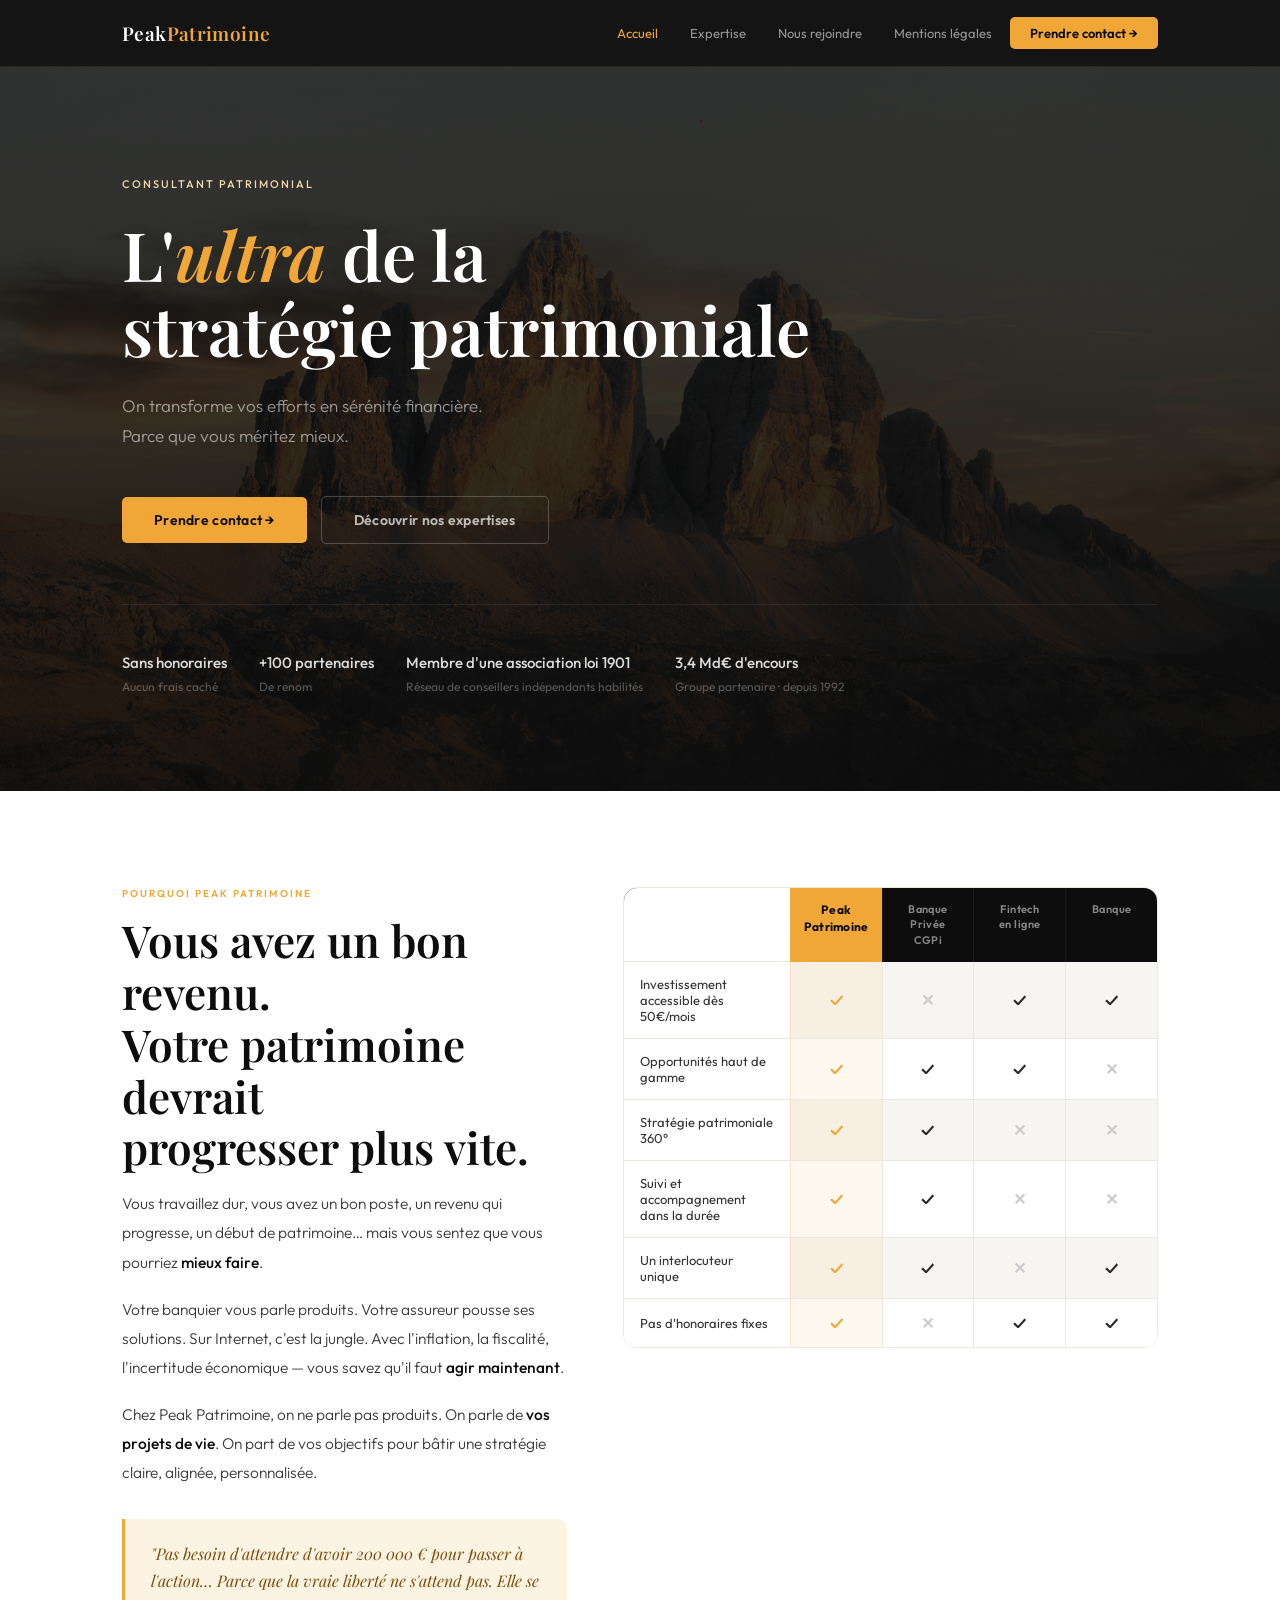
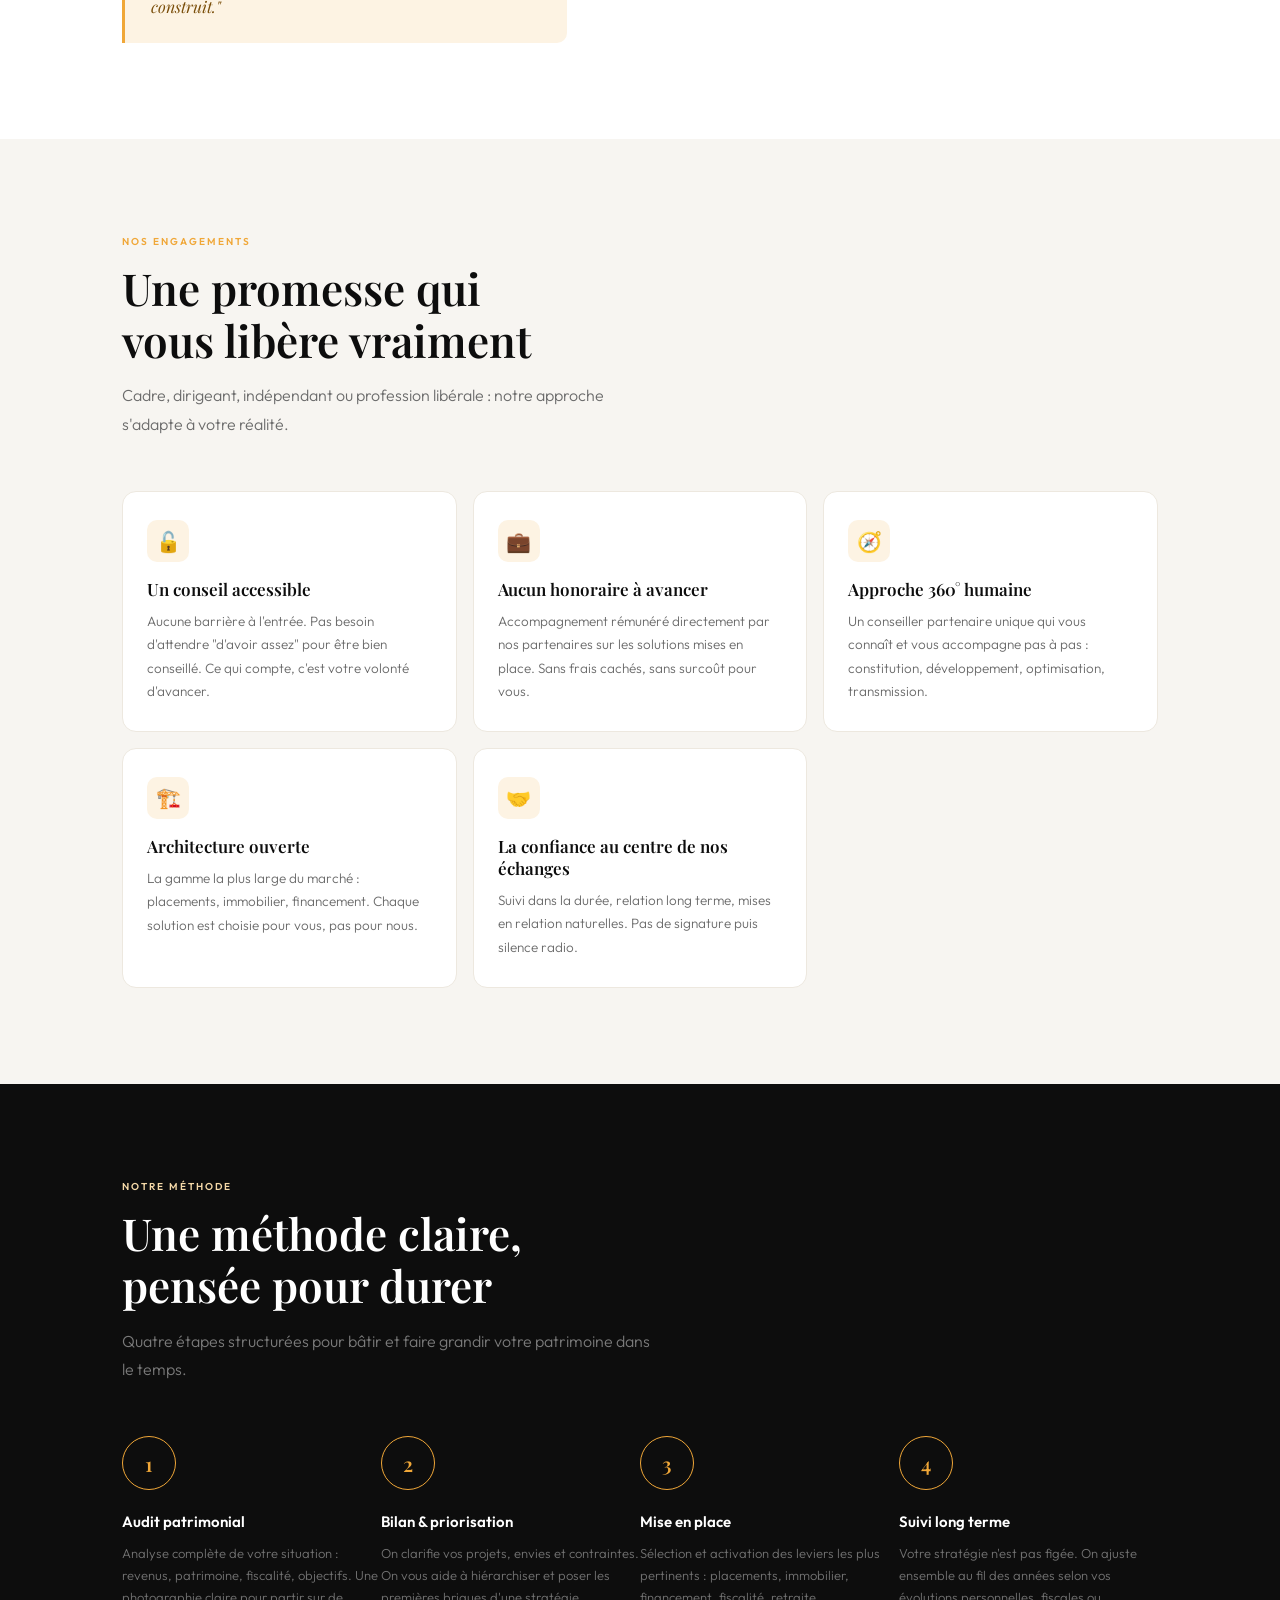
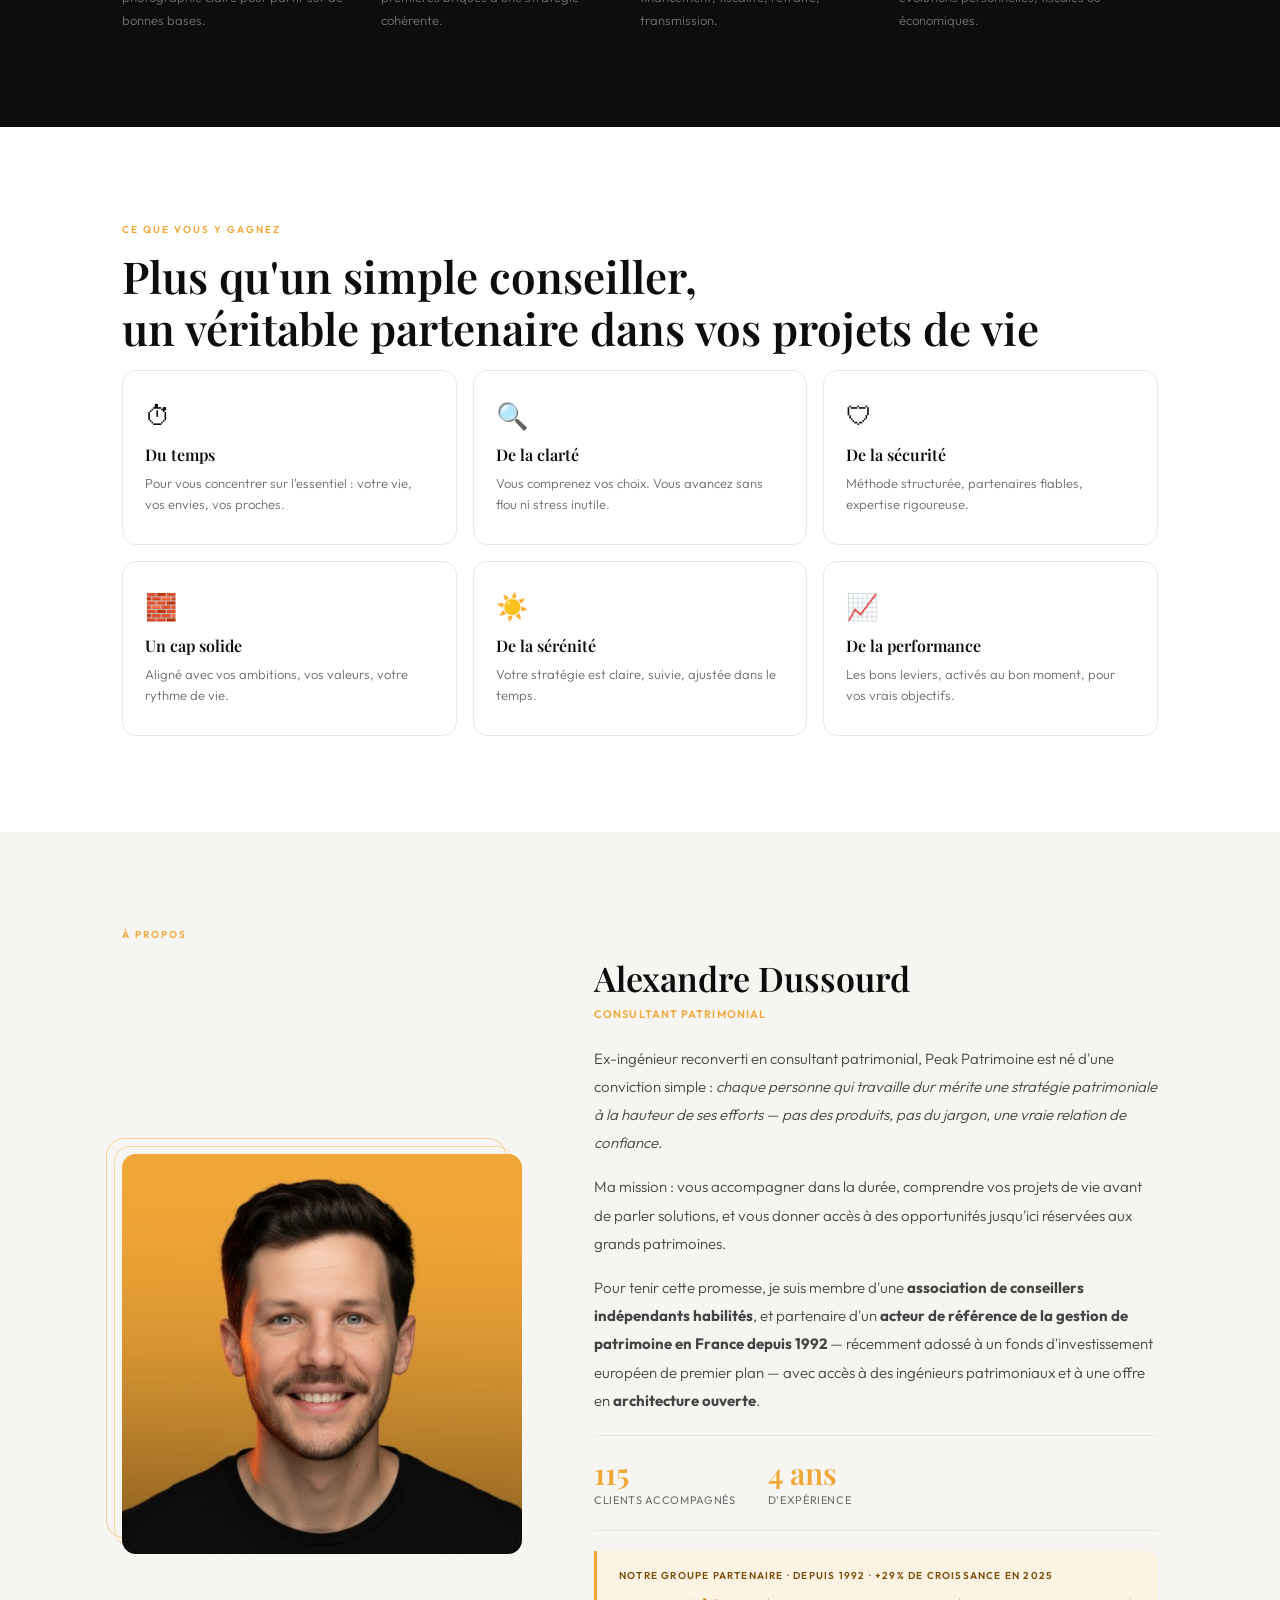
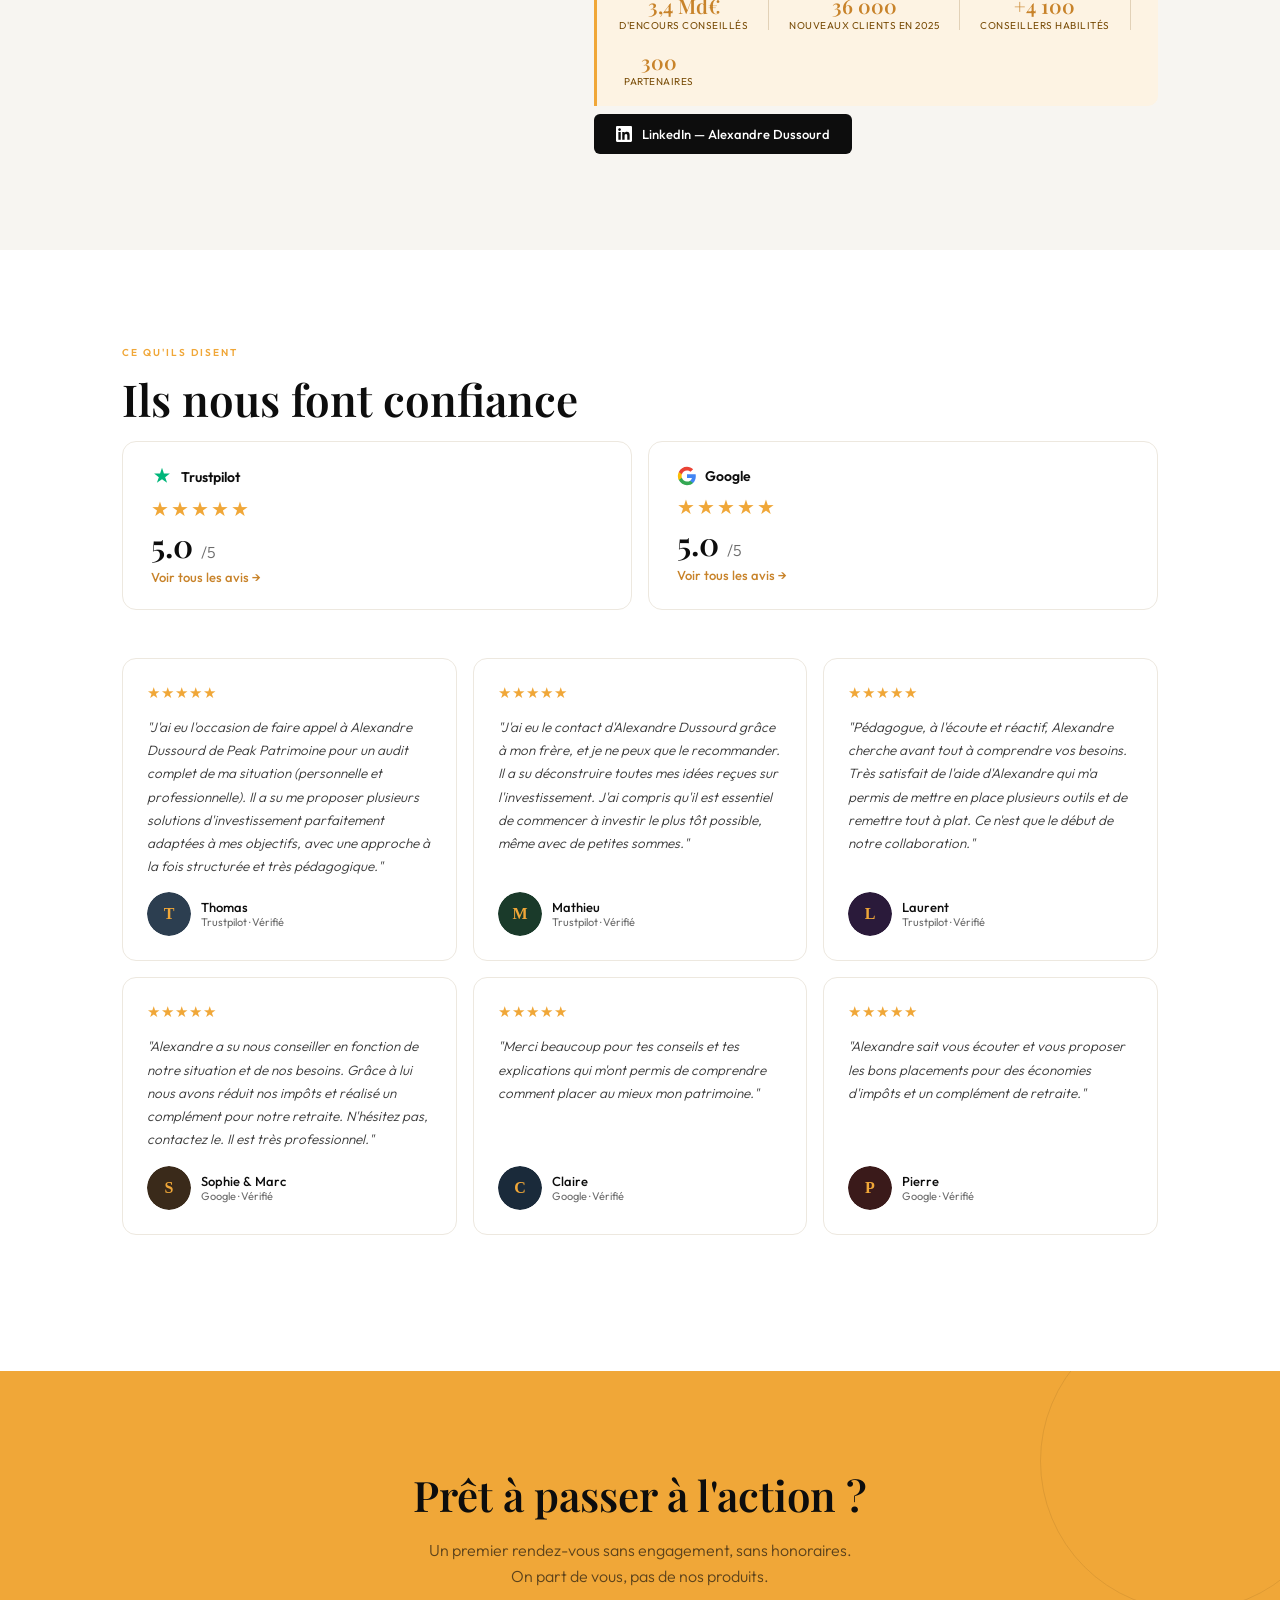
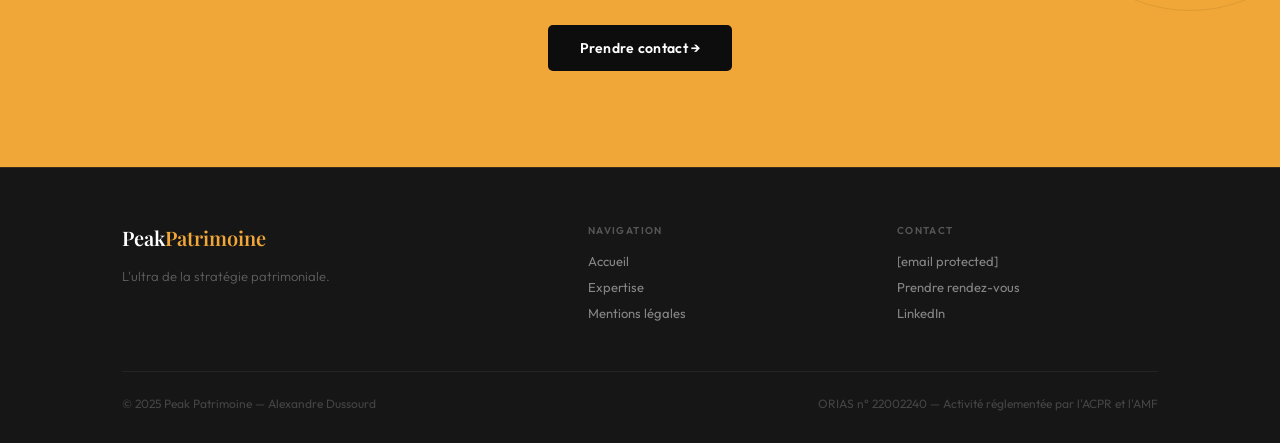
==== index.html @ 56b0ffc4 "Add files via upload" ====
<!DOCTYPE html>
<html lang="fr">
<head>
  <meta charset="UTF-8">
  <meta name="viewport" content="width=device-width, initial-scale=1.0">
  <title>Peak Patrimoine — Conseiller en Gestion de Patrimoine à Nice</title>
  <meta name="description" content="Peak Patrimoine, conseiller en gestion de patrimoine à Nice. Stratégie patrimoniale sur-mesure pour cadres, dirigeants et indépendants. Premier rendez-vous gratuit, sans honoraires.">
  <meta name="robots" content="index, follow">
  <meta property="og:title" content="Peak Patrimoine — CGP à Nice">
  <meta property="og:description" content="Stratégie patrimoniale sur-mesure. Sans honoraires. Pour cadres, dirigeants et indépendants partout en France.">
  <meta property="og:url" content="https://www.peakpatrimoine.fr">
  <meta property="og:type" content="website">
  <meta property="og:image" content="https://www.peakpatrimoine.fr/photo-alexandre.png">
  <link rel="canonical" href="https://www.peakpatrimoine.fr">
  <link rel="icon" type="image/x-icon" href="/favicon.ico">
  <link rel="icon" type="image/png" sizes="32x32" href="/favicon-32.png">
  <link rel="apple-touch-icon" sizes="180x180" href="/apple-touch-icon.png">
  <script type="application/ld+json">
  {"@context":"https://schema.org","@type":"ProfessionalService","name":"Peak Patrimoine","description":"Conseiller en gestion de patrimoine à Nice. Stratégie patrimoniale sur-mesure pour cadres, dirigeants et indépendants.","url":"https://www.peakpatrimoine.fr","telephone":"","email":"contact@peakpatrimoine.fr","image":"https://www.peakpatrimoine.fr/photo-alexandre.png","address":{"@type":"PostalAddress","streetAddress":"3 Avenue de la République","addressLocality":"Nice","postalCode":"06300","addressCountry":"FR"},"areaServed":"France","employee":{"@type":"Person","name":"Alexandre Dussourd","jobTitle":"Consultant patrimonial","image":"https://www.peakpatrimoine.fr/photo-alexandre.png","sameAs":"https://www.linkedin.com/in/alexdussourd/"}}
  </script>
  <link rel="preconnect" href="https://fonts.googleapis.com">
  <link href="https://fonts.googleapis.com/css2?family=Playfair+Display:ital,wght@0,400;0,600;1,400&family=Outfit:wght@300;400;500;600&display=swap" rel="stylesheet">
  <link rel="stylesheet" href="style.css">
  <style>
    .hero{background:var(--noir);padding:110px 0 96px;position:relative;overflow:hidden;}
    .hero-bg{position:absolute;inset:0;background:url('hero-mountain.jpg') center/cover no-repeat;opacity:0.52;z-index:0;pointer-events:none;}
    .hero-overlay{position:absolute;inset:0;background:linear-gradient(to bottom,rgba(13,13,13,0.55) 0%,rgba(13,13,13,0.82) 100%);z-index:0;pointer-events:none;}
    
    
    .hero-inner{position:relative;z-index:1;}
    .hero-eyebrow{font-size:11px;font-weight:500;letter-spacing:0.18em;text-transform:uppercase;color:var(--ambre-m);margin-bottom:26px;display:block;}
    .hero h1{font-family:'Playfair Display',serif;font-size:clamp(40px,5.5vw,68px);font-weight:600;color:var(--blanc);line-height:1.1;margin-bottom:24px;max-width:720px;}
    .hero h1 em{font-style:italic;color:var(--ambre);}
    .hero-sub{font-size:17px;font-weight:300;color:rgba(255,255,255,0.55);line-height:1.8;max-width:500px;margin-bottom:44px;}
    .hero-actions{display:flex;gap:14px;flex-wrap:wrap;align-items:center;}
    .hero-badges{display:flex;flex-wrap:wrap;gap:32px;margin-top:60px;padding-top:48px;border-top:1px solid rgba(255,255,255,0.07);}
    .hero-badge strong{display:block;font-size:15px;font-weight:500;color:rgba(255,255,255,0.85);margin-bottom:3px;}
    .hero-badge span{font-size:12px;color:rgba(255,255,255,0.3);}

    .problem-layout{display:grid;grid-template-columns:1fr 1.2fr;gap:56px;align-items:flex-start;}

    /* ── COMPARATIF ── */
    .comp-table{width:100%;border-radius:14px;overflow:hidden;border:1px solid var(--bord);}
    .comp-head{display:grid;grid-template-columns:1.8fr 1fr 1fr 1fr 1fr;background:var(--noir);padding:0;}
    .comp-criteria{font-size:13px;font-weight:400;color:#333;padding:14px 16px;border-bottom:1px solid var(--bord);display:flex;align-items:center;background:var(--blanc);}
    .comp-col-head{font-size:11px;font-weight:600;text-align:center;padding:14px 8px;color:rgba(255,255,255,0.5);letter-spacing:0.04em;border-left:1px solid rgba(255,255,255,0.06);line-height:1.4;}
    .comp-col-head.peak{background:var(--ambre);color:var(--noir);font-size:12px;font-weight:700;letter-spacing:0.02em;}
    .comp-row{display:grid;grid-template-columns:1.8fr 1fr 1fr 1fr 1fr;background:var(--blanc);}
    .comp-row:nth-child(even){background:var(--gris-l);}
    .comp-row:last-child .comp-criteria,.comp-row:last-child .comp-cell{border-bottom:none;}
    .comp-cell{font-size:16px;font-weight:700;text-align:center;padding:14px 8px;border-left:1px solid var(--bord);border-bottom:1px solid var(--bord);display:flex;align-items:center;justify-content:center;}
    .comp-cell.peak{background:rgba(240,167,56,0.08);color:var(--ambre);border-left:1px solid rgba(240,167,56,0.2);}
    .comp-cell.yes{color:#2a2a2a;}
    .comp-cell.no{color:#ccc;}
    .problem-text p{font-size:15.5px;font-weight:300;color:#3a3a3a;line-height:1.88;margin-bottom:18px;}
    .problem-text p strong{font-weight:500;color:var(--noir);}
    blockquote{margin-top:32px;padding:22px 26px;border-left:3px solid var(--ambre);background:var(--ambre-l);border-radius:0 10px 10px 0;font-family:'Playfair Display',serif;font-style:italic;font-size:16px;color:#7A4E0A;line-height:1.65;}
    .vs-box{background:var(--noir-2);border-radius:16px;padding:32px;border:1px solid rgba(240,167,56,0.1);}
    .vs-header{display:grid;grid-template-columns:1fr 1fr;gap:12px;margin-bottom:16px;}
    .vs-header span{font-size:10px;font-weight:600;text-transform:uppercase;letter-spacing:0.13em;padding:0 4px;}
    .vh-bad{color:rgba(255,255,255,0.2);}
    .vh-good{color:var(--ambre);}
    .vs-row{display:grid;grid-template-columns:1fr 1fr;gap:10px;margin-bottom:10px;}
    .vs-bad,.vs-good{padding:12px 14px;border-radius:8px;font-size:13px;font-weight:300;line-height:1.5;}
    .vs-bad{background:rgba(255,255,255,0.03);color:rgba(255,255,255,0.28);border:1px solid rgba(255,255,255,0.05);}
    .vs-bad::before{content:'✕  ';color:#555;}
    .vs-good{background:rgba(240,167,56,0.1);color:rgba(255,255,255,0.82);border:1px solid rgba(240,167,56,0.22);}
    .vs-good::before{content:'✓  ';color:var(--ambre);font-weight:600;}

    .promise-grid{display:grid;grid-template-columns:repeat(3,1fr);gap:16px;}.promise-grid .card:last-child{grid-column:span 1;}
    

    .steps{display:flex;flex-wrap:nowrap;align-items:flex-start;gap:0;position:relative;}
    .steps::before{display:none;}
    .step{flex:1;padding-right:0;}
    .step-arrow{display:flex;align-items:flex-start;padding-top:14px;font-size:22px;color:var(--ambre);font-weight:300;padding:14px 10px 0;opacity:0.5;flex-shrink:0;}
    .step-num{width:54px;height:54px;border:1.5px solid var(--ambre);border-radius:50%;display:flex;align-items:center;justify-content:center;font-family:'Playfair Display',serif;font-size:20px;font-weight:600;color:var(--ambre);background:var(--noir);margin-bottom:22px;position:relative;z-index:1;}
    .step h3{font-size:15px;font-weight:600;color:var(--blanc);margin-bottom:10px;line-height:1.3;}
    .step p{font-size:13px;font-weight:300;color:rgba(255,255,255,0.42);line-height:1.72;}

    .benefits-grid{display:grid;grid-template-columns:repeat(3,1fr);gap:16px;}
    .benefit{background:var(--blanc);border:1px solid var(--bord);border-radius:14px;padding:28px 22px;}
    .benefit-icon{font-size:26px;margin-bottom:12px;display:block;}
    .benefit h3{font-family:'Playfair Display',serif;font-size:16px;font-weight:600;color:var(--noir);margin-bottom:8px;}
    .benefit p{font-size:13px;font-weight:300;color:var(--gris);line-height:1.65;}

    .about-layout{display:grid;grid-template-columns:400px 1fr;gap:72px;align-items:center;}
    .about-img-wrap{position:relative;flex-shrink:0;}
    .about-img-wrap::before{content:'';position:absolute;top:-16px;left:-16px;right:16px;bottom:16px;border:1.5px solid var(--ambre);border-radius:18px;z-index:0;opacity:0.5;}
    .about-img-wrap::after{content:'';position:absolute;top:-8px;left:-8px;right:8px;bottom:8px;border:1px solid var(--ambre-m);border-radius:16px;z-index:0;}
    .about-img{width:100%;border-radius:14px;display:block;position:relative;z-index:1;aspect-ratio:1/1;object-fit:cover;object-position:center top;}
    .about-name{font-family:'Playfair Display',serif;font-size:34px;font-weight:600;color:var(--noir);margin-bottom:6px;}
    .about-role{font-size:11px;font-weight:600;color:var(--ambre);letter-spacing:0.1em;text-transform:uppercase;margin-bottom:24px;display:block;}
    .about-text p{font-size:15px;font-weight:300;color:#444;line-height:1.88;margin-bottom:16px;}
    .about-stats{display:flex;gap:32px;padding:22px 0;margin:20px 0;border-top:1px solid var(--bord);border-bottom:1px solid var(--bord);}
    .stat-num{font-family:'Playfair Display',serif;font-size:30px;font-weight:600;color:var(--ambre);display:block;line-height:1;}
    .stat-lbl{font-size:11px;color:var(--gris);text-transform:uppercase;letter-spacing:0.06em;}
    .linkedin-btn{display:inline-flex;align-items:center;gap:10px;background:var(--noir);color:var(--blanc);font-size:13px;font-weight:500;padding:12px 22px;border-radius:6px;text-decoration:none;margin-top:8px;transition:background 0.2s;}
    .linkedin-btn:hover{background:var(--gris-f);}

    .cta-band{background:var(--ambre);padding:96px 0;text-align:center;position:relative;overflow:hidden;}
    .cta-band::before{content:'';position:absolute;top:-60px;right:-60px;width:300px;height:300px;border:1px solid rgba(0,0,0,0.08);border-radius:50%;pointer-events:none;}
    .cta-band h2{font-family:'Playfair Display',serif;font-size:clamp(28px,3.5vw,42px);font-weight:600;color:var(--noir);margin-bottom:14px;}
    .cta-band p{font-size:16px;font-weight:300;color:rgba(13,13,13,0.65);margin-bottom:36px;line-height:1.65;}

    /* ── AVIS CLIENTS ── */
    .reviews-score-row{display:flex;gap:16px;margin-bottom:48px;flex-wrap:wrap;}
    .reviews-score-box{background:var(--blanc);border:1px solid var(--bord);border-radius:14px;padding:24px 28px;display:flex;flex-direction:column;gap:8px;min-width:200px;flex:1;}
    .reviews-logo-tp,.reviews-logo-g{display:flex;align-items:center;gap:8px;font-size:14px;font-weight:600;color:var(--noir);}
    .reviews-stars{color:#F0A738;font-size:20px;letter-spacing:2px;}
    .reviews-score-num{font-family:'Playfair Display',serif;font-size:32px;font-weight:600;color:var(--noir);line-height:1;}
    .reviews-score-num span{font-size:16px;color:var(--gris);font-family:'Outfit',sans-serif;font-weight:300;}
    .reviews-link{font-size:13px;color:var(--ambre-d);text-decoration:none;font-weight:500;}
    .reviews-link:hover{text-decoration:underline;}
    .reviews-grid{display:grid;grid-template-columns:repeat(3,1fr);gap:16px;}
    .review-card{background:var(--blanc);border:1px solid var(--bord);border-radius:14px;padding:24px;display:flex;flex-direction:column;gap:14px;}
    .review-stars{color:#F0A738;font-size:15px;letter-spacing:1px;}
    .review-text{font-size:13.5px;font-weight:300;color:#3a3a3a;line-height:1.72;font-style:italic;flex:1;}
    .review-author{display:flex;align-items:center;gap:10px;}
    .review-avatar{width:44px;height:44px;border-radius:50%;flex-shrink:0;overflow:hidden;}
    .review-name{font-size:13px;font-weight:500;color:var(--noir);}
    .review-source{font-size:11px;color:var(--gris);}

    @media(max-width:960px){
      .reviews-grid{grid-template-columns:1fr 1fr;}
    }
    @media(max-width:600px){
      .reviews-grid{grid-template-columns:1fr;}
    }


    /* ── RECRUTEMENT ── */
    .recruit-intro{font-size:16px;font-weight:300;color:rgba(255,255,255,0.65);line-height:1.8;margin-bottom:28px;max-width:440px;}
    .recruit-grid{display:grid;grid-template-columns:1fr 1fr;gap:56px;align-items:flex-start;}
    .recruit-criteria{display:flex;flex-direction:column;gap:14px;}
    .recruit-item{display:flex;align-items:flex-start;gap:12px;font-size:15px;font-weight:300;color:rgba(255,255,255,0.8);line-height:1.5;}
    .recruit-check{color:var(--ambre);font-weight:600;font-size:16px;flex-shrink:0;margin-top:1px;}
    .recruit-offer{background:rgba(255,255,255,0.04);border:1px solid rgba(240,167,56,0.2);border-radius:14px;padding:28px;}
    .recruit-offer-title{font-size:10px;font-weight:600;text-transform:uppercase;letter-spacing:0.15em;color:var(--ambre);margin-bottom:20px;}
    .recruit-offer-item{display:flex;gap:14px;align-items:flex-start;margin-bottom:20px;padding-bottom:20px;border-bottom:1px solid rgba(255,255,255,0.06);}
    .recruit-offer-item:last-child{margin-bottom:0;padding-bottom:0;border-bottom:none;}
    .recruit-offer-icon{font-size:22px;flex-shrink:0;width:36px;text-align:center;}
    .recruit-offer-item strong{display:block;font-size:14px;font-weight:500;color:rgba(255,255,255,0.9);margin-bottom:4px;}
    .recruit-offer-item p{font-size:13px;font-weight:300;color:rgba(255,255,255,0.45);line-height:1.6;}
    @media(max-width:860px){.recruit-grid{grid-template-columns:1fr;gap:36px;}}
    /* ── TABLETTE (< 960px) ── */
    @media(max-width:960px){
      .problem-layout{grid-template-columns:1fr;gap:40px;}
      .comp-head,.comp-row{grid-template-columns:1.6fr 0.8fr 0.8fr 0.8fr 0.8fr;}
      .promise-grid{grid-template-columns:1fr 1fr;}
      .promise-grid .card:last-child{grid-column:span 1;}
      .steps{grid-template-columns:1fr 1fr;gap:32px;}
      .steps::before{display:none;}
      .step-arrow{display:none;}
      .about-layout{grid-template-columns:1fr;gap:44px;}
      .about-img-wrap{max-width:340px;}
    }

    /* ── BURGER MENU ── */
    .nav-burger{display:none;flex-direction:column;gap:5px;background:none;border:none;cursor:pointer;padding:4px;margin-left:12px;}
    .nav-burger span{display:block;width:22px;height:2px;background:rgba(255,255,255,0.7);border-radius:2px;transition:all 0.25s;}
    .nav-burger.open span:nth-child(1){transform:translateY(7px) rotate(45deg);}
    .nav-burger.open span:nth-child(2){opacity:0;}
    .nav-burger.open span:nth-child(3){transform:translateY(-7px) rotate(-45deg);}
    @media(max-width:640px){
      .nav-burger{display:flex;}
      .nav-links{display:none;position:absolute;top:66px;left:0;right:0;background:rgba(13,13,13,0.98);backdrop-filter:blur(16px);flex-direction:column;padding:16px 20px 20px;gap:4px;border-bottom:1px solid rgba(240,167,56,0.1);}
      .nav-links.open{display:flex;}
      .nav-links a{padding:10px 12px;font-size:14px;color:rgba(255,255,255,0.7);border-radius:6px;}
      .nav-links .nav-cta{margin-top:8px;text-align:center;background:var(--ambre)!important;color:var(--noir)!important;}
    }

    /* ── MOBILE (< 640px) ── */
    @media(max-width:640px){
      .hero{padding:72px 0 64px;}
      .hero h1{font-size:34px;line-height:1.15;}
      .hero-sub{font-size:15px;}
      .hero-actions{flex-direction:column;align-items:flex-start;gap:10px;}
      .hero-actions .btn{width:100%;text-align:center;}
      .hero-badges{gap:16px;margin-top:36px;padding-top:32px;}
      .hero-badge strong{font-size:13px;}
      .hero-badge span{font-size:11px;}

      /* Nav mobile */
      .nav-links a:not(.nav-cta){display:none;}
      .nav-cta{padding:7px 14px!important;font-size:13px!important;}

      /* Comparatif mobile : masquer les 2 dernières colonnes */
      .comp-head,.comp-row{grid-template-columns:1.8fr 0.9fr 0.9fr;}
      .comp-col-head:nth-child(4),.comp-col-head:nth-child(5),
      .comp-cell:nth-child(4),.comp-cell:nth-child(5){display:none;}

      /* Layout général */
      section{padding:56px 0;}
      .container{padding:0 18px;}
      .section-title{font-size:26px!important;}
      .lead{font-size:15px;margin-bottom:36px;}

      /* Promesses */
      .promise-grid{grid-template-columns:1fr;}
      .promise-grid .card:last-child{grid-column:span 1;}

      /* Étapes */
      .steps{grid-template-columns:1fr;}
      .step-arrow{display:none;}

      /* Bénéfices */
      .benefits-grid{grid-template-columns:1fr 1fr;}

      /* Avis */
      .reviews-score-row{flex-direction:column;}
      .reviews-grid{grid-template-columns:1fr;}

      /* À propos */
      .about-stats{gap:16px;flex-wrap:wrap;}
      .stat-num{font-size:24px;}

      /* CTA band */
      .cta-band{padding:64px 0;}
      .cta-band h2{font-size:24px;}
      .btn{padding:13px 24px;font-size:13px;}
    }

    /* ── TRÈS PETIT MOBILE (< 380px) ── */
    @media(max-width:380px){
      .benefits-grid{grid-template-columns:1fr;}
      .hero h1{font-size:30px;}
      .comp-head,.comp-row{grid-template-columns:1.6fr 1fr;}
      .comp-col-head:nth-child(3),.comp-col-head:nth-child(4),.comp-col-head:nth-child(5),
      .comp-cell:nth-child(3),.comp-cell:nth-child(4),.comp-cell:nth-child(5){display:none;}
    }
  </style>
</head>
<body>

<nav>
  <div class="nav-inner">
    <a class="nav-logo" href="/">Peak<span>Patrimoine</span></a>
    <div class="nav-links" id="nav-links">
      <a href="/" class="active">Accueil</a>
      <a href="/expertise.html">Expertise</a>
      <a href="/rejoindre.html">Nous rejoindre</a>
      <a href="/mentions-legales.html">Mentions légales</a>
      <a href="https://calendar.app.google/mGV3SWbJjAqieRm79" target="_blank" rel="noopener" class="nav-cta">Prendre contact →</a>
    </div>
    <button class="nav-burger" id="nav-burger" aria-label="Menu" onclick="document.getElementById('nav-links').classList.toggle('open');this.classList.toggle('open')">
      <span></span><span></span><span></span>
    </button>
  </div>
</nav>

<header class="hero"><div class="hero-bg"></div><div class="hero-overlay"></div>
  <div class="container hero-inner">
    <span class="hero-eyebrow">Consultant patrimonial</span>
    <h1>L'<em>ultra</em> de la<br>stratégie patrimoniale</h1>
    <p class="hero-sub">On transforme vos efforts en sérénité financière.<br>Parce que vous méritez mieux.</p>
    <div class="hero-actions">
      <a class="btn btn-ambre" href="https://calendar.app.google/mGV3SWbJjAqieRm79" target="_blank" rel="noopener">Prendre contact →</a>
      <a class="btn btn-outline" href="/expertise.html">Découvrir nos expertises</a>
    </div>
    <div class="hero-badges">
      <div class="hero-badge"><strong>Sans honoraires</strong><span>Aucun frais caché</span></div>
      <div class="hero-badge"><strong>+100 partenaires</strong><span>De renom</span></div>
      <div class="hero-badge"><strong>Membre d'une association loi 1901</strong><span>Réseau de conseillers indépendants habilités</span></div>
      <div class="hero-badge"><strong>3,4 Md€ d'encours</strong><span>Groupe partenaire · depuis 1992</span></div>
    </div>
  </div>
</header>

<section>
  <div class="container">
    <div class="problem-layout">
      <div class="problem-text">
        <span class="label">Pourquoi Peak Patrimoine</span>
        <h2 class="section-title">Vous avez un bon revenu.<br>Votre patrimoine devrait<br>progresser plus vite.</h2>
        <p>Vous travaillez dur, vous avez un bon poste, un revenu qui progresse, un début de patrimoine… mais vous sentez que vous pourriez <strong>mieux faire</strong>.</p>
        <p>Votre banquier vous parle produits. Votre assureur pousse ses solutions. Sur Internet, c'est la jungle. Avec l'inflation, la fiscalité, l'incertitude économique — vous savez qu'il faut <strong>agir maintenant</strong>.</p>
        <p>Chez Peak Patrimoine, on ne parle pas produits. On parle de <strong>vos projets de vie</strong>. On part de vos objectifs pour bâtir une stratégie claire, alignée, personnalisée.</p>
        <blockquote>"Pas besoin d'attendre d'avoir 200 000 € pour passer à l'action… Parce que la vraie liberté ne s'attend pas. Elle se construit."</blockquote>
      </div>
      <div class="comp-table">
        <div class="comp-head">
          <div class="comp-criteria"></div>
          <div class="comp-col-head peak">Peak Patrimoine</div>
          <div class="comp-col-head">Banque Privée<br>CGPi</div>
          <div class="comp-col-head">Fintech<br>en ligne</div>
          <div class="comp-col-head">Banque</div>
        </div>
        <div class="comp-row"><div class="comp-criteria">Investissement accessible dès 50€/mois</div><div class="comp-cell peak">✓</div><div class="comp-cell no">✕</div><div class="comp-cell yes">✓</div><div class="comp-cell yes">✓</div></div>
        <div class="comp-row"><div class="comp-criteria">Opportunités haut de gamme</div><div class="comp-cell peak">✓</div><div class="comp-cell yes">✓</div><div class="comp-cell yes">✓</div><div class="comp-cell no">✕</div></div>
        <div class="comp-row"><div class="comp-criteria">Stratégie patrimoniale 360°</div><div class="comp-cell peak">✓</div><div class="comp-cell yes">✓</div><div class="comp-cell no">✕</div><div class="comp-cell no">✕</div></div>
        <div class="comp-row"><div class="comp-criteria">Suivi et accompagnement dans la durée</div><div class="comp-cell peak">✓</div><div class="comp-cell yes">✓</div><div class="comp-cell no">✕</div><div class="comp-cell no">✕</div></div>
        <div class="comp-row"><div class="comp-criteria">Un interlocuteur unique</div><div class="comp-cell peak">✓</div><div class="comp-cell yes">✓</div><div class="comp-cell no">✕</div><div class="comp-cell yes">✓</div></div>
        <div class="comp-row"><div class="comp-criteria">Pas d'honoraires fixes</div><div class="comp-cell peak">✓</div><div class="comp-cell no">✕</div><div class="comp-cell yes">✓</div><div class="comp-cell yes">✓</div></div>
      </div>
    </div>
  </div>
</section>

<section class="alt">
  <div class="container">
    <span class="label">Nos engagements</span>
    <h2 class="section-title">Une promesse qui<br>vous libère vraiment</h2>
    <p class="lead">Cadre, dirigeant, indépendant ou profession libérale : notre approche s'adapte à votre réalité.</p>
    <div class="promise-grid">
      <div class="card"><div class="card-icon">🔓</div><h3>Un conseil accessible</h3><p>Aucune barrière à l'entrée. Pas besoin d'attendre "d'avoir assez" pour être bien conseillé. Ce qui compte, c'est votre volonté d'avancer.</p></div>
      <div class="card"><div class="card-icon">💼</div><h3>Aucun honoraire à avancer</h3><p>Accompagnement rémunéré directement par nos partenaires sur les solutions mises en place. Sans frais cachés, sans surcoût pour vous.</p></div>
      <div class="card"><div class="card-icon">🧭</div><h3>Approche 360° humaine</h3><p>Un conseiller partenaire unique qui vous connaît et vous accompagne pas à pas : constitution, développement, optimisation, transmission.</p></div>
      <div class="card"><div class="card-icon">🏗️</div><h3>Architecture ouverte</h3><p>La gamme la plus large du marché : placements, immobilier, financement. Chaque solution est choisie pour vous, pas pour nous.</p></div>
      <div class="card"><div class="card-icon">🤝</div><h3>La confiance au centre de nos échanges</h3><p>Suivi dans la durée, relation long terme, mises en relation naturelles. Pas de signature puis silence radio.</p></div>
    </div>
  </div>
</section>

<section class="dark">
  <div class="container">
    <span class="label">Notre méthode</span>
    <h2 class="section-title">Une méthode claire,<br>pensée pour durer</h2>
    <p class="lead">Quatre étapes structurées pour bâtir et faire grandir votre patrimoine dans le temps.</p>
    <div class="steps">
      <div class="step"><div class="step-num">1</div><h3>Audit patrimonial</h3><p>Analyse complète de votre situation : revenus, patrimoine, fiscalité, objectifs. Une photographie claire pour partir sur de bonnes bases.</p></div>
      <div class="step"><div class="step-num">2</div><h3>Bilan &amp; priorisation</h3><p>On clarifie vos projets, envies et contraintes. On vous aide à hiérarchiser et poser les premières briques d'une stratégie cohérente.</p></div>
      <div class="step"><div class="step-num">3</div><h3>Mise en place</h3><p>Sélection et activation des leviers les plus pertinents : placements, immobilier, financement, fiscalité, retraite, transmission.</p></div>
      <div class="step"><div class="step-num">4</div><h3>Suivi long terme</h3><p>Votre stratégie n'est pas figée. On ajuste ensemble au fil des années selon vos évolutions personnelles, fiscales ou économiques.</p></div>
    </div>
  </div>
</section>

<section>
  <div class="container">
    <span class="label">Ce que vous y gagnez</span>
    <h2 class="section-title">Plus qu'un simple conseiller,<br>un véritable partenaire dans vos projets de vie</h2>
    <div class="benefits-grid">
      <div class="benefit"><span class="benefit-icon">⏱</span><h3>Du temps</h3><p>Pour vous concentrer sur l'essentiel : votre vie, vos envies, vos proches.</p></div>
      <div class="benefit"><span class="benefit-icon">🔍</span><h3>De la clarté</h3><p>Vous comprenez vos choix. Vous avancez sans flou ni stress inutile.</p></div>
      <div class="benefit"><span class="benefit-icon">🛡</span><h3>De la sécurité</h3><p>Méthode structurée, partenaires fiables, expertise rigoureuse.</p></div>
      <div class="benefit"><span class="benefit-icon">🧱</span><h3>Un cap solide</h3><p>Aligné avec vos ambitions, vos valeurs, votre rythme de vie.</p></div>
      <div class="benefit"><span class="benefit-icon">☀️</span><h3>De la sérénité</h3><p>Votre stratégie est claire, suivie, ajustée dans le temps.</p></div>
      <div class="benefit"><span class="benefit-icon">📈</span><h3>De la performance</h3><p>Les bons leviers, activés au bon moment, pour vos vrais objectifs.</p></div>
    </div>
  </div>
</section>


<section class="alt">
  <div class="container">
    <span class="label">À propos</span>
    <div class="about-layout">
      <div class="about-img-wrap">
        <img class="about-img" src="photo-alexandre.png" alt="Alexandre Dussourd, conseiller en gestion de patrimoine à Nice — Peak Patrimoine">
      </div>
      <div class="about-text">
        <h2 class="about-name">Alexandre Dussourd</h2>
        <span class="about-role">Consultant patrimonial</span>
        <p>Ex-ingénieur reconverti en consultant patrimonial, Peak Patrimoine est né d'une conviction simple : <em>chaque personne qui travaille dur mérite une stratégie patrimoniale à la hauteur de ses efforts — pas des produits, pas du jargon, une vraie relation de confiance.</em></p>
        <p>Ma mission : vous accompagner dans la durée, comprendre vos projets de vie avant de parler solutions, et vous donner accès à des opportunités jusqu'ici réservées aux grands patrimoines.</p>
        <p>Pour tenir cette promesse, je suis membre d'une <strong>association de conseillers indépendants habilités</strong>, et partenaire d'un <strong>acteur de référence de la gestion de patrimoine en France depuis 1992</strong> — récemment adossé à un fonds d'investissement européen de premier plan — avec accès à des ingénieurs patrimoniaux et à une offre en <strong>architecture ouverte</strong>.</p>
        <div class="about-stats">
          <div><span class="stat-num">115</span><span class="stat-lbl">Clients accompagnés</span></div>
          <div><span class="stat-num">4 ans</span><span class="stat-lbl">D'expérience</span></div>
        </div>
        <div style="margin-top:20px;padding:18px 22px;background:var(--ambre-l);border-left:3px solid var(--ambre);border-radius:0 10px 10px 0;">
          <div style="font-size:10px;font-weight:600;text-transform:uppercase;letter-spacing:0.12em;color:#7A4E0A;margin-bottom:14px;">Notre groupe partenaire · depuis 1992 · +29% de croissance en 2025</div>
          <div style="display:flex;flex-wrap:wrap;gap:20px;align-items:center;">
            <div style="text-align:center;min-width:80px;">
              <div style="font-family:'Playfair Display',serif;font-size:20px;font-weight:600;color:var(--ambre-d);line-height:1;">3,4 Md€</div>
              <div style="font-size:10px;color:#7A4E0A;text-transform:uppercase;letter-spacing:0.05em;margin-top:3px;">d'encours conseillés</div>
            </div>
            <div style="width:1px;height:32px;background:rgba(122,78,10,0.2);flex-shrink:0;"></div>
            <div style="text-align:center;min-width:80px;">
              <div style="font-family:'Playfair Display',serif;font-size:20px;font-weight:600;color:var(--ambre-d);line-height:1;">36 000</div>
              <div style="font-size:10px;color:#7A4E0A;text-transform:uppercase;letter-spacing:0.05em;margin-top:3px;">nouveaux clients en 2025</div>
            </div>
            <div style="width:1px;height:32px;background:rgba(122,78,10,0.2);flex-shrink:0;"></div>
            <div style="text-align:center;min-width:80px;">
              <div style="font-family:'Playfair Display',serif;font-size:20px;font-weight:600;color:var(--ambre-d);line-height:1;">+4 100</div>
              <div style="font-size:10px;color:#7A4E0A;text-transform:uppercase;letter-spacing:0.05em;margin-top:3px;">conseillers habilités</div>
            </div>
            <div style="width:1px;height:32px;background:rgba(122,78,10,0.2);flex-shrink:0;"></div>
            <div style="text-align:center;min-width:80px;">
              <div style="font-family:'Playfair Display',serif;font-size:20px;font-weight:600;color:var(--ambre-d);line-height:1;">300</div>
              <div style="font-size:10px;color:#7A4E0A;text-transform:uppercase;letter-spacing:0.05em;margin-top:3px;">partenaires</div>
            </div>
          </div>
        </div>
        <a class="linkedin-btn" href="https://www.linkedin.com/in/alexdussourd/" target="_blank" rel="noopener">
          <svg width="16" height="16" viewBox="0 0 24 24" fill="white"><path d="M20.447 20.452h-3.554v-5.569c0-1.328-.027-3.037-1.852-3.037-1.853 0-2.136 1.445-2.136 2.939v5.667H9.351V9h3.414v1.561h.046c.477-.9 1.637-1.85 3.37-1.85 3.601 0 4.267 2.37 4.267 5.455v6.286zM5.337 7.433c-1.144 0-2.063-.926-2.063-2.065 0-1.138.92-2.063 2.063-2.063 1.14 0 2.064.925 2.064 2.063 0 1.139-.925 2.065-2.064 2.065zm1.782 13.019H3.555V9h3.564v11.452zM22.225 0H1.771C.792 0 0 .774 0 1.729v20.542C0 23.227.792 24 1.771 24h20.451C23.2 24 24 23.227 24 22.271V1.729C24 .774 23.2 0 22.222 0h.003z"/></svg>
          LinkedIn — Alexandre Dussourd
        </a>
      </div>
    </div>
  </div>
</section>

<!-- AVIS CLIENTS -->
<section>
  <div class="container">
    <span class="label">Ce qu'ils disent</span>
    <h2 class="section-title">Ils nous font confiance</h2>
    

    <!-- Score global -->
    <div class="reviews-score-row">
      <div class="reviews-score-box">
        <div class="reviews-logo-tp">
          <svg width="22" height="22" viewBox="0 0 24 24" fill="none"><path d="M12 2L14.09 8.26L20.6 8.27L15.45 12.14L17.55 18.4L12 14.54L6.45 18.4L8.55 12.14L3.4 8.27L9.91 8.26L12 2Z" fill="#00B67A"/></svg>
          <span>Trustpilot</span>
        </div>
        <div class="reviews-stars">★★★★★</div>
        <div class="reviews-score-num">5.0 <span>/5</span></div>
        <a href="https://fr.trustpilot.com/review/peakpatrimoine.fr" target="_blank" rel="noopener" class="reviews-link">Voir tous les avis →</a>
      </div>
      <div class="reviews-score-box">
        <div class="reviews-logo-g">
          <svg width="20" height="20" viewBox="0 0 24 24"><path d="M22.56 12.25c0-.78-.07-1.53-.2-2.25H12v4.26h5.92c-.26 1.37-1.04 2.53-2.21 3.31v2.77h3.57c2.08-1.92 3.28-4.74 3.28-8.09z" fill="#4285F4"/><path d="M12 23c2.97 0 5.46-.98 7.28-2.66l-3.57-2.77c-.98.66-2.23 1.06-3.71 1.06-2.86 0-5.29-1.93-6.16-4.53H2.18v2.84C3.99 20.53 7.7 23 12 23z" fill="#34A853"/><path d="M5.84 14.09c-.22-.66-.35-1.36-.35-2.09s.13-1.43.35-2.09V7.07H2.18C1.43 8.55 1 10.22 1 12s.43 3.45 1.18 4.93l3.66-2.84z" fill="#FBBC05"/><path d="M12 5.38c1.62 0 3.06.56 4.21 1.64l3.15-3.15C17.45 2.09 14.97 1 12 1 7.7 1 3.99 3.47 2.18 7.07l3.66 2.84c.87-2.6 3.3-4.53 6.16-4.53z" fill="#EA4335"/></svg>
          <span>Google</span>
        </div>
        <div class="reviews-stars">★★★★★</div>
        <div class="reviews-score-num">5.0 <span>/5</span></div>
        <a href="https://www.google.fr/maps/place/Peak+Patrimoine/@43.706735,7.2811312,17z/data=!3m1!4b1!4m6!3m5!1s0xa7d0c0c00b218b03:0xd4cf6874f0c00138!8m2!3d43.706735!4d7.2837061!16s%2Fg%2F11jsdxmklr?entry=ttu" target="_blank" rel="noopener" class="reviews-link">Voir tous les avis →</a>
      </div>
    </div>

    <!-- Avis individuels -->
    <div class="reviews-grid">
      <div class="review-card">
        <div class="review-stars">★★★★★</div>
        <p class="review-text">"J'ai eu l'occasion de faire appel à Alexandre Dussourd de Peak Patrimoine pour un audit complet de ma situation (personnelle et professionnelle). Il a su me proposer plusieurs solutions d'investissement parfaitement adaptées à mes objectifs, avec une approche à la fois structurée et très pédagogique."</p>
        <div class="review-author">
          <svg class="review-avatar" viewBox="0 0 44 44" xmlns="http://www.w3.org/2000/svg"><circle cx="22" cy="22" r="22" fill="#2C3E50"/><text x="22" y="27" text-anchor="middle" font-family="Georgia,serif" font-size="16" font-weight="600" fill="#F0A738">T</text></svg>
          <div>
            <div class="review-name">Thomas</div>
            <div class="review-source">Trustpilot · Vérifié</div>
          </div>
        </div>
      </div>
      <div class="review-card">
        <div class="review-stars">★★★★★</div>
        <p class="review-text">"J'ai eu le contact d'Alexandre Dussourd grâce à mon frère, et je ne peux que le recommander. Il a su déconstruire toutes mes idées reçues sur l'investissement. J'ai compris qu'il est essentiel de commencer à investir le plus tôt possible, même avec de petites sommes."</p>
        <div class="review-author">
          <svg class="review-avatar" viewBox="0 0 44 44" xmlns="http://www.w3.org/2000/svg"><circle cx="22" cy="22" r="22" fill="#1A3A2A"/><text x="22" y="27" text-anchor="middle" font-family="Georgia,serif" font-size="16" font-weight="600" fill="#F0A738">M</text></svg>
          <div>
            <div class="review-name">Mathieu</div>
            <div class="review-source">Trustpilot · Vérifié</div>
          </div>
        </div>
      </div>
      <div class="review-card">
        <div class="review-stars">★★★★★</div>
        <p class="review-text">"Pédagogue, à l'écoute et réactif, Alexandre cherche avant tout à comprendre vos besoins. Très satisfait de l'aide d'Alexandre qui m'a permis de mettre en place plusieurs outils et de remettre tout à plat. Ce n'est que le début de notre collaboration."</p>
        <div class="review-author">
          <svg class="review-avatar" viewBox="0 0 44 44" xmlns="http://www.w3.org/2000/svg"><circle cx="22" cy="22" r="22" fill="#2A1A3A"/><text x="22" y="27" text-anchor="middle" font-family="Georgia,serif" font-size="16" font-weight="600" fill="#F0A738">L</text></svg>
          <div>
            <div class="review-name">Laurent</div>
            <div class="review-source">Trustpilot · Vérifié</div>
          </div>
        </div>
      </div>
      <div class="review-card">
        <div class="review-stars">★★★★★</div>
        <p class="review-text">"Alexandre a su nous conseiller en fonction de notre situation et de nos besoins. Grâce à lui nous avons réduit nos impôts et réalisé un complément pour notre retraite. N'hésitez pas, contactez le. Il est très professionnel."</p>
        <div class="review-author">
          <svg class="review-avatar" viewBox="0 0 44 44" xmlns="http://www.w3.org/2000/svg"><circle cx="22" cy="22" r="22" fill="#3A2A1A"/><text x="22" y="27" text-anchor="middle" font-family="Georgia,serif" font-size="16" font-weight="600" fill="#F0A738">S</text></svg>
          <div>
            <div class="review-name">Sophie &amp; Marc</div>
            <div class="review-source">Google · Vérifié</div>
          </div>
        </div>
      </div>
      <div class="review-card">
        <div class="review-stars">★★★★★</div>
        <p class="review-text">"Merci beaucoup pour tes conseils et tes explications qui m'ont permis de comprendre comment placer au mieux mon patrimoine."</p>
        <div class="review-author">
          <svg class="review-avatar" viewBox="0 0 44 44" xmlns="http://www.w3.org/2000/svg"><circle cx="22" cy="22" r="22" fill="#1A2A3A"/><text x="22" y="27" text-anchor="middle" font-family="Georgia,serif" font-size="16" font-weight="600" fill="#F0A738">C</text></svg>
          <div>
            <div class="review-name">Claire</div>
            <div class="review-source">Google · Vérifié</div>
          </div>
        </div>
      </div>
      <div class="review-card">
        <div class="review-stars">★★★★★</div>
        <p class="review-text">"Alexandre sait vous écouter et vous proposer les bons placements pour des économies d'impôts et un complément de retraite."</p>
        <div class="review-author">
          <svg class="review-avatar" viewBox="0 0 44 44" xmlns="http://www.w3.org/2000/svg"><circle cx="22" cy="22" r="22" fill="#3A1A1A"/><text x="22" y="27" text-anchor="middle" font-family="Georgia,serif" font-size="16" font-weight="600" fill="#F0A738">P</text></svg>
          <div>
            <div class="review-name">Pierre</div>
            <div class="review-source">Google · Vérifié</div>
          </div>
        </div>
      </div>
    </div>

    <div style="text-align:center;margin-top:40px;display:flex;gap:16px;justify-content:center;flex-wrap:wrap;">
      
      
    </div>
  </div>
</section>

<section class="cta-band">
  <div class="container">
    <h2>Prêt à passer à l'action ?</h2>
    <p>Un premier rendez-vous sans engagement, sans honoraires.<br>On part de vous, pas de nos produits.</p>
    <a class="btn btn-dark" href="https://calendar.app.google/mGV3SWbJjAqieRm79" target="_blank" rel="noopener">Prendre contact →</a>
  </div>
</section>

<footer>
  <div class="container">
    <div class="footer-inner">
      <div class="footer-brand">
        <a class="footer-logo" href="/">Peak<span>Patrimoine</span></a>
        <p>L'ultra de la stratégie patrimoniale.</p>
      </div>
      <div class="footer-col">
        <h4>Navigation</h4>
        <a href="/">Accueil</a>
        <a href="/expertise.html">Expertise</a>
        <a href="/mentions-legales.html">Mentions légales</a>
      </div>
      <div class="footer-col">
        <h4>Contact</h4>
        
        <a href="/cdn-cgi/l/email-protection#9cfff3f2e8fdffe8dcecf9fdf7ecfde8eef5f1f3f5f2f9b2faee"><span class="__cf_email__" data-cfemail="4a2925243e2b293e0a3a2f2b213a2b3e3823272523242f642c38">[email&#160;protected]</span></a>
        <a href="https://calendar.app.google/mGV3SWbJjAqieRm79" target="_blank" rel="noopener">Prendre rendez-vous</a>
        <a href="https://www.linkedin.com/in/alexdussourd/" target="_blank" rel="noopener">LinkedIn</a>
      </div>
    </div>
    <div class="footer-bottom">
      <p>© 2025 Peak Patrimoine — Alexandre Dussourd</p>
      <p>ORIAS n° 22002240 — Activité réglementée par l'ACPR et l'AMF</p>
    </div>
  </div>
</footer>

<!-- WhatsApp Chat Elfsight -->
<script data-cfasync="false"
---- style.css ----
/* ============================================================
   PEAK PATRIMOINE — Feuille de style globale
   Palette extraite de la photo d'Alexandre : #F0A738 (ambre chaud)
   ============================================================ */

@import url('https://fonts.googleapis.com/css2?family=Playfair+Display:ital,wght@0,400;0,600;1,400&family=Outfit:wght@300;400;500;600&display=swap');

:root {
  /* Couleurs principales — tirées de la photo */
  --ambre:     #F0A738;   /* orange ambré photo */
  --ambre-d:   #C8832A;   /* ambre foncé hover */
  --ambre-l:   #FDF3E3;   /* ambre très clair fond */
  --ambre-m:   #F5D9A8;   /* ambre moyen bordures */

  /* Neutres */
  --noir:      #0D0D0D;
  --noir-2:    #161616;
  --gris-f:    #3A3A3A;
  --gris:      #6B6B6B;
  --gris-l:    #F7F5F1;
  --blanc:     #FFFFFF;
  --bord:      #EDE8DF;
}

*, *::before, *::after { box-sizing: border-box; margin: 0; padding: 0; }
html { scroll-behavior: smooth; }
body {
  font-family: 'Outfit', sans-serif;
  color: var(--noir);
  background: var(--blanc);
  -webkit-font-smoothing: antialiased;
}

/* ── NAV ── */
nav {
  position: sticky; top: 0; z-index: 100;
  background: rgba(13,13,13,0.97);
  backdrop-filter: blur(16px);
  border-bottom: 1px solid rgba(240,167,56,0.12);
}
.nav-inner {
  max-width: 1100px; margin: 0 auto;
  padding: 0 32px;
  display: flex; align-items: center; justify-content: space-between;
  height: 66px;
}
.nav-logo {
  font-family: 'Playfair Display', serif;
  font-size: 19px; font-weight: 600;
  color: var(--blanc); text-decoration: none;
  letter-spacing: 0.02em;
}
.nav-logo span { color: var(--ambre); }
.nav-links { display: flex; gap: 4px; align-items: center; }
.nav-links a {
  font-size: 13px; font-weight: 400;
  color: rgba(255,255,255,0.55);
  text-decoration: none; padding: 7px 14px;
  border-radius: 5px; transition: color 0.2s, background 0.2s;
}
.nav-links a:hover { color: var(--blanc); background: rgba(255,255,255,0.06); }
.nav-links a.active { color: var(--ambre); }
.nav-cta {
  background: var(--ambre) !important;
  color: var(--noir) !important;
  font-weight: 600 !important;
  padding: 8px 20px !important;
  border-radius: 5px !important;
}
.nav-cta:hover { background: var(--ambre-d) !important; color: var(--blanc) !important; }

/* ── LAYOUT ── */
.container { max-width: 1100px; margin: 0 auto; padding: 0 32px; }
section { padding: 96px 0; }
section.alt { background: var(--gris-l); }
section.dark { background: var(--noir); }
section.ambre { background: var(--ambre); }

/* ── TYPO ── */
.label {
  font-size: 10px; font-weight: 600;
  letter-spacing: 0.2em; text-transform: uppercase;
  color: var(--ambre); margin-bottom: 14px; display: block;
}
.dark .label { color: var(--ambre-m); }
.ambre .label { color: rgba(13,13,13,0.55); }

h2.section-title {
  font-family: 'Playfair Display', serif;
  font-size: clamp(28px, 3.8vw, 44px);
  font-weight: 600; line-height: 1.18;
  margin-bottom: 16px; color: var(--noir);
}
.dark h2.section-title { color: var(--blanc); }
.ambre h2.section-title { color: var(--noir); }

p.lead {
  font-size: 16px; font-weight: 300;
  color: var(--gris); line-height: 1.8;
  max-width: 540px; margin-bottom: 52px;
}
.dark p.lead { color: rgba(255,255,255,0.45); }

/* ── BOUTONS ── */
.btn {
  display: inline-block;
  font-family: 'Outfit', sans-serif;
  font-size: 14px; font-weight: 600;
  padding: 14px 32px; border-radius: 5px;
  text-decoration: none; letter-spacing: 0.02em;
  transition: all 0.2s; cursor: pointer;
}
.btn-ambre { background: var(--ambre); color: var(--noir); }
.btn-ambre:hover { background: var(--ambre-d); color: var(--blanc); }
.btn-white { background: var(--blanc); color: var(--ambre-d); }
.btn-white:hover { background: var(--ambre-l); }
.btn-outline {
  border: 1.5px solid rgba(255,255,255,0.22);
  color: rgba(255,255,255,0.7); background: transparent;
}
.btn-outline:hover { border-color: var(--ambre); color: var(--ambre); }
.btn-dark { background: var(--noir); color: var(--blanc); }
.btn-dark:hover { background: var(--gris-f); }

/* ── CARDS GÉNÉRIQUES ── */
.card {
  background: var(--blanc);
  border: 1px solid var(--bord);
  border-radius: 14px; padding: 28px 24px;
  transition: border-color 0.2s, transform 0.2s, box-shadow 0.2s;
}
.card:hover {
  border-color: var(--ambre-m);
  transform: translateY(-3px);
  box-shadow: 0 8px 32px rgba(240,167,56,0.1);
}
.card-icon {
  width: 42px; height: 42px;
  background: var(--ambre-l); border-radius: 10px;
  display: flex; align-items: center; justify-content: center;
  font-size: 20px; margin-bottom: 16px;
}
.card h3 {
  font-family: 'Playfair Display', serif;
  font-size: 17px; font-weight: 600;
  color: var(--noir); margin-bottom: 10px; line-height: 1.3;
}
.card p {
  font-size: 13.5px; font-weight: 300;
  color: var(--gris); line-height: 1.72;
}

/* ── TAG PILLS ── */
.tags { display: flex; flex-wrap: wrap; gap: 8px; margin-top: 12px; }
.tag {
  font-size: 12px; font-weight: 400;
  color: var(--gris-f);
  background: var(--blanc);
  border: 1px solid var(--bord);
  border-radius: 30px; padding: 4px 14px;
}
.tag::before { content: '→ '; color: var(--ambre); font-weight: 600; }

/* ── SOLUTIONS BOX ── */
.solutions-box {
  background: var(--gris-l);
  border-radius: 10px; padding: 18px 20px; margin-top: 20px;
}
.solutions-box .sol-title {
  font-size: 10px; font-weight: 600;
  text-transform: uppercase; letter-spacing: 0.12em;
  color: var(--gris); margin-bottom: 12px;
}

/* ── FOOTER ── */
footer {
  background: var(--noir-2);
  padding: 56px 0 32px;
  border-top: 1px solid rgba(240,167,56,0.15);
}
.footer-inner {
  display: grid;
  grid-template-columns: 1.6fr 1fr 1fr;
  gap: 48px; margin-bottom: 40px;
}
.footer-logo {
  font-family: 'Playfair Display', serif;
  font-size: 20px; font-weight: 600;
  color: var(--blanc); text-decoration: none;
  display: block; margin-bottom: 14px;
}
.footer-logo span { color: var(--ambre); }
.footer-brand p {
  font-size: 13px; font-weight: 300;
  color: rgba(255,255,255,0.32); line-height: 1.8;
}
.footer-col h4 {
  font-size: 10px; font-weight: 600;
  text-transform: uppercase; letter-spacing: 0.14em;
  color: rgba(255,255,255,0.28); margin-bottom: 16px;
}
.footer-col a {
  display: block; font-size: 13px;
  color: rgba(255,255,255,0.48);
  text-decoration: none; margin-bottom: 10px;
  transition: color 0.2s;
}
.footer-col a:hover { color: var(--ambre); }
.footer-bottom {
  border-top: 1px solid rgba(255,255,255,0.06);
  padding-top: 24px;
  display: flex; justify-content: space-between;
  align-items: center; flex-wrap: wrap; gap: 10px;
}
.footer-bottom p { font-size: 12px; color: rgba(255,255,255,0.2); }

/* ── RESPONSIVE ── */
@media (max-width: 900px) {
  .footer-inner { grid-template-columns: 1fr 1fr; }
}
@media (max-width: 600px) {
  section { padding: 64px 0; }
  .container { padding: 0 20px; }
  .nav-inner { padding: 0 20px; }
  .footer-inner { grid-template-columns: 1fr; gap: 32px; }
  .footer-bottom { flex-direction: column; align-items: flex-start; }
}
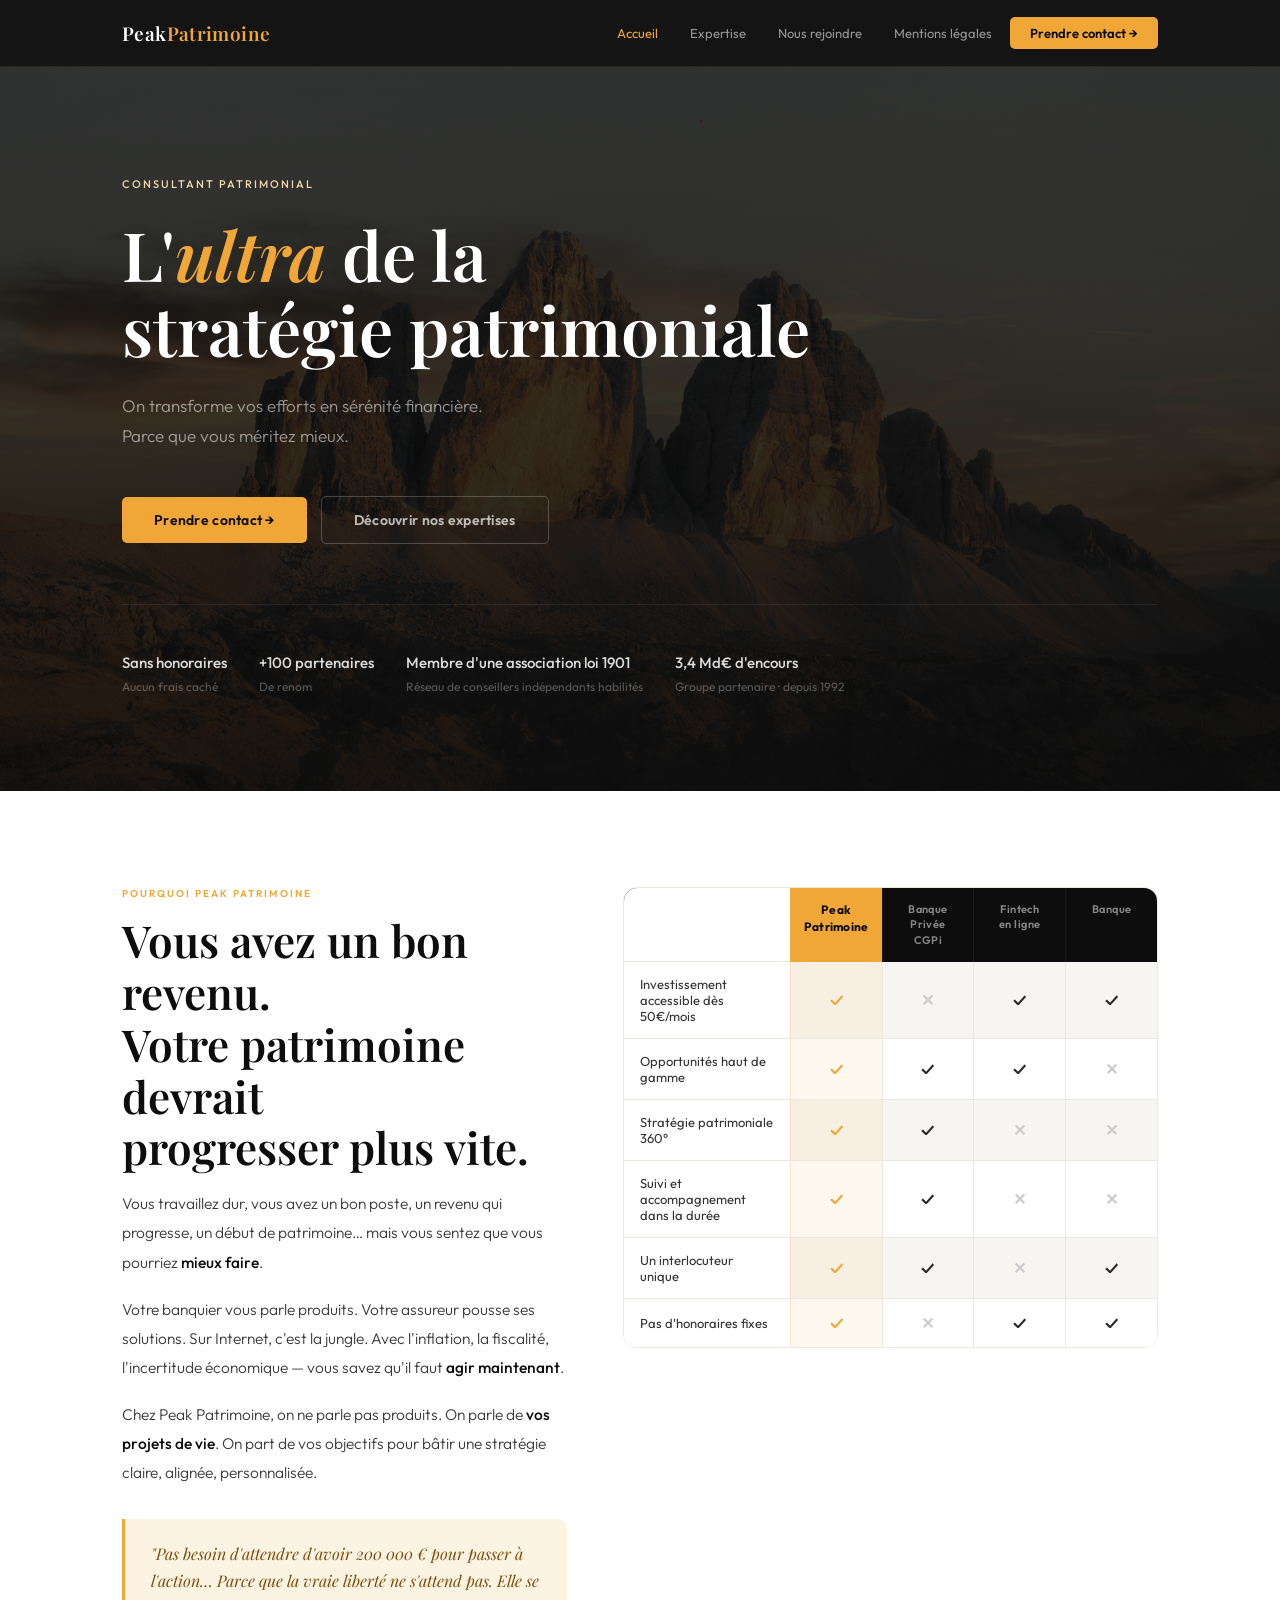
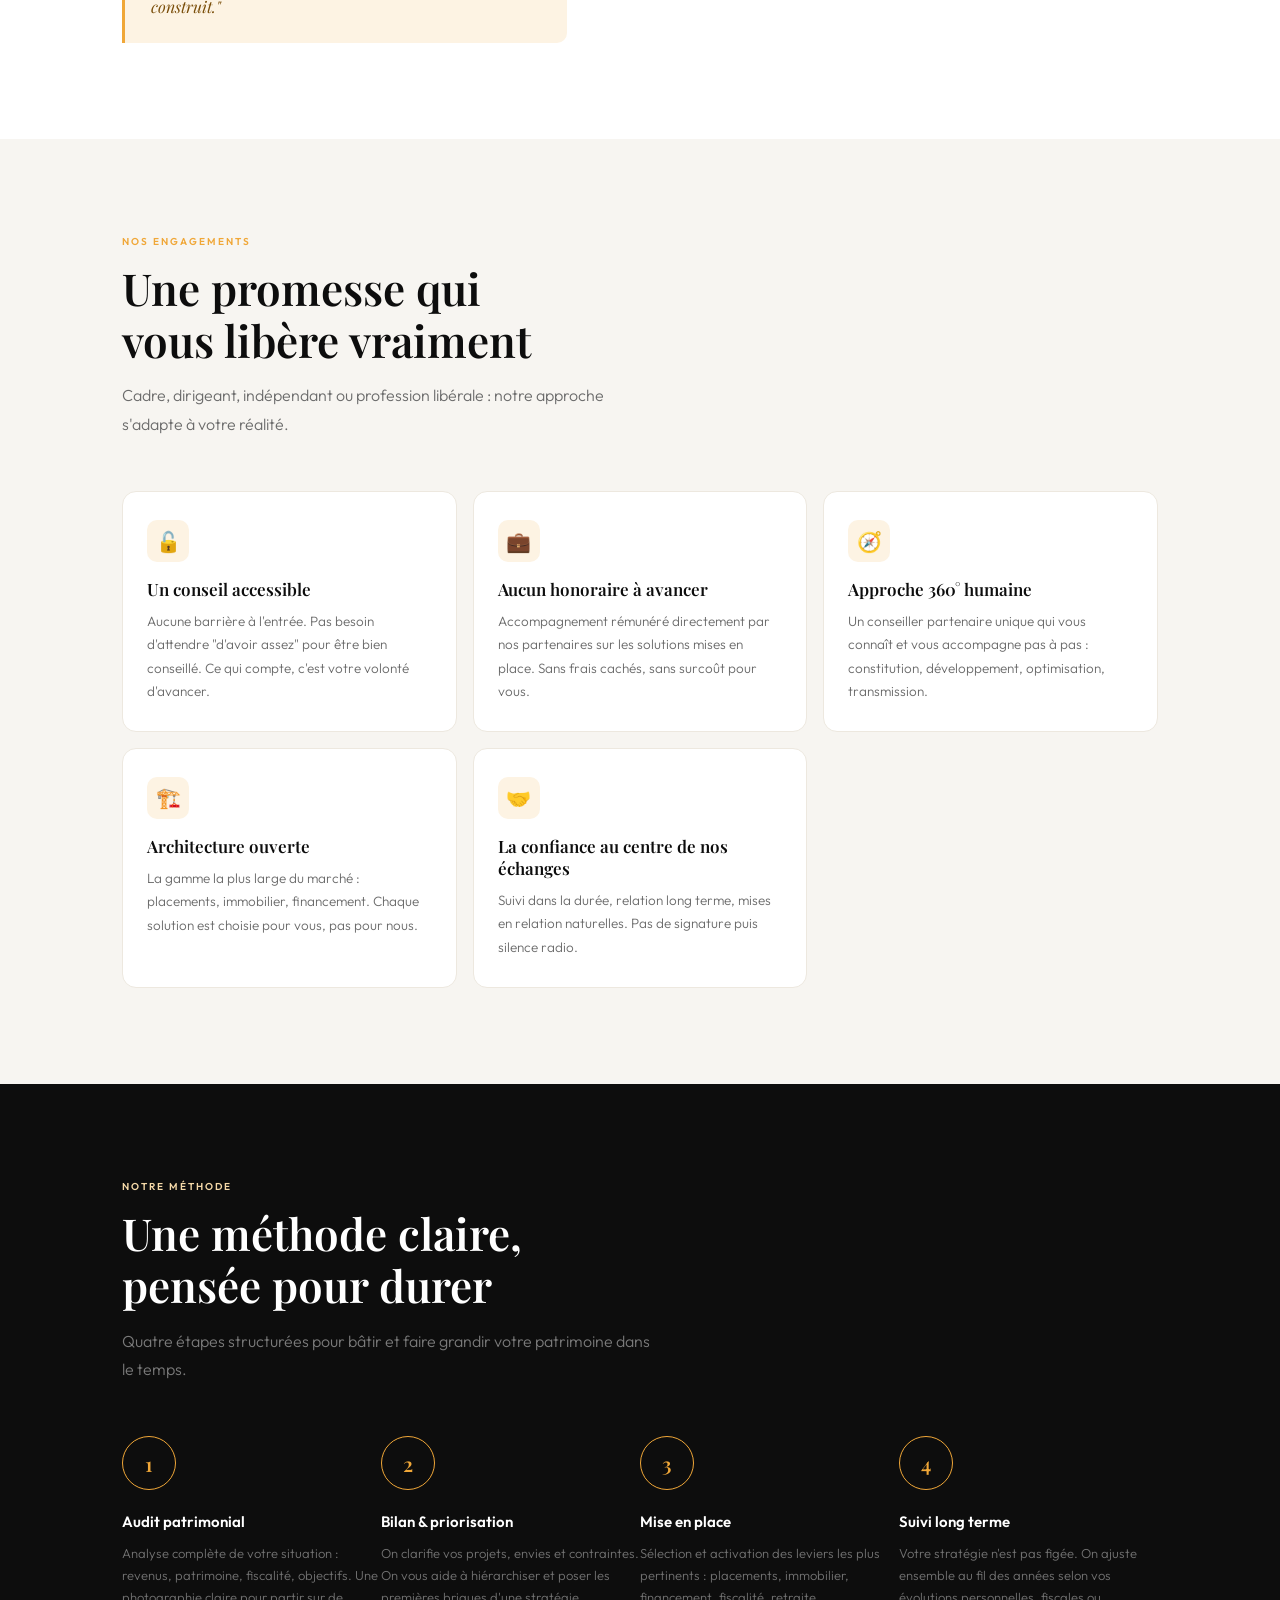
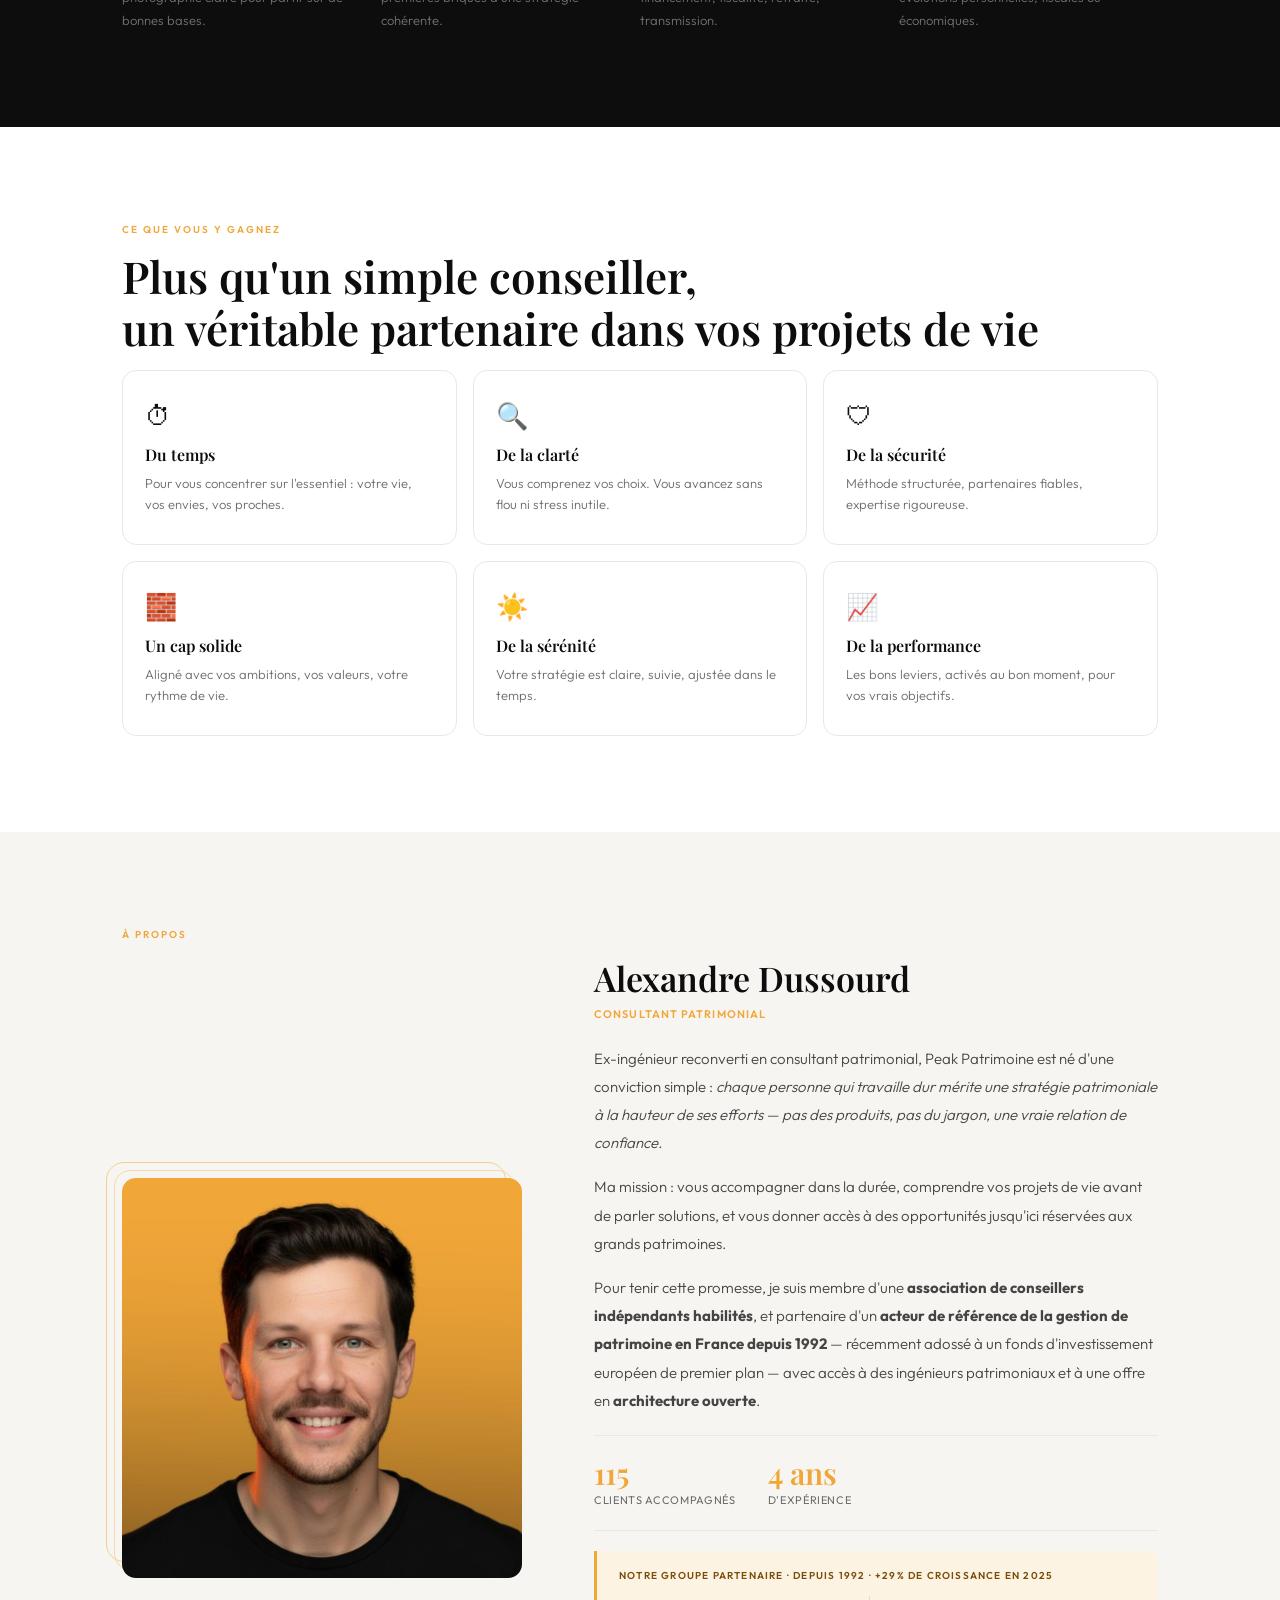
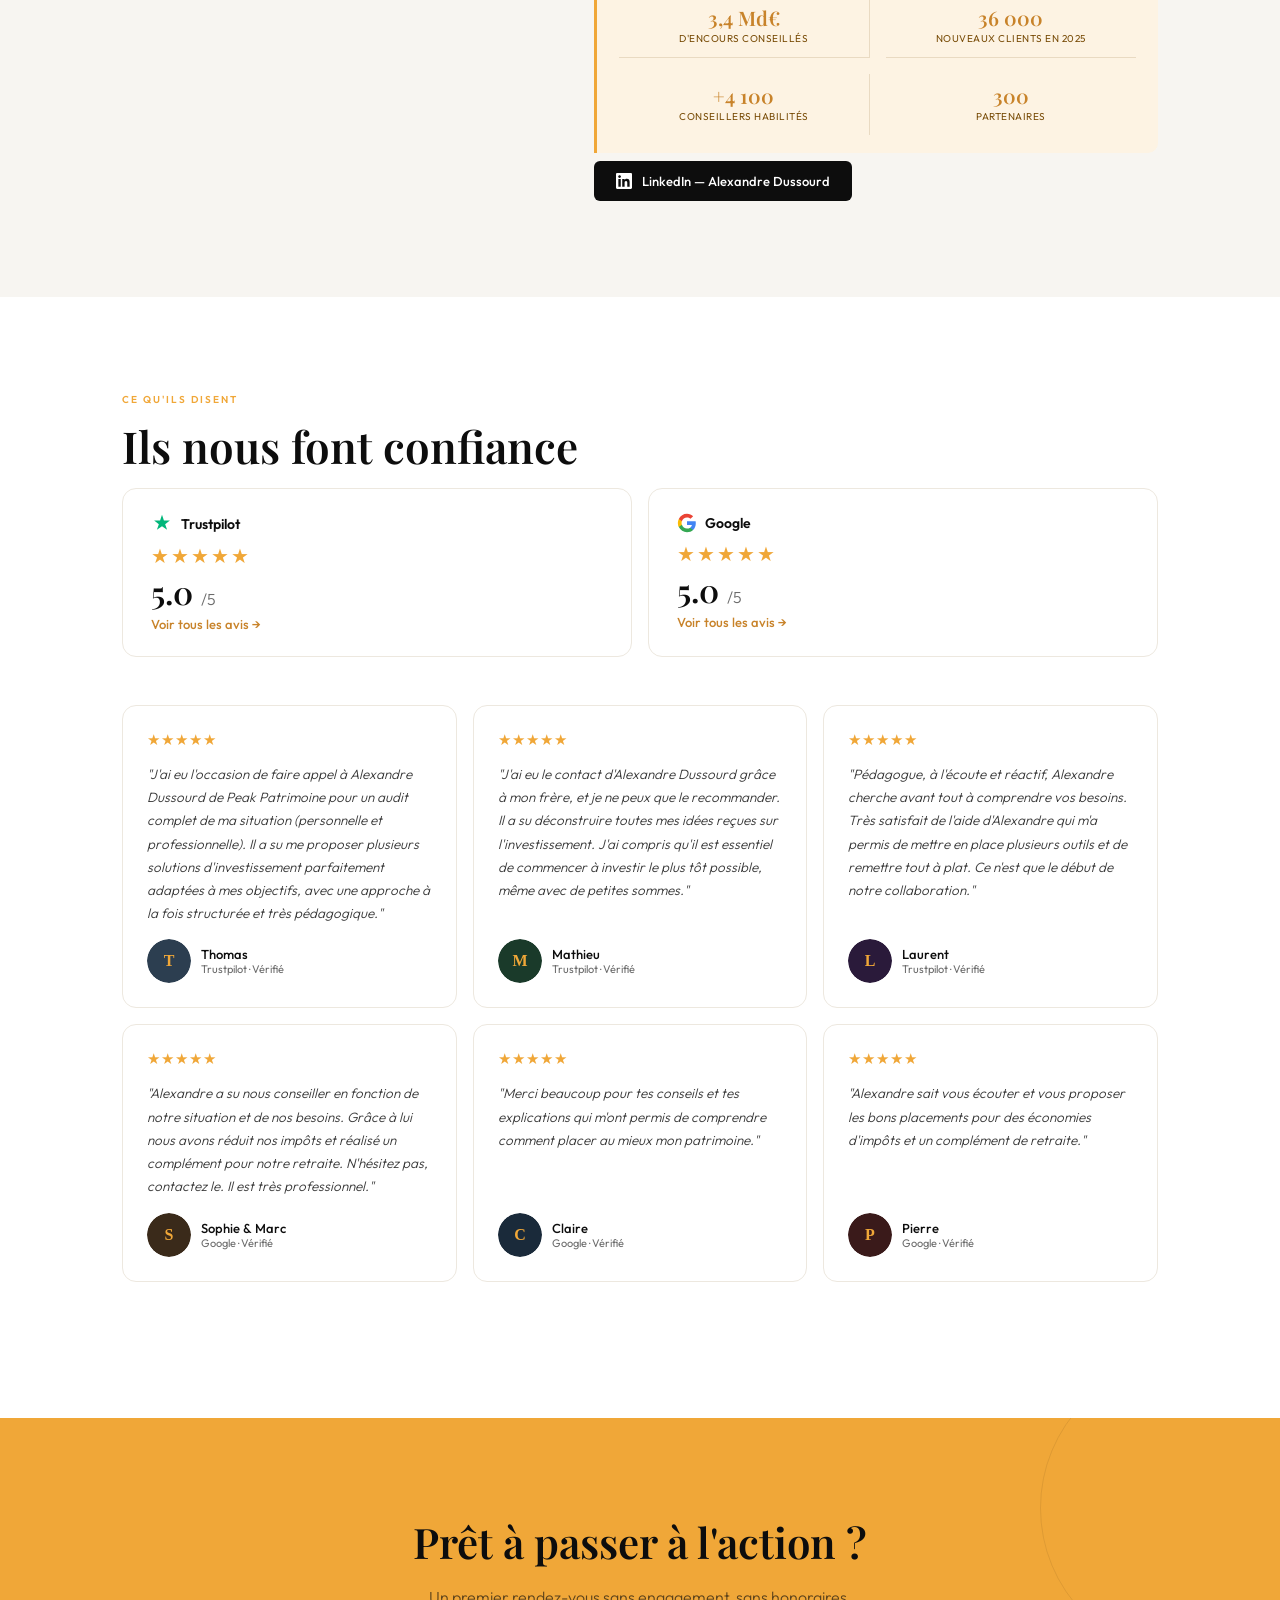
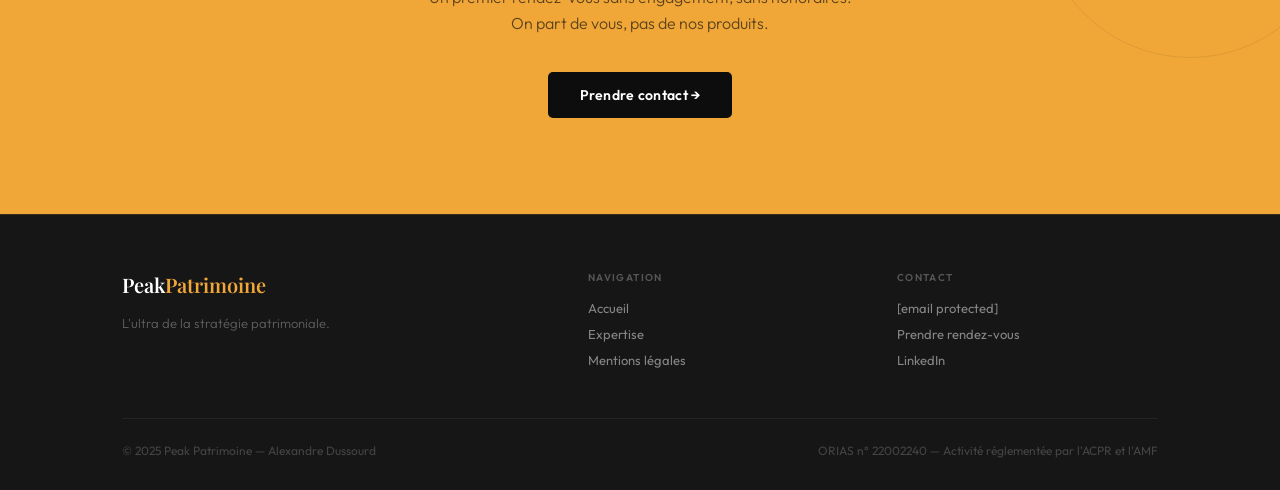
==== commit 4614e86a: "Add files via upload" ====
--- a/index.html
+++ b/index.html
@@ -361,25 +361,22 @@
         </div>
         <div style="margin-top:20px;padding:18px 22px;background:var(--ambre-l);border-left:3px solid var(--ambre);border-radius:0 10px 10px 0;">
           <div style="font-size:10px;font-weight:600;text-transform:uppercase;letter-spacing:0.12em;color:#7A4E0A;margin-bottom:14px;">Notre groupe partenaire · depuis 1992 · +29% de croissance en 2025</div>
-          <div style="display:flex;flex-wrap:wrap;gap:20px;align-items:center;">
-            <div style="text-align:center;min-width:80px;">
+          <div style="display:grid;grid-template-columns:1fr 1fr;gap:16px;">
+            <div style="text-align:center;padding:12px;border-right:1px solid rgba(122,78,10,0.15);border-bottom:1px solid rgba(122,78,10,0.15);">
               <div style="font-family:'Playfair Display',serif;font-size:20px;font-weight:600;color:var(--ambre-d);line-height:1;">3,4 Md€</div>
-              <div style="font-size:10px;color:#7A4E0A;text-transform:uppercase;letter-spacing:0.05em;margin-top:3px;">d'encours conseillés</div>
+              <div style="font-size:10px;color:#7A4E0A;text-transform:uppercase;letter-spacing:0.05em;margin-top:4px;">d'encours conseillés</div>
             </div>
-            <div style="width:1px;height:32px;background:rgba(122,78,10,0.2);flex-shrink:0;"></div>
-            <div style="text-align:center;min-width:80px;">
+            <div style="text-align:center;padding:12px;border-bottom:1px solid rgba(122,78,10,0.15);">
               <div style="font-family:'Playfair Display',serif;font-size:20px;font-weight:600;color:var(--ambre-d);line-height:1;">36 000</div>
-              <div style="font-size:10px;color:#7A4E0A;text-transform:uppercase;letter-spacing:0.05em;margin-top:3px;">nouveaux clients en 2025</div>
+              <div style="font-size:10px;color:#7A4E0A;text-transform:uppercase;letter-spacing:0.05em;margin-top:4px;">nouveaux clients en 2025</div>
             </div>
-            <div style="width:1px;height:32px;background:rgba(122,78,10,0.2);flex-shrink:0;"></div>
-            <div style="text-align:center;min-width:80px;">
+            <div style="text-align:center;padding:12px;border-right:1px solid rgba(122,78,10,0.15);">
               <div style="font-family:'Playfair Display',serif;font-size:20px;font-weight:600;color:var(--ambre-d);line-height:1;">+4 100</div>
-              <div style="font-size:10px;color:#7A4E0A;text-transform:uppercase;letter-spacing:0.05em;margin-top:3px;">conseillers habilités</div>
+              <div style="font-size:10px;color:#7A4E0A;text-transform:uppercase;letter-spacing:0.05em;margin-top:4px;">conseillers habilités</div>
             </div>
-            <div style="width:1px;height:32px;background:rgba(122,78,10,0.2);flex-shrink:0;"></div>
-            <div style="text-align:center;min-width:80px;">
+            <div style="text-align:center;padding:12px;">
               <div style="font-family:'Playfair Display',serif;font-size:20px;font-weight:600;color:var(--ambre-d);line-height:1;">300</div>
-              <div style="font-size:10px;color:#7A4E0A;text-transform:uppercase;letter-spacing:0.05em;margin-top:3px;">partenaires</div>
+              <div style="font-size:10px;color:#7A4E0A;text-transform:uppercase;letter-spacing:0.05em;margin-top:4px;">partenaires</div>
             </div>
           </div>
         </div>
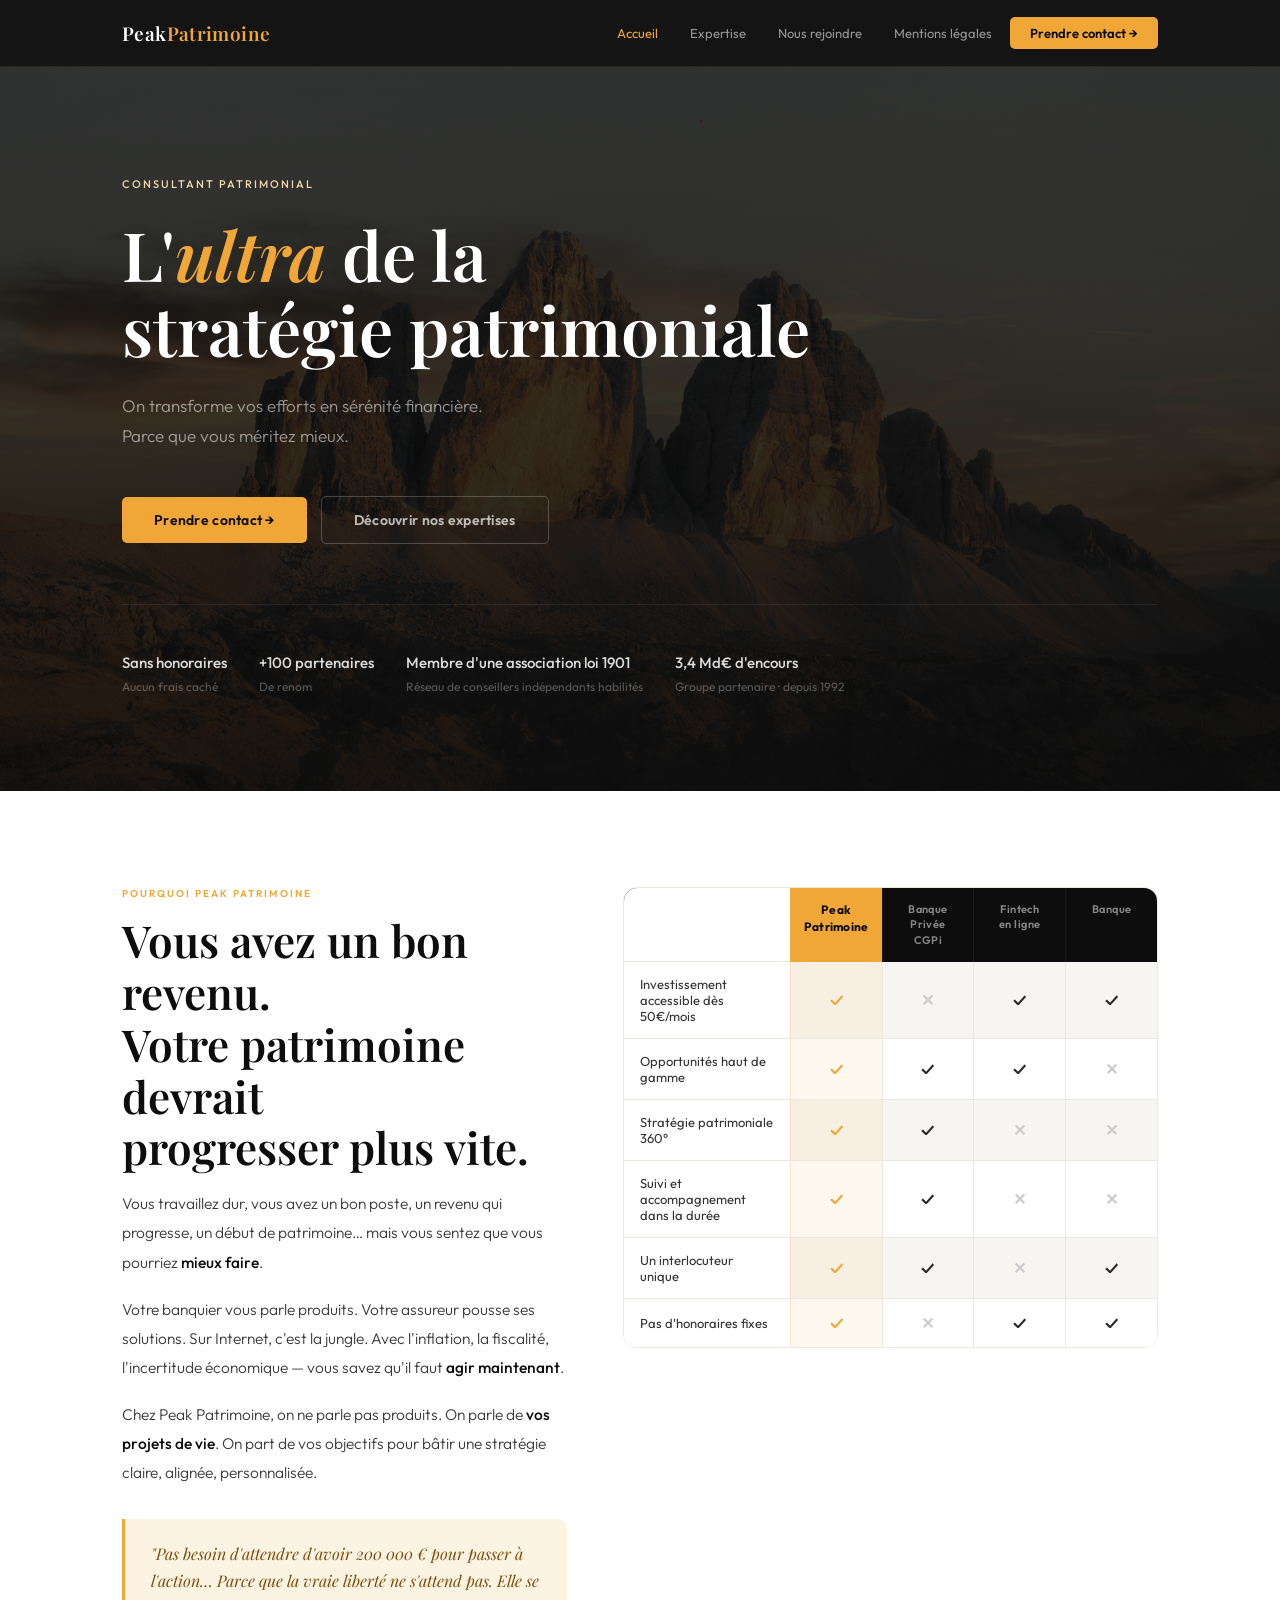
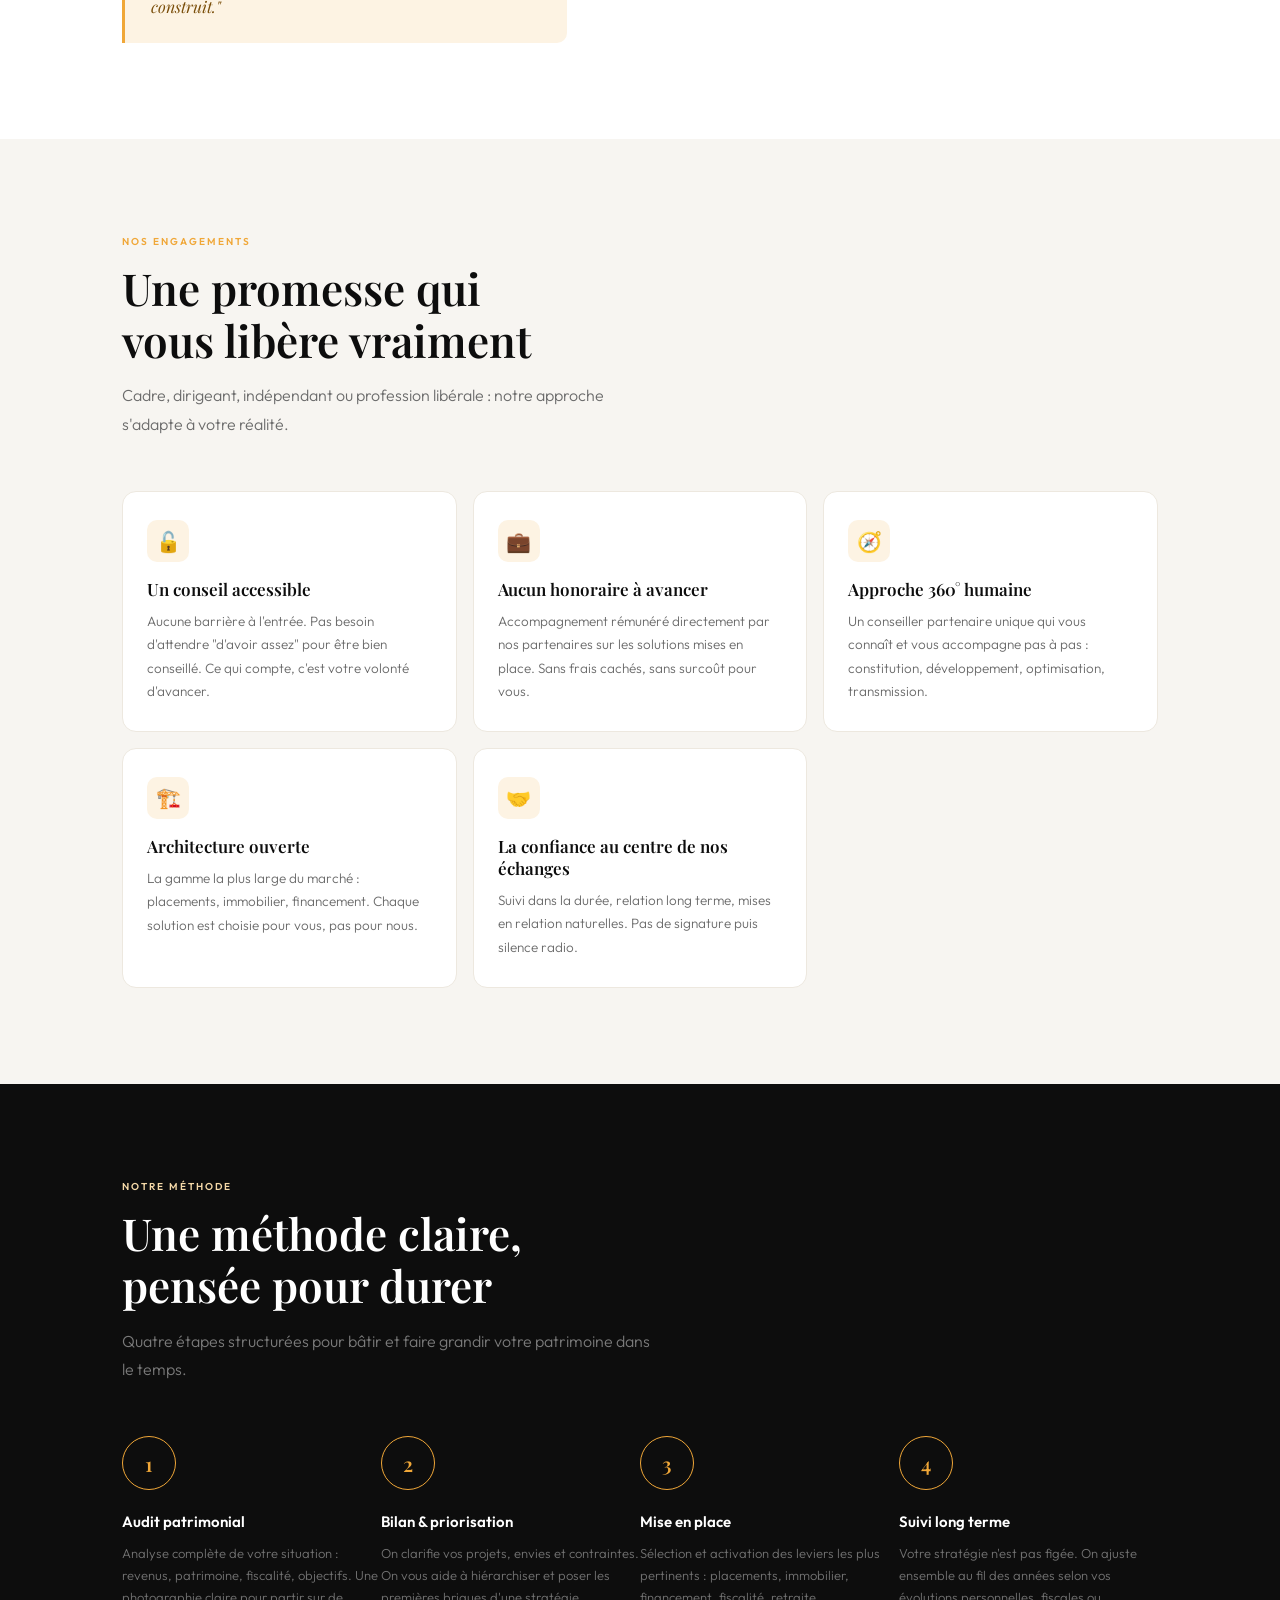
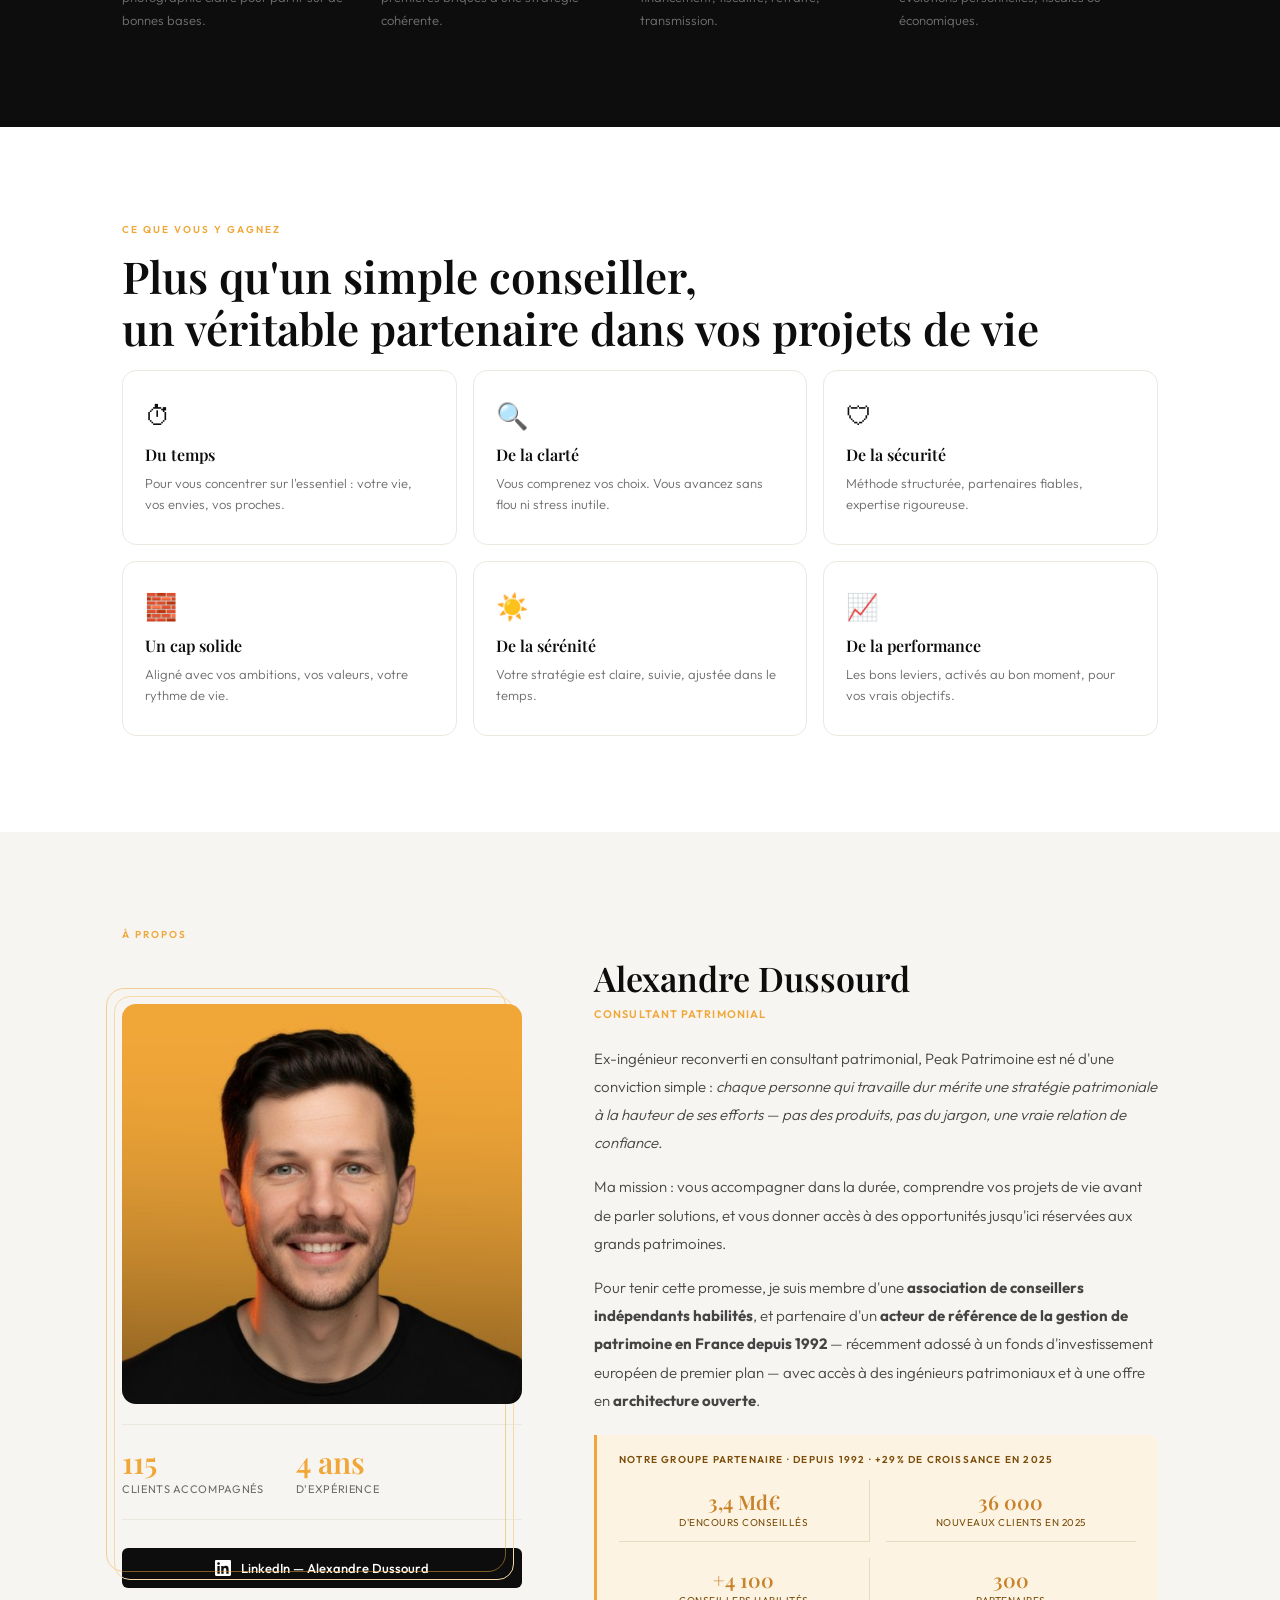
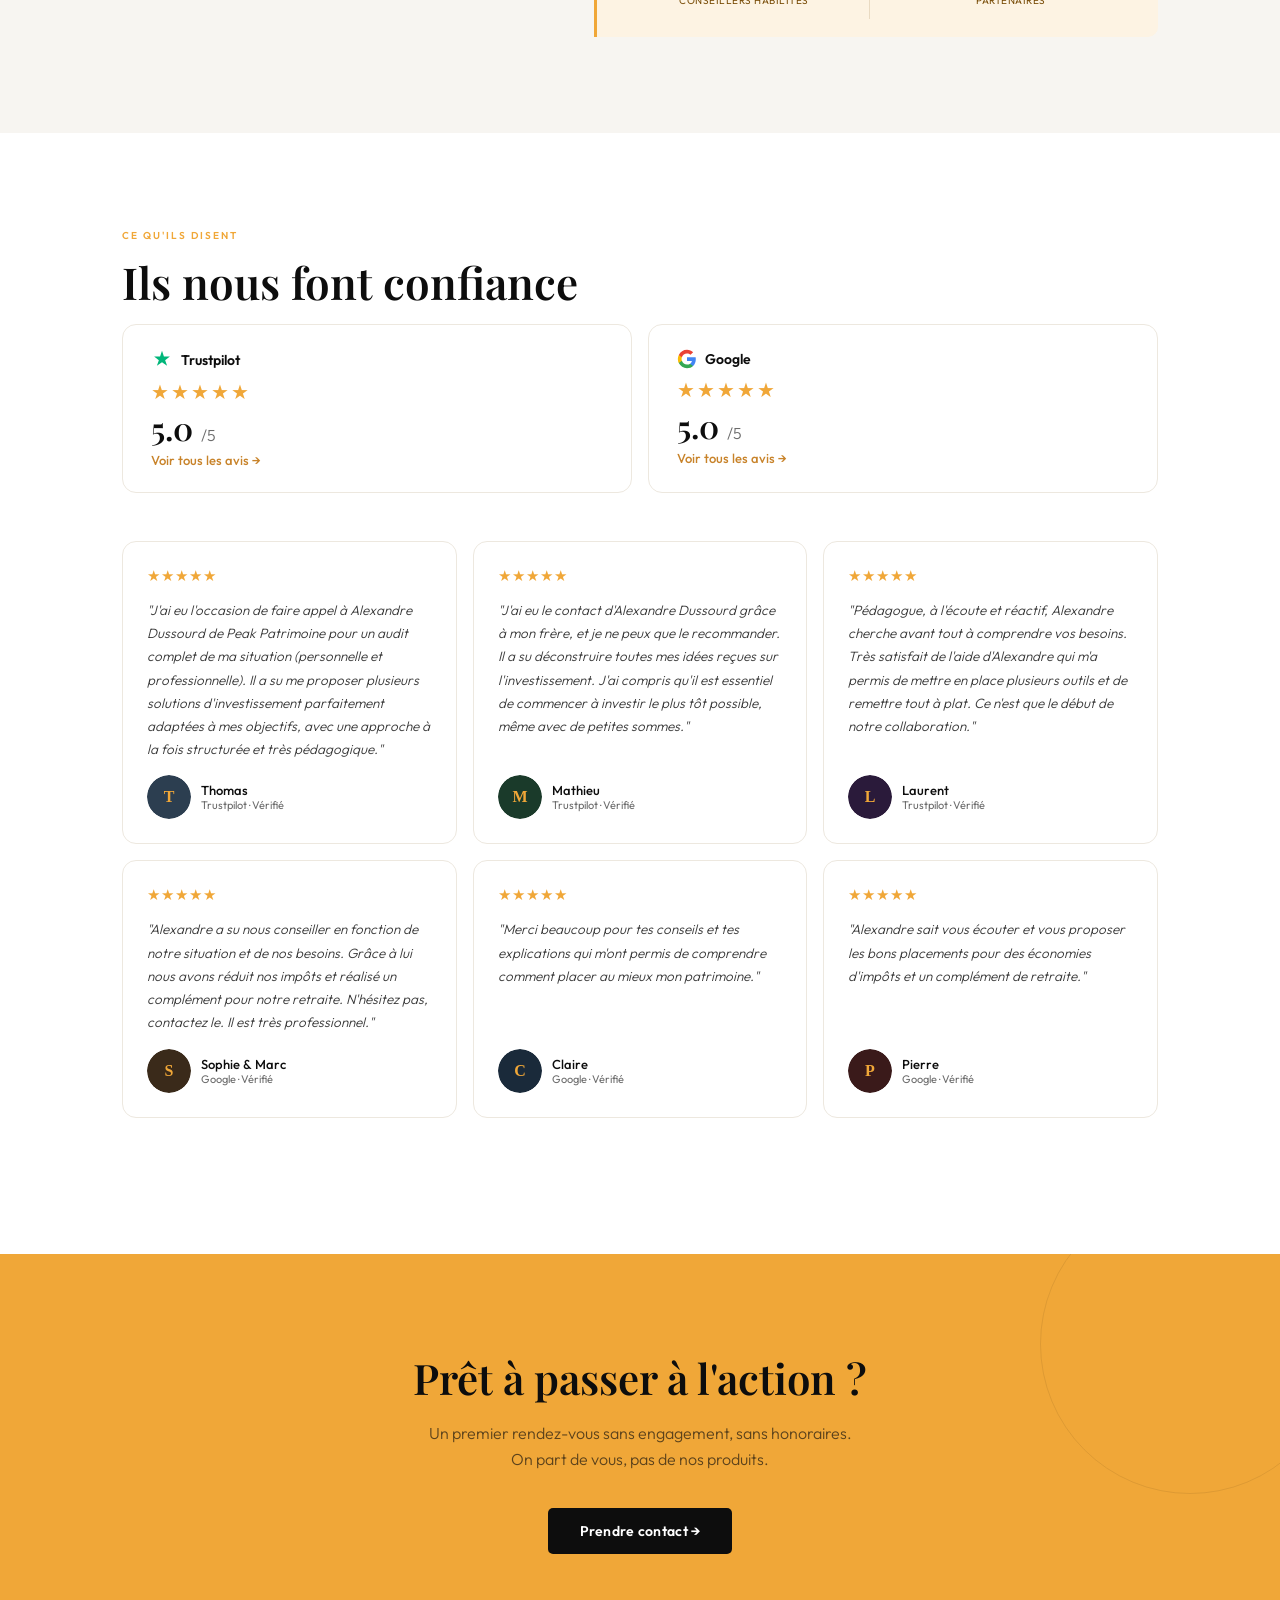
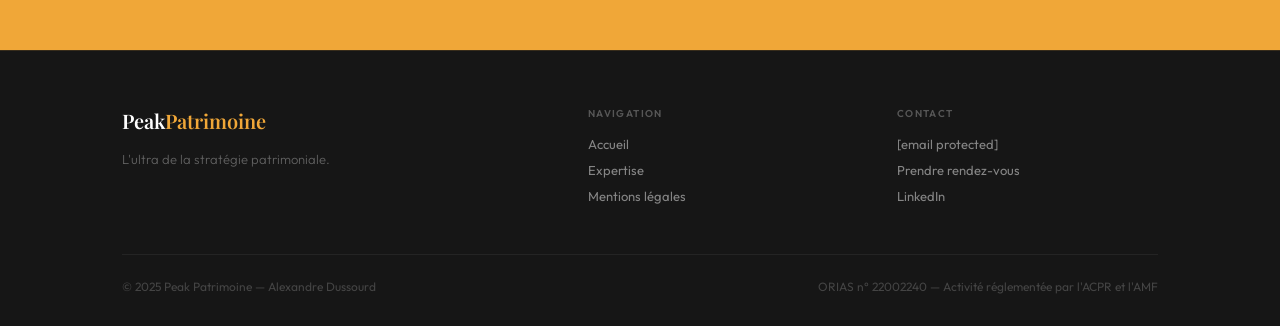
==== commit c409b6d0: "Add files via upload" ====
--- a/index.html
+++ b/index.html
@@ -185,10 +185,13 @@
       .nav-links a:not(.nav-cta){display:none;}
       .nav-cta{padding:7px 14px!important;font-size:13px!important;}
 
-      /* Comparatif mobile : masquer les 2 dernières colonnes */
-      .comp-head,.comp-row{grid-template-columns:1.8fr 0.9fr 0.9fr;}
-      .comp-col-head:nth-child(4),.comp-col-head:nth-child(5),
-      .comp-cell:nth-child(4),.comp-cell:nth-child(5){display:none;}
+      /* Comparatif mobile : scroll horizontal */
+      .comp-table-wrap{overflow-x:auto;-webkit-overflow-scrolling:touch;margin:0 -18px;padding:0 18px;}
+      .comp-table{min-width:520px;}
+      .comp-head,.comp-row{grid-template-columns:1.6fr 0.85fr 0.85fr 0.85fr 0.85fr;}
+      .comp-criteria{font-size:12px;padding:12px 10px;}
+      .comp-col-head{font-size:10px;padding:12px 6px;}
+      .comp-cell{font-size:14px;padding:12px 6px;}
 
       /* Layout général */
       section{padding:56px 0;}
@@ -225,9 +228,6 @@
     @media(max-width:380px){
       .benefits-grid{grid-template-columns:1fr;}
       .hero h1{font-size:30px;}
-      .comp-head,.comp-row{grid-template-columns:1.6fr 1fr;}
-      .comp-col-head:nth-child(3),.comp-col-head:nth-child(4),.comp-col-head:nth-child(5),
-      .comp-cell:nth-child(3),.comp-cell:nth-child(4),.comp-cell:nth-child(5){display:none;}
     }
   </style>
 </head>
@@ -278,20 +278,22 @@
         <p>Chez Peak Patrimoine, on ne parle pas produits. On parle de <strong>vos projets de vie</strong>. On part de vos objectifs pour bâtir une stratégie claire, alignée, personnalisée.</p>
         <blockquote>"Pas besoin d'attendre d'avoir 200 000 € pour passer à l'action… Parce que la vraie liberté ne s'attend pas. Elle se construit."</blockquote>
       </div>
-      <div class="comp-table">
-        <div class="comp-head">
-          <div class="comp-criteria"></div>
-          <div class="comp-col-head peak">Peak Patrimoine</div>
-          <div class="comp-col-head">Banque Privée<br>CGPi</div>
-          <div class="comp-col-head">Fintech<br>en ligne</div>
-          <div class="comp-col-head">Banque</div>
-        </div>
-        <div class="comp-row"><div class="comp-criteria">Investissement accessible dès 50€/mois</div><div class="comp-cell peak">✓</div><div class="comp-cell no">✕</div><div class="comp-cell yes">✓</div><div class="comp-cell yes">✓</div></div>
-        <div class="comp-row"><div class="comp-criteria">Opportunités haut de gamme</div><div class="comp-cell peak">✓</div><div class="comp-cell yes">✓</div><div class="comp-cell yes">✓</div><div class="comp-cell no">✕</div></div>
-        <div class="comp-row"><div class="comp-criteria">Stratégie patrimoniale 360°</div><div class="comp-cell peak">✓</div><div class="comp-cell yes">✓</div><div class="comp-cell no">✕</div><div class="comp-cell no">✕</div></div>
-        <div class="comp-row"><div class="comp-criteria">Suivi et accompagnement dans la durée</div><div class="comp-cell peak">✓</div><div class="comp-cell yes">✓</div><div class="comp-cell no">✕</div><div class="comp-cell no">✕</div></div>
-        <div class="comp-row"><div class="comp-criteria">Un interlocuteur unique</div><div class="comp-cell peak">✓</div><div class="comp-cell yes">✓</div><div class="comp-cell no">✕</div><div class="comp-cell yes">✓</div></div>
-        <div class="comp-row"><div class="comp-criteria">Pas d'honoraires fixes</div><div class="comp-cell peak">✓</div><div class="comp-cell no">✕</div><div class="comp-cell yes">✓</div><div class="comp-cell yes">✓</div></div>
+      <div class="comp-table-wrap">
+        <div class="comp-table">
+          <div class="comp-head">
+            <div class="comp-criteria"></div>
+            <div class="comp-col-head peak">Peak Patrimoine</div>
+            <div class="comp-col-head">Banque Privée<br>CGPi</div>
+            <div class="comp-col-head">Fintech<br>en ligne</div>
+            <div class="comp-col-head">Banque</div>
+          </div>
+          <div class="comp-row"><div class="comp-criteria">Investissement accessible dès 50€/mois</div><div class="comp-cell peak">✓</div><div class="comp-cell no">✕</div><div class="comp-cell yes">✓</div><div class="comp-cell yes">✓</div></div>
+          <div class="comp-row"><div class="comp-criteria">Opportunités haut de gamme</div><div class="comp-cell peak">✓</div><div class="comp-cell yes">✓</div><div class="comp-cell yes">✓</div><div class="comp-cell no">✕</div></div>
+          <div class="comp-row"><div class="comp-criteria">Stratégie patrimoniale 360°</div><div class="comp-cell peak">✓</div><div class="comp-cell yes">✓</div><div class="comp-cell no">✕</div><div class="comp-cell no">✕</div></div>
+          <div class="comp-row"><div class="comp-criteria">Suivi et accompagnement dans la durée</div><div class="comp-cell peak">✓</div><div class="comp-cell yes">✓</div><div class="comp-cell no">✕</div><div class="comp-cell no">✕</div></div>
+          <div class="comp-row"><div class="comp-criteria">Un interlocuteur unique</div><div class="comp-cell peak">✓</div><div class="comp-cell yes">✓</div><div class="comp-cell no">✕</div><div class="comp-cell yes">✓</div></div>
+          <div class="comp-row"><div class="comp-criteria">Pas d'honoraires fixes</div><div class="comp-cell peak">✓</div><div class="comp-cell no">✕</div><div class="comp-cell yes">✓</div><div class="comp-cell yes">✓</div></div>
+        </div>
       </div>
     </div>
   </div>
@@ -346,8 +348,16 @@
   <div class="container">
     <span class="label">À propos</span>
     <div class="about-layout">
-      <div class="about-img-wrap">
+      <div class="about-img-wrap" style="display:flex;flex-direction:column;gap:20px;">
         <img class="about-img" src="photo-alexandre.png" alt="Alexandre Dussourd, conseiller en gestion de patrimoine à Nice — Peak Patrimoine">
+        <div class="about-stats" style="margin:0;">
+          <div><span class="stat-num">115</span><span class="stat-lbl">Clients accompagnés</span></div>
+          <div><span class="stat-num">4 ans</span><span class="stat-lbl">D'expérience</span></div>
+        </div>
+        <a class="linkedin-btn" href="https://www.linkedin.com/in/alexdussourd/" target="_blank" rel="noopener" style="width:100%;justify-content:center;box-sizing:border-box;">
+          <svg width="16" height="16" viewBox="0 0 24 24" fill="white"><path d="M20.447 20.452h-3.554v-5.569c0-1.328-.027-3.037-1.852-3.037-1.853 0-2.136 1.445-2.136 2.939v5.667H9.351V9h3.414v1.561h.046c.477-.9 1.637-1.85 3.37-1.85 3.601 0 4.267 2.37 4.267 5.455v6.286zM5.337 7.433c-1.144 0-2.063-.926-2.063-2.065 0-1.138.92-2.063 2.063-2.063 1.14 0 2.064.925 2.064 2.063 0 1.139-.925 2.065-2.064 2.065zm1.782 13.019H3.555V9h3.564v11.452zM22.225 0H1.771C.792 0 0 .774 0 1.729v20.542C0 23.227.792 24 1.771 24h20.451C23.2 24 24 23.227 24 22.271V1.729C24 .774 23.2 0 22.222 0h.003z"/></svg>
+          LinkedIn — Alexandre Dussourd
+        </a>
       </div>
       <div class="about-text">
         <h2 class="about-name">Alexandre Dussourd</h2>
@@ -355,10 +365,6 @@
         <p>Ex-ingénieur reconverti en consultant patrimonial, Peak Patrimoine est né d'une conviction simple : <em>chaque personne qui travaille dur mérite une stratégie patrimoniale à la hauteur de ses efforts — pas des produits, pas du jargon, une vraie relation de confiance.</em></p>
         <p>Ma mission : vous accompagner dans la durée, comprendre vos projets de vie avant de parler solutions, et vous donner accès à des opportunités jusqu'ici réservées aux grands patrimoines.</p>
         <p>Pour tenir cette promesse, je suis membre d'une <strong>association de conseillers indépendants habilités</strong>, et partenaire d'un <strong>acteur de référence de la gestion de patrimoine en France depuis 1992</strong> — récemment adossé à un fonds d'investissement européen de premier plan — avec accès à des ingénieurs patrimoniaux et à une offre en <strong>architecture ouverte</strong>.</p>
-        <div class="about-stats">
-          <div><span class="stat-num">115</span><span class="stat-lbl">Clients accompagnés</span></div>
-          <div><span class="stat-num">4 ans</span><span class="stat-lbl">D'expérience</span></div>
-        </div>
         <div style="margin-top:20px;padding:18px 22px;background:var(--ambre-l);border-left:3px solid var(--ambre);border-radius:0 10px 10px 0;">
           <div style="font-size:10px;font-weight:600;text-transform:uppercase;letter-spacing:0.12em;color:#7A4E0A;margin-bottom:14px;">Notre groupe partenaire · depuis 1992 · +29% de croissance en 2025</div>
           <div style="display:grid;grid-template-columns:1fr 1fr;gap:16px;">
@@ -380,10 +386,6 @@
             </div>
           </div>
         </div>
-        <a class="linkedin-btn" href="https://www.linkedin.com/in/alexdussourd/" target="_blank" rel="noopener">
-          <svg width="16" height="16" viewBox="0 0 24 24" fill="white"><path d="M20.447 20.452h-3.554v-5.569c0-1.328-.027-3.037-1.852-3.037-1.853 0-2.136 1.445-2.136 2.939v5.667H9.351V9h3.414v1.561h.046c.477-.9 1.637-1.85 3.37-1.85 3.601 0 4.267 2.37 4.267 5.455v6.286zM5.337 7.433c-1.144 0-2.063-.926-2.063-2.065 0-1.138.92-2.063 2.063-2.063 1.14 0 2.064.925 2.064 2.063 0 1.139-.925 2.065-2.064 2.065zm1.782 13.019H3.555V9h3.564v11.452zM22.225 0H1.771C.792 0 0 .774 0 1.729v20.542C0 23.227.792 24 1.771 24h20.451C23.2 24 24 23.227 24 22.271V1.729C24 .774 23.2 0 22.222 0h.003z"/></svg>
-          LinkedIn — Alexandre Dussourd
-        </a>
       </div>
     </div>
   </div>
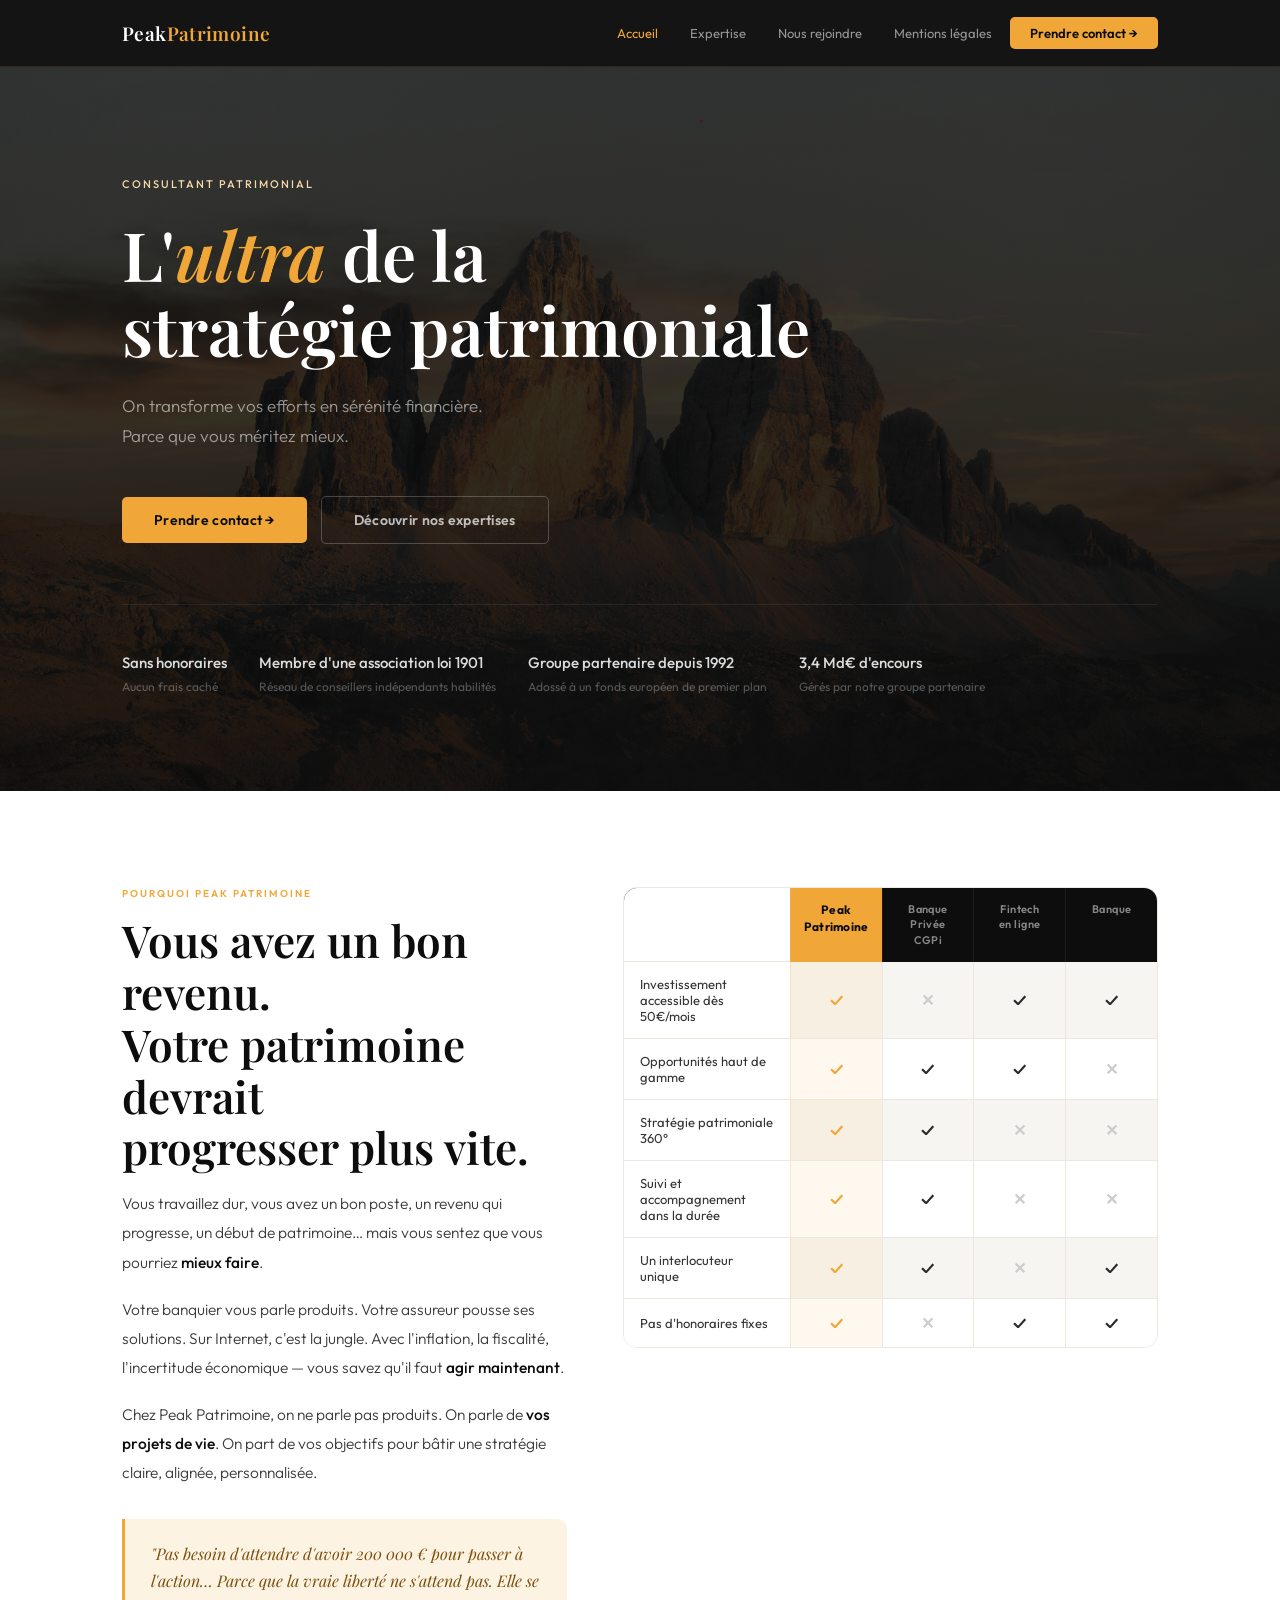
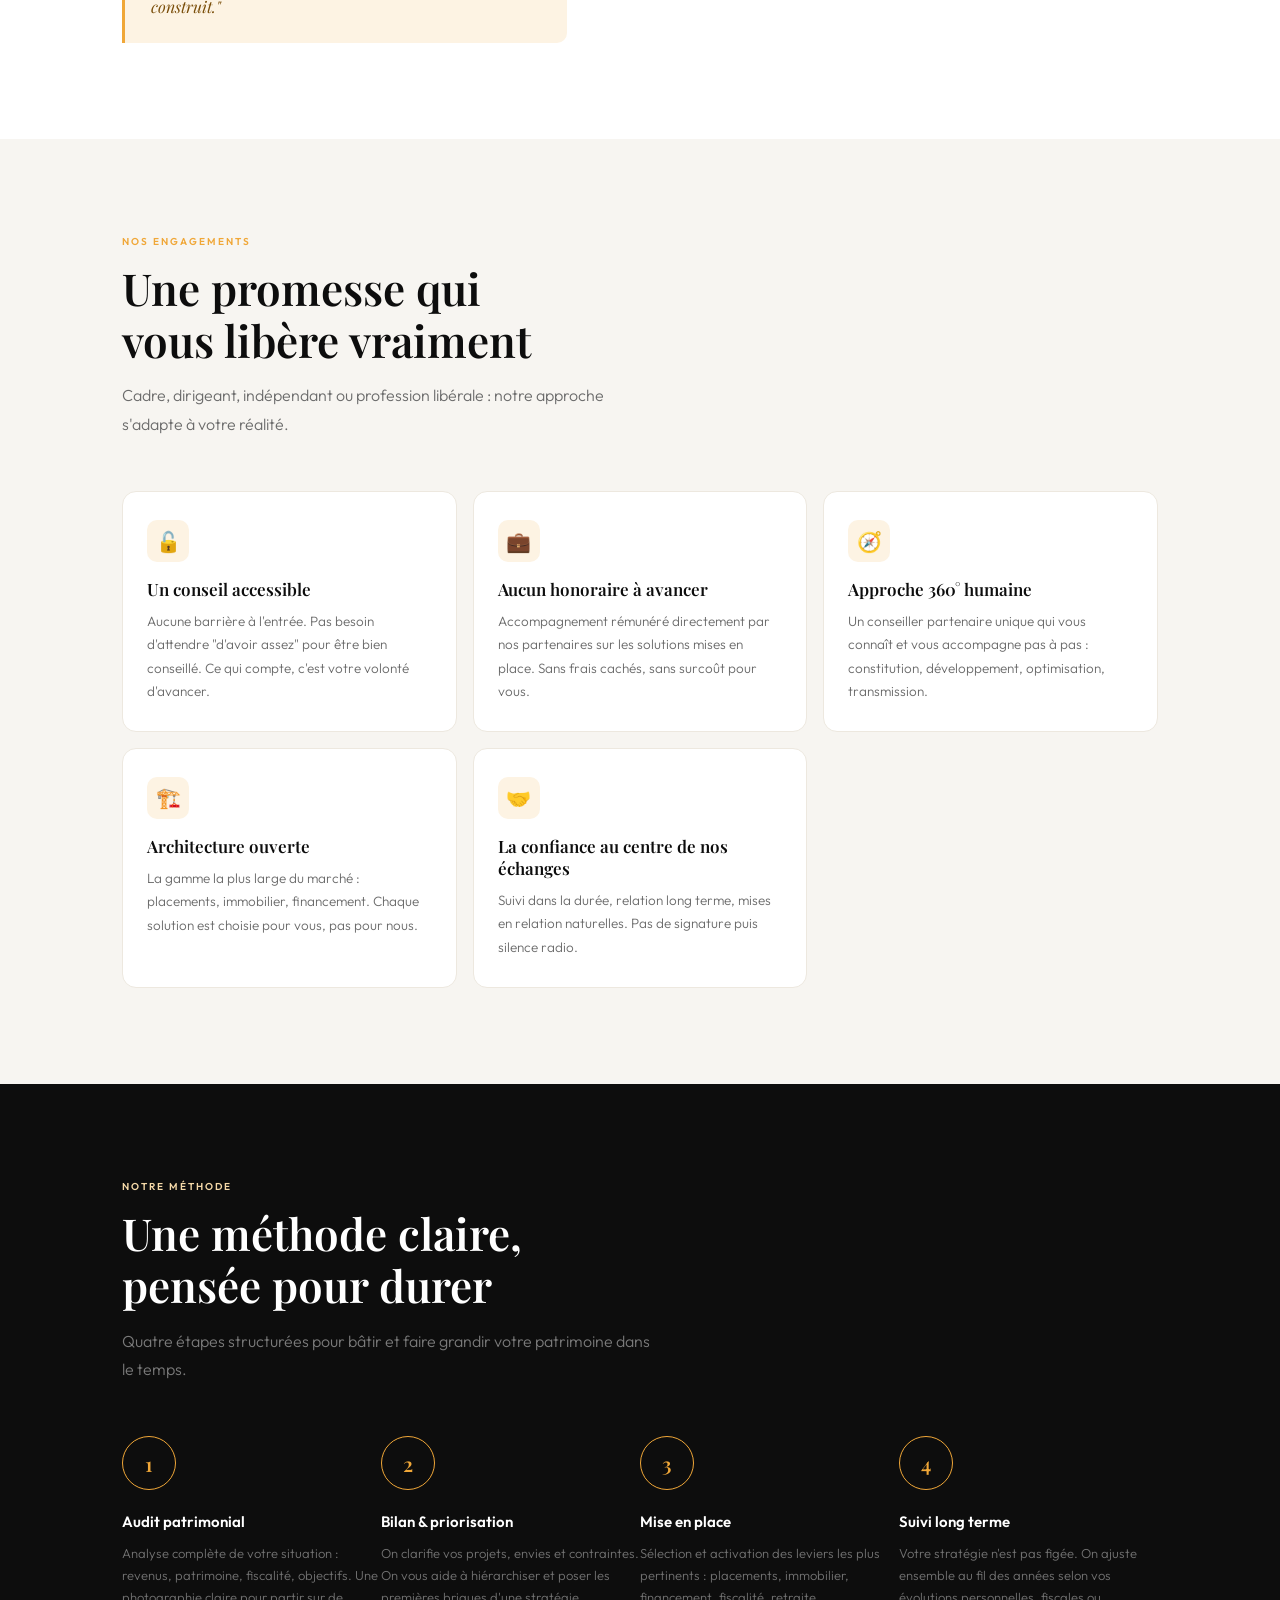
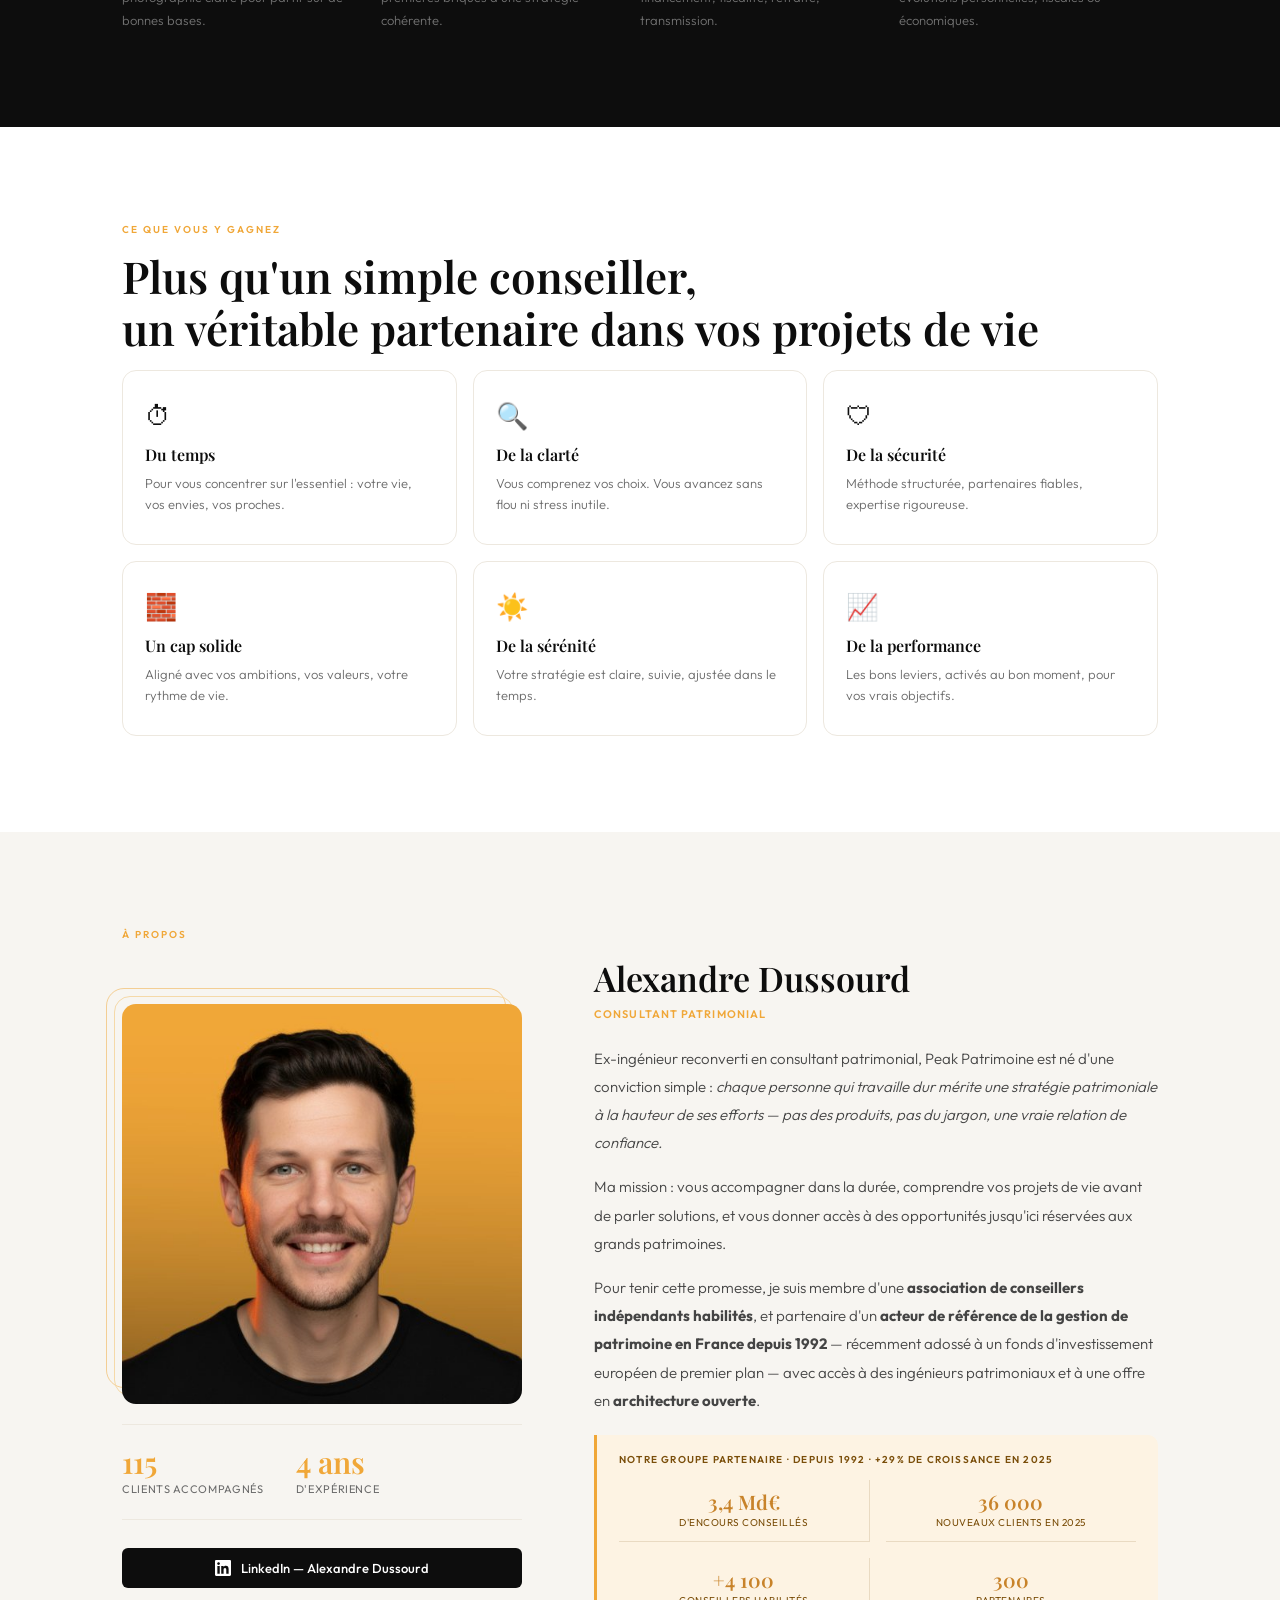
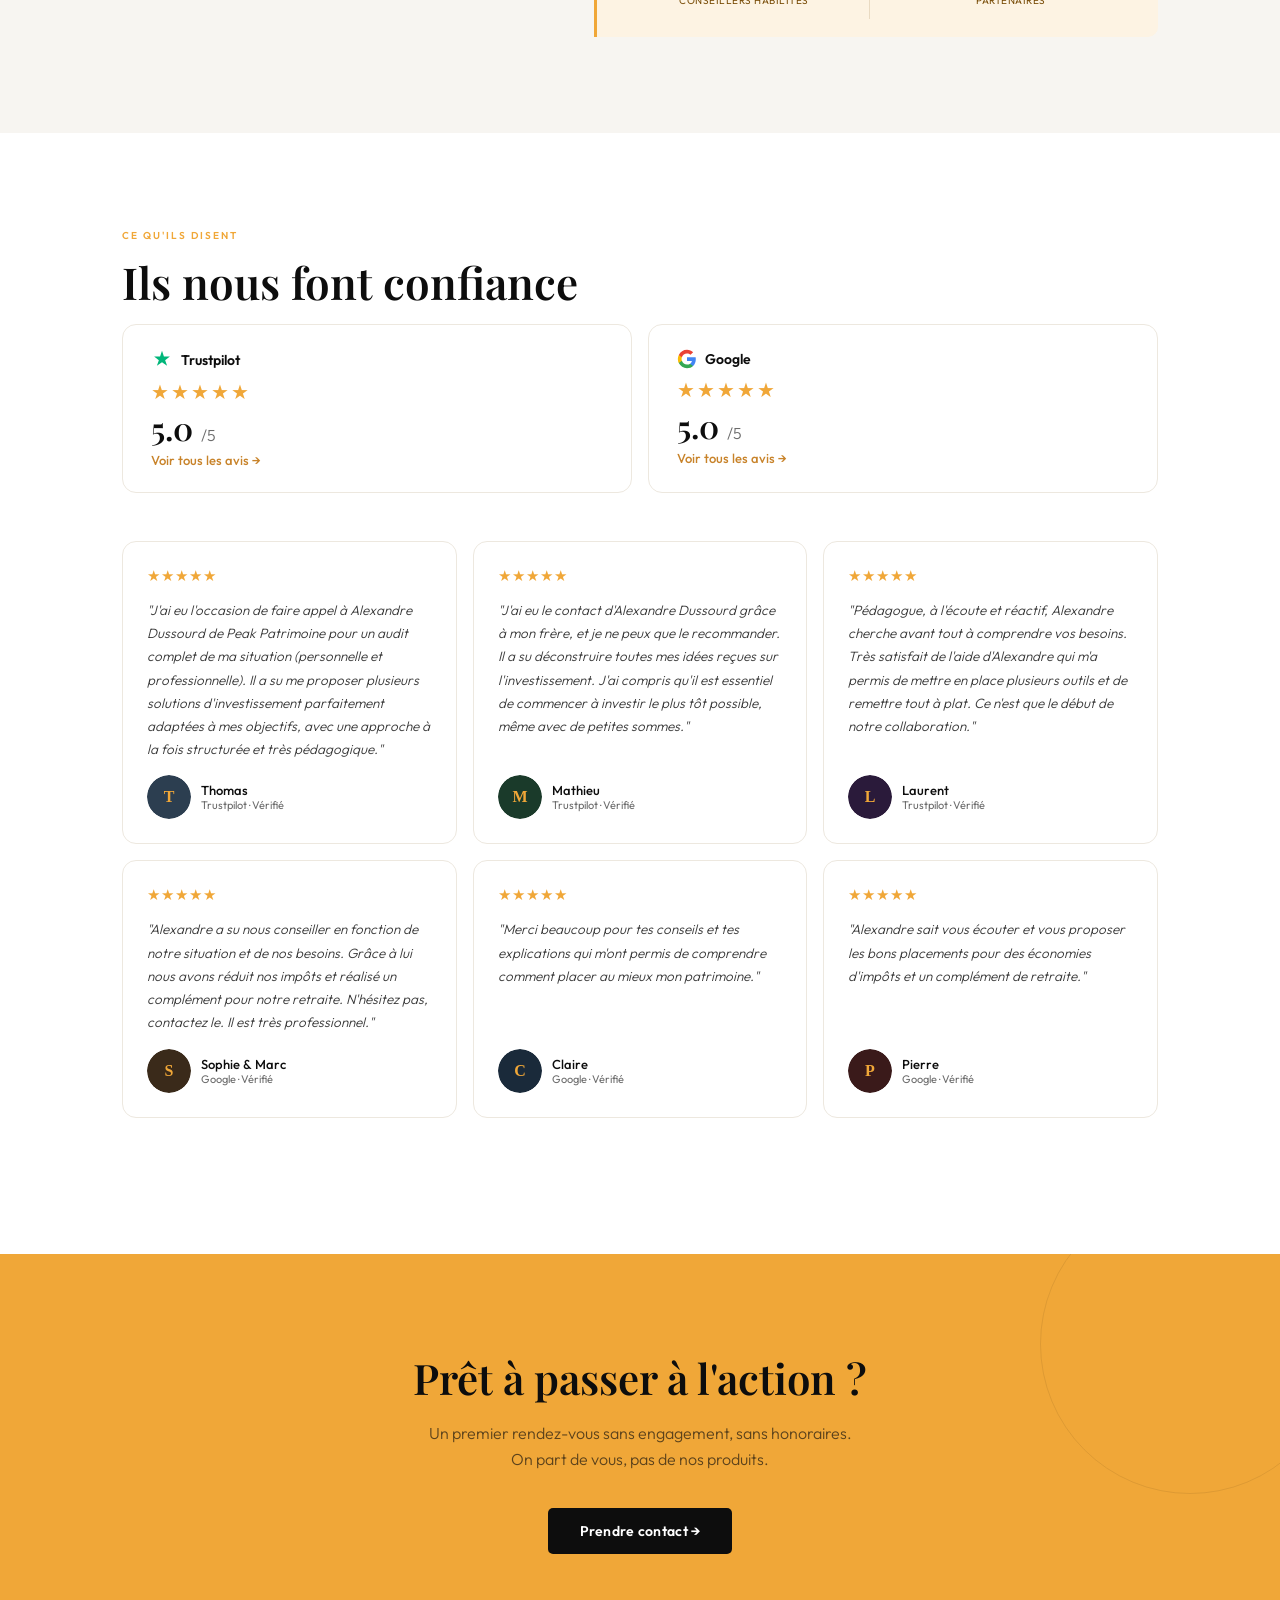
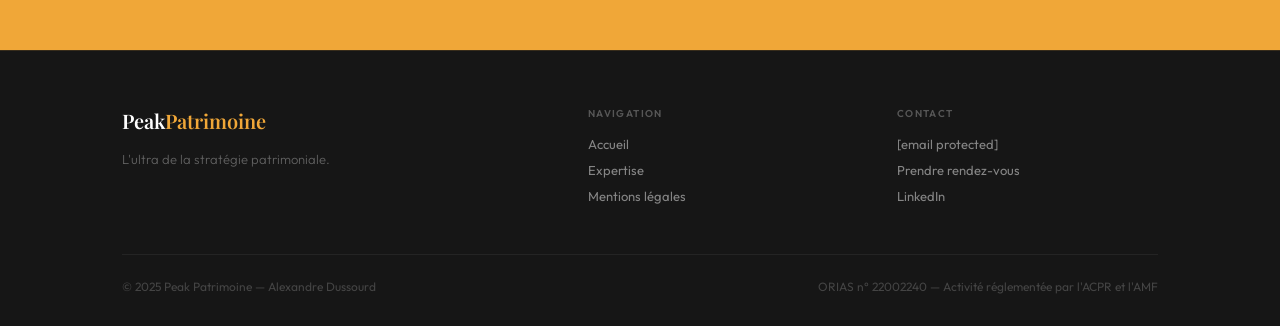
==== commit aef7a0ca: "Add files via upload" ====
--- a/index.html
+++ b/index.html
@@ -85,10 +85,14 @@
     .benefit p{font-size:13px;font-weight:300;color:var(--gris);line-height:1.65;}
 
     .about-layout{display:grid;grid-template-columns:400px 1fr;gap:72px;align-items:center;}
-    .about-img-wrap{position:relative;flex-shrink:0;}
-    .about-img-wrap::before{content:'';position:absolute;top:-16px;left:-16px;right:16px;bottom:16px;border:1.5px solid var(--ambre);border-radius:18px;z-index:0;opacity:0.5;}
-    .about-img-wrap::after{content:'';position:absolute;top:-8px;left:-8px;right:8px;bottom:8px;border:1px solid var(--ambre-m);border-radius:16px;z-index:0;}
+    .about-img-wrap{position:relative;flex-shrink:0;display:flex;flex-direction:column;gap:20px;}
+    .about-img-container{position:relative;}
+    .about-img-container::before{content:'';position:absolute;top:-16px;left:-16px;right:16px;bottom:16px;border:1.5px solid var(--ambre);border-radius:18px;z-index:0;opacity:0.5;}
+    .about-img-container::after{content:'';position:absolute;top:-8px;left:-8px;right:8px;bottom:8px;border:1px solid var(--ambre-m);border-radius:16px;z-index:0;}
     .about-img{width:100%;border-radius:14px;display:block;position:relative;z-index:1;aspect-ratio:1/1;object-fit:cover;object-position:center top;}
+    @media(max-width:640px){
+      .about-img-container::before,.about-img-container::after{display:none;}
+    }
     .about-name{font-family:'Playfair Display',serif;font-size:34px;font-weight:600;color:var(--noir);margin-bottom:6px;}
     .about-role{font-size:11px;font-weight:600;color:var(--ambre);letter-spacing:0.1em;text-transform:uppercase;margin-bottom:24px;display:block;}
     .about-text p{font-size:15px;font-weight:300;color:#444;line-height:1.88;margin-bottom:16px;}
@@ -182,7 +186,6 @@
       .hero-badge span{font-size:11px;}
 
       /* Nav mobile */
-      .nav-links a:not(.nav-cta){display:none;}
       .nav-cta{padding:7px 14px!important;font-size:13px!important;}
 
       /* Comparatif mobile : scroll horizontal */
@@ -260,9 +263,9 @@
     </div>
     <div class="hero-badges">
       <div class="hero-badge"><strong>Sans honoraires</strong><span>Aucun frais caché</span></div>
-      <div class="hero-badge"><strong>+100 partenaires</strong><span>De renom</span></div>
       <div class="hero-badge"><strong>Membre d'une association loi 1901</strong><span>Réseau de conseillers indépendants habilités</span></div>
-      <div class="hero-badge"><strong>3,4 Md€ d'encours</strong><span>Groupe partenaire · depuis 1992</span></div>
+      <div class="hero-badge"><strong>Groupe partenaire depuis 1992</strong><span>Adossé à un fonds européen de premier plan</span></div>
+      <div class="hero-badge"><strong>3,4 Md€ d'encours</strong><span>Gérés par notre groupe partenaire</span></div>
     </div>
   </div>
 </header>
@@ -349,7 +352,9 @@
     <span class="label">À propos</span>
     <div class="about-layout">
       <div class="about-img-wrap" style="display:flex;flex-direction:column;gap:20px;">
-        <img class="about-img" src="photo-alexandre.png" alt="Alexandre Dussourd, conseiller en gestion de patrimoine à Nice — Peak Patrimoine">
+        <div class="about-img-container">
+          <img class="about-img" src="photo-alexandre.png" alt="Alexandre Dussourd, conseiller en gestion de patrimoine à Nice — Peak Patrimoine">
+        </div>
         <div class="about-stats" style="margin:0;">
           <div><span class="stat-num">115</span><span class="stat-lbl">Clients accompagnés</span></div>
           <div><span class="stat-num">4 ans</span><span class="stat-lbl">D'expérience</span></div>
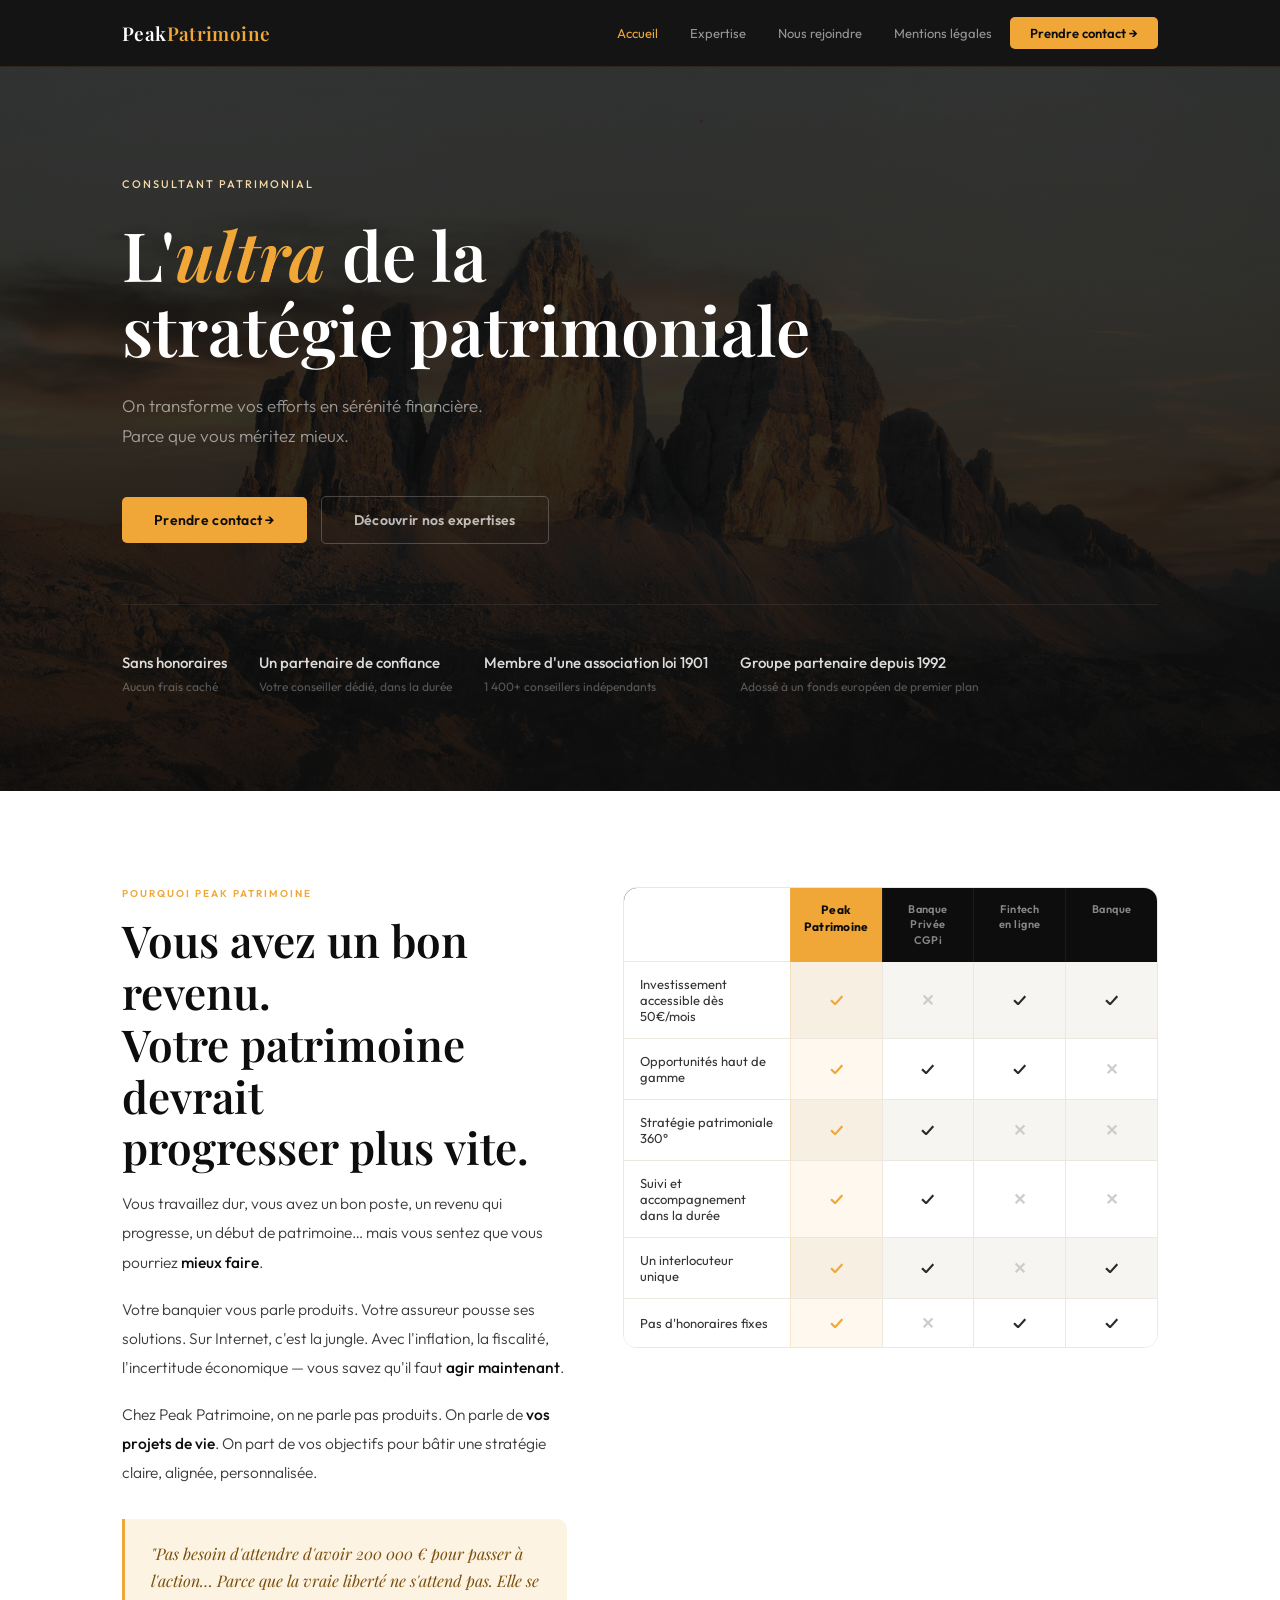
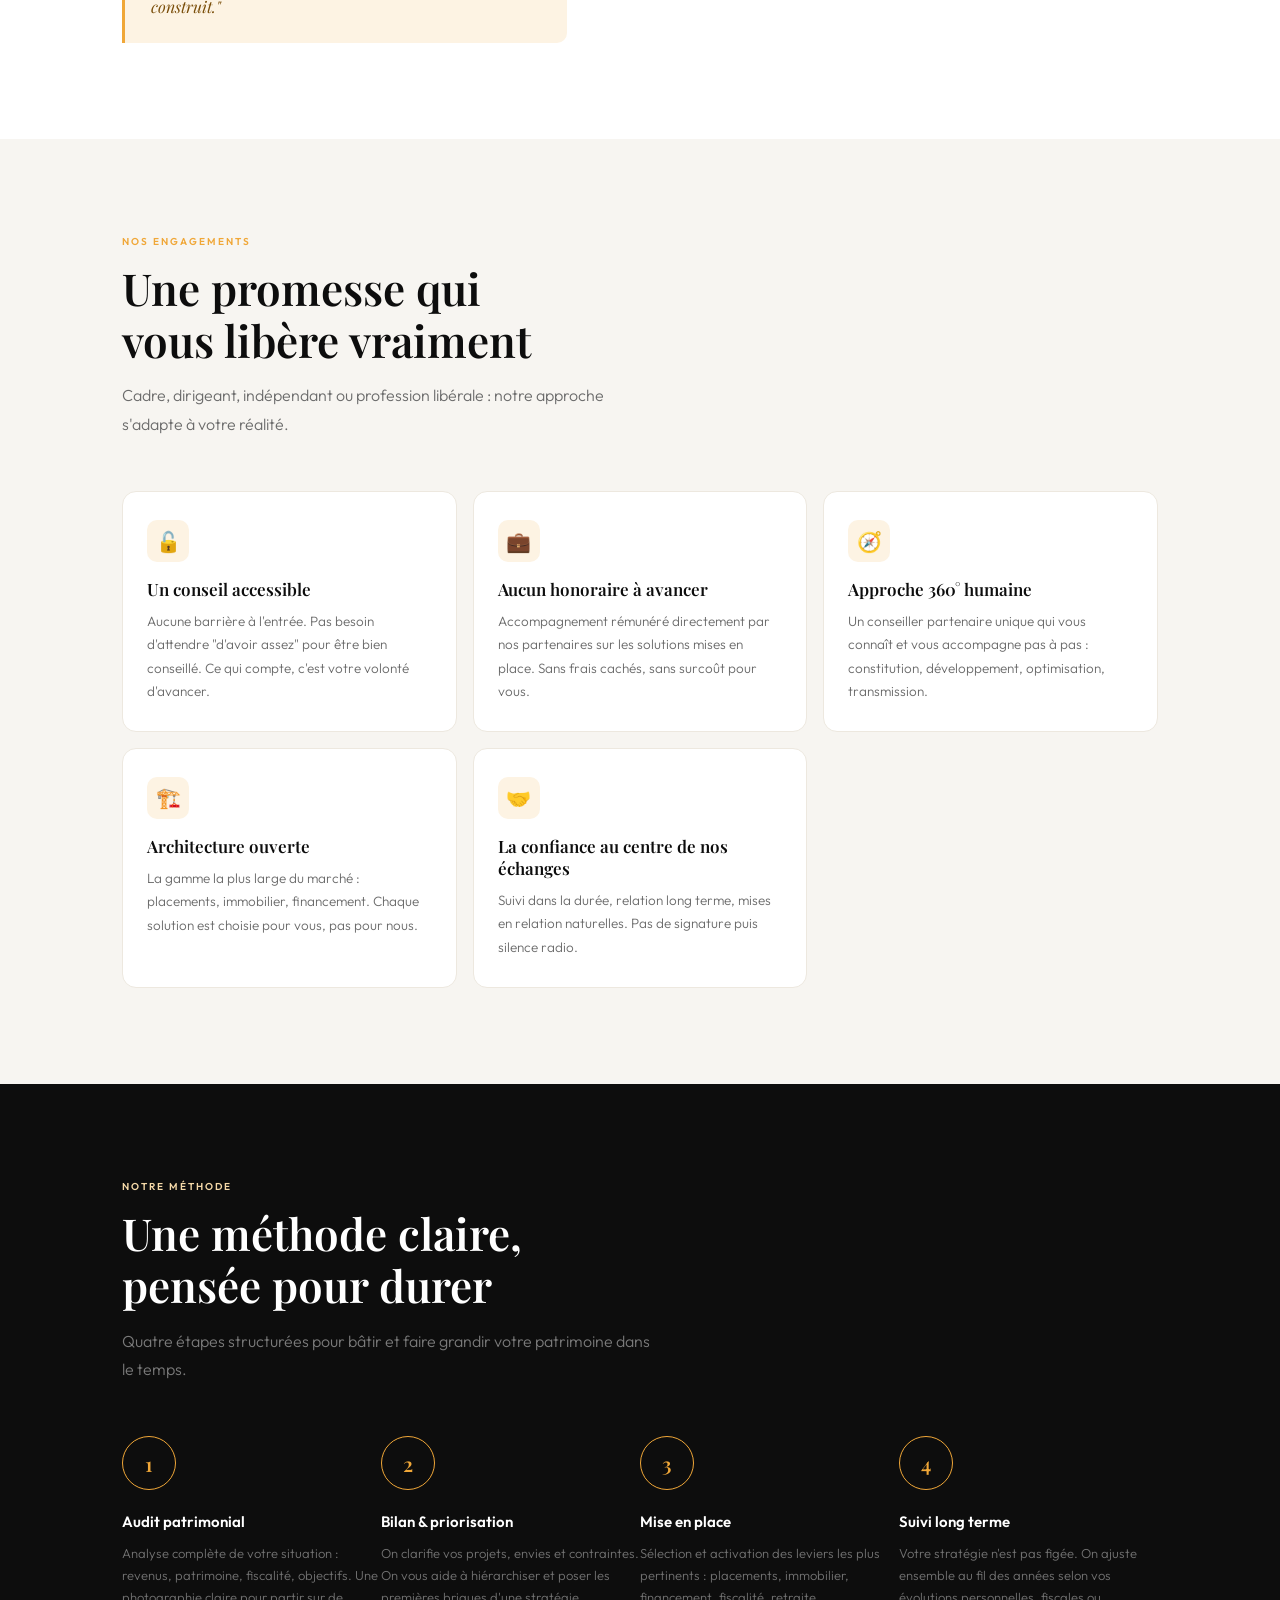
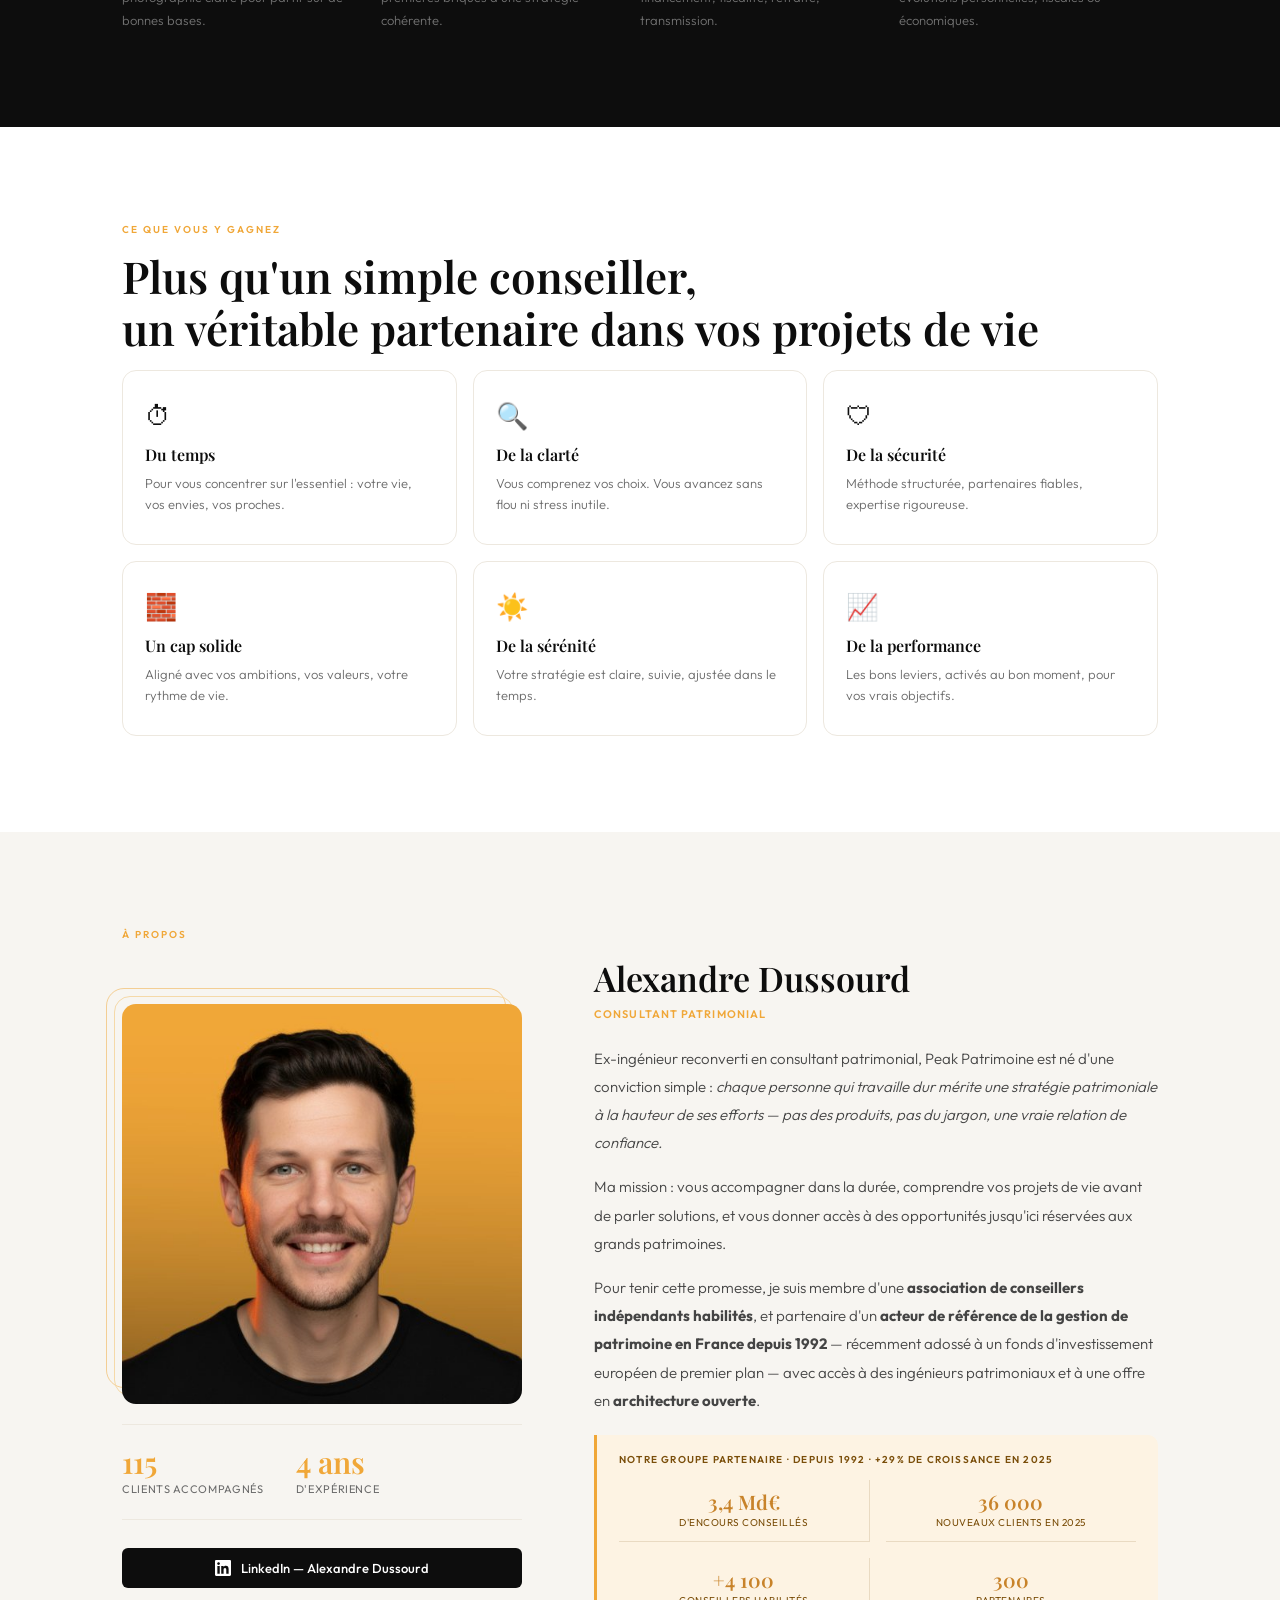
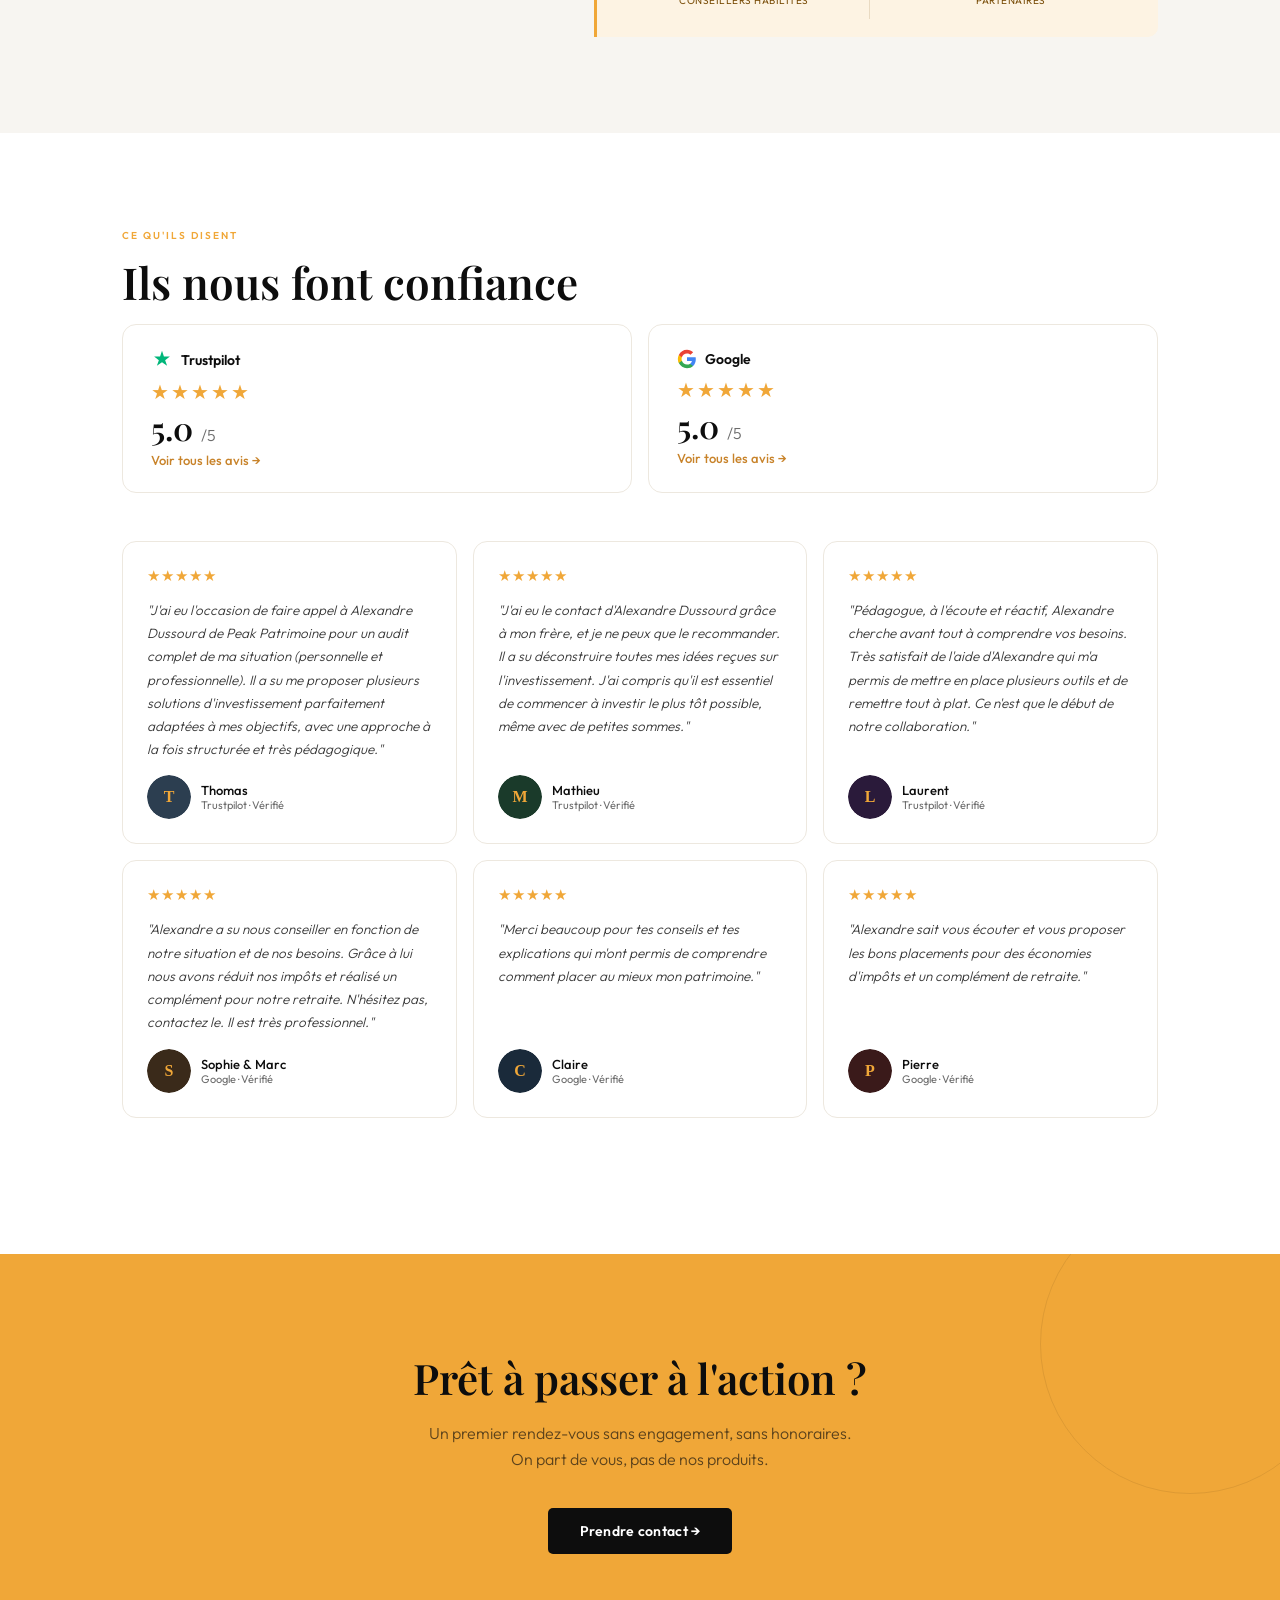
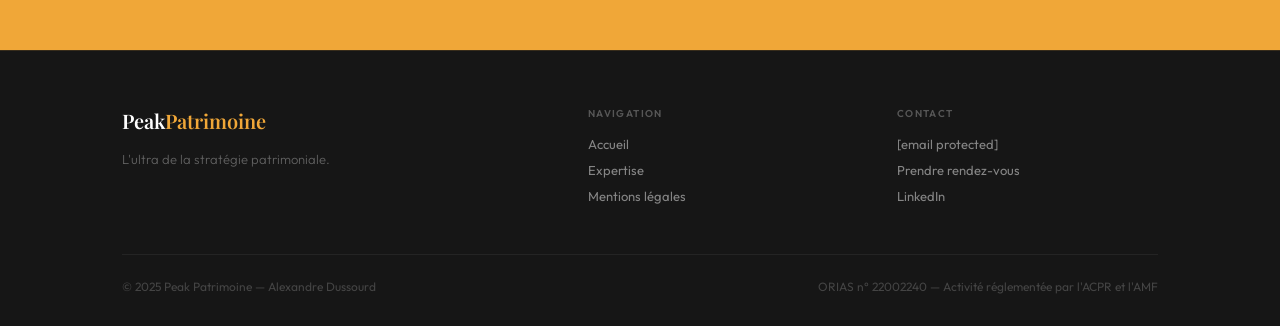
==== commit ef67a203: "Add files via upload" ====
--- a/index.html
+++ b/index.html
@@ -263,9 +263,9 @@
     </div>
     <div class="hero-badges">
       <div class="hero-badge"><strong>Sans honoraires</strong><span>Aucun frais caché</span></div>
-      <div class="hero-badge"><strong>Membre d'une association loi 1901</strong><span>Réseau de conseillers indépendants habilités</span></div>
+      <div class="hero-badge"><strong>Un partenaire de confiance</strong><span>Votre conseiller dédié, dans la durée</span></div>
+      <div class="hero-badge"><strong>Membre d'une association loi 1901</strong><span>1 400+ conseillers indépendants</span></div>
       <div class="hero-badge"><strong>Groupe partenaire depuis 1992</strong><span>Adossé à un fonds européen de premier plan</span></div>
-      <div class="hero-badge"><strong>3,4 Md€ d'encours</strong><span>Gérés par notre groupe partenaire</span></div>
     </div>
   </div>
 </header>
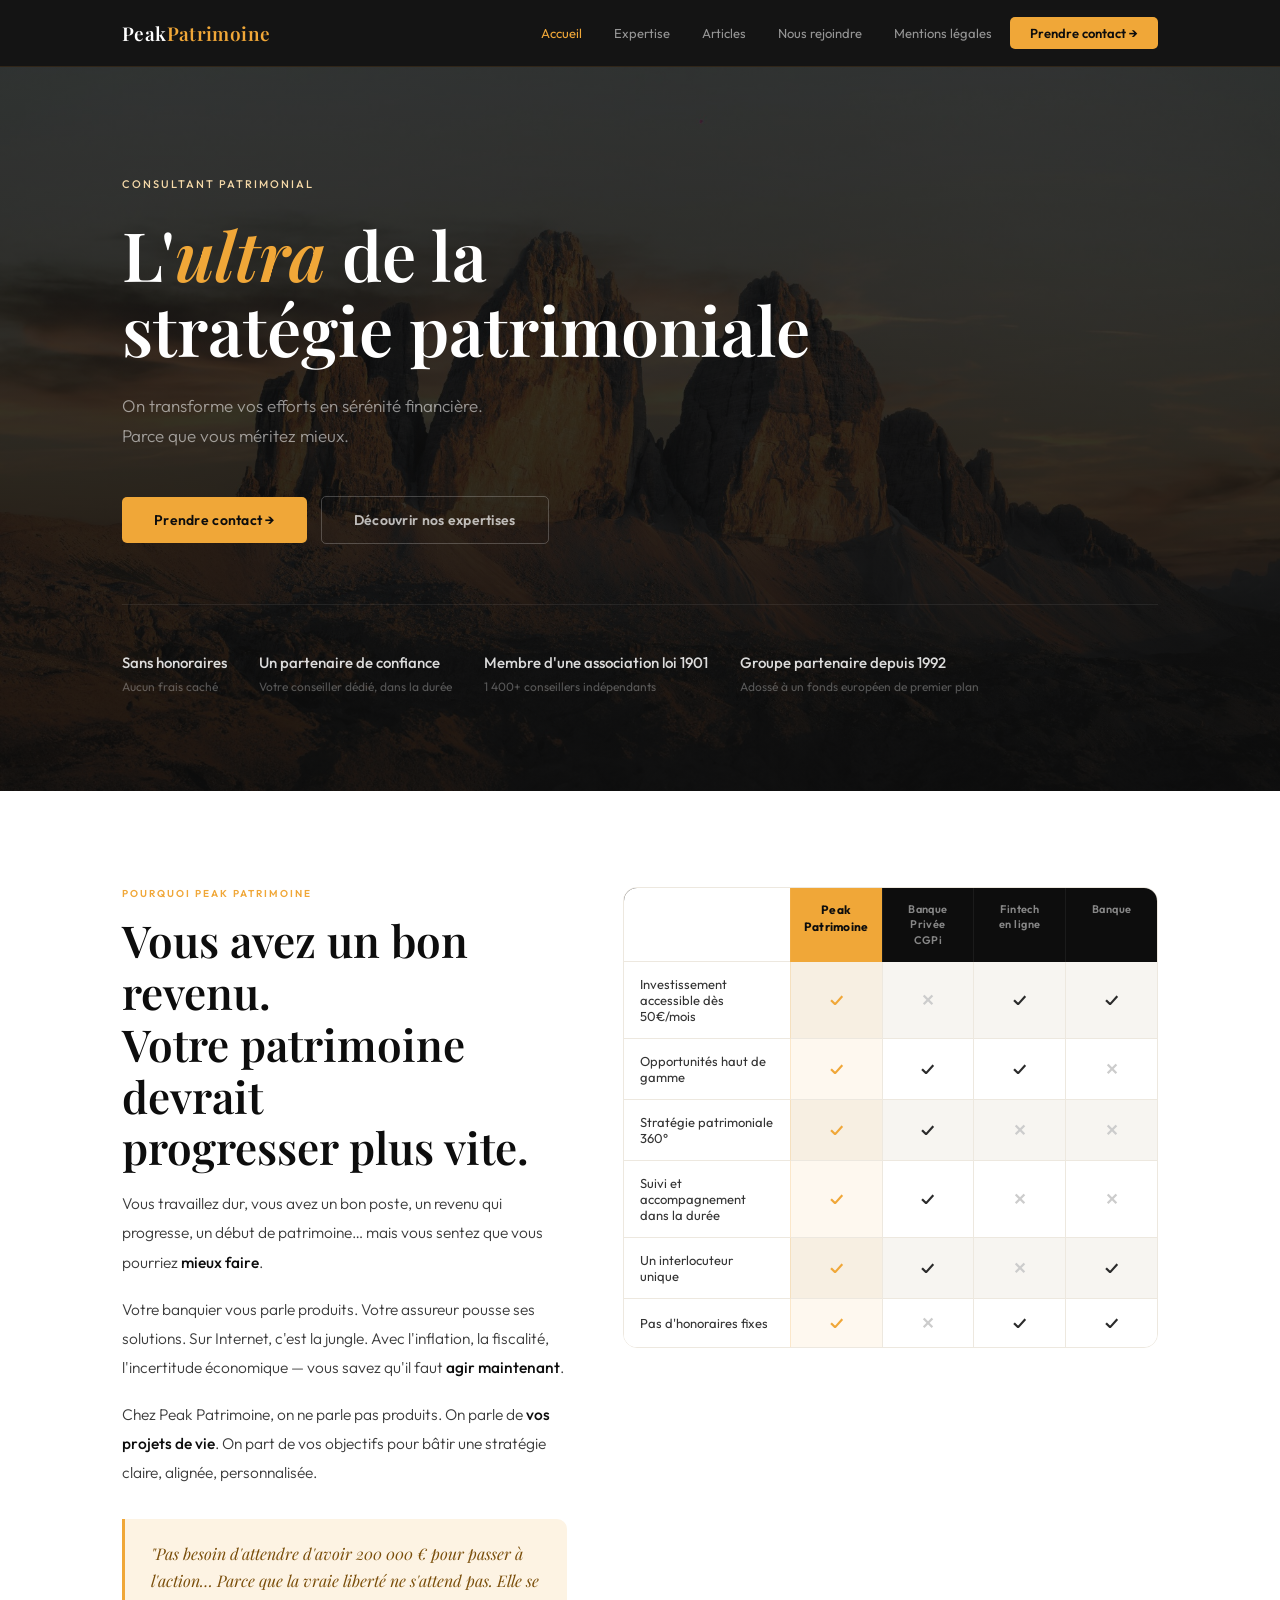
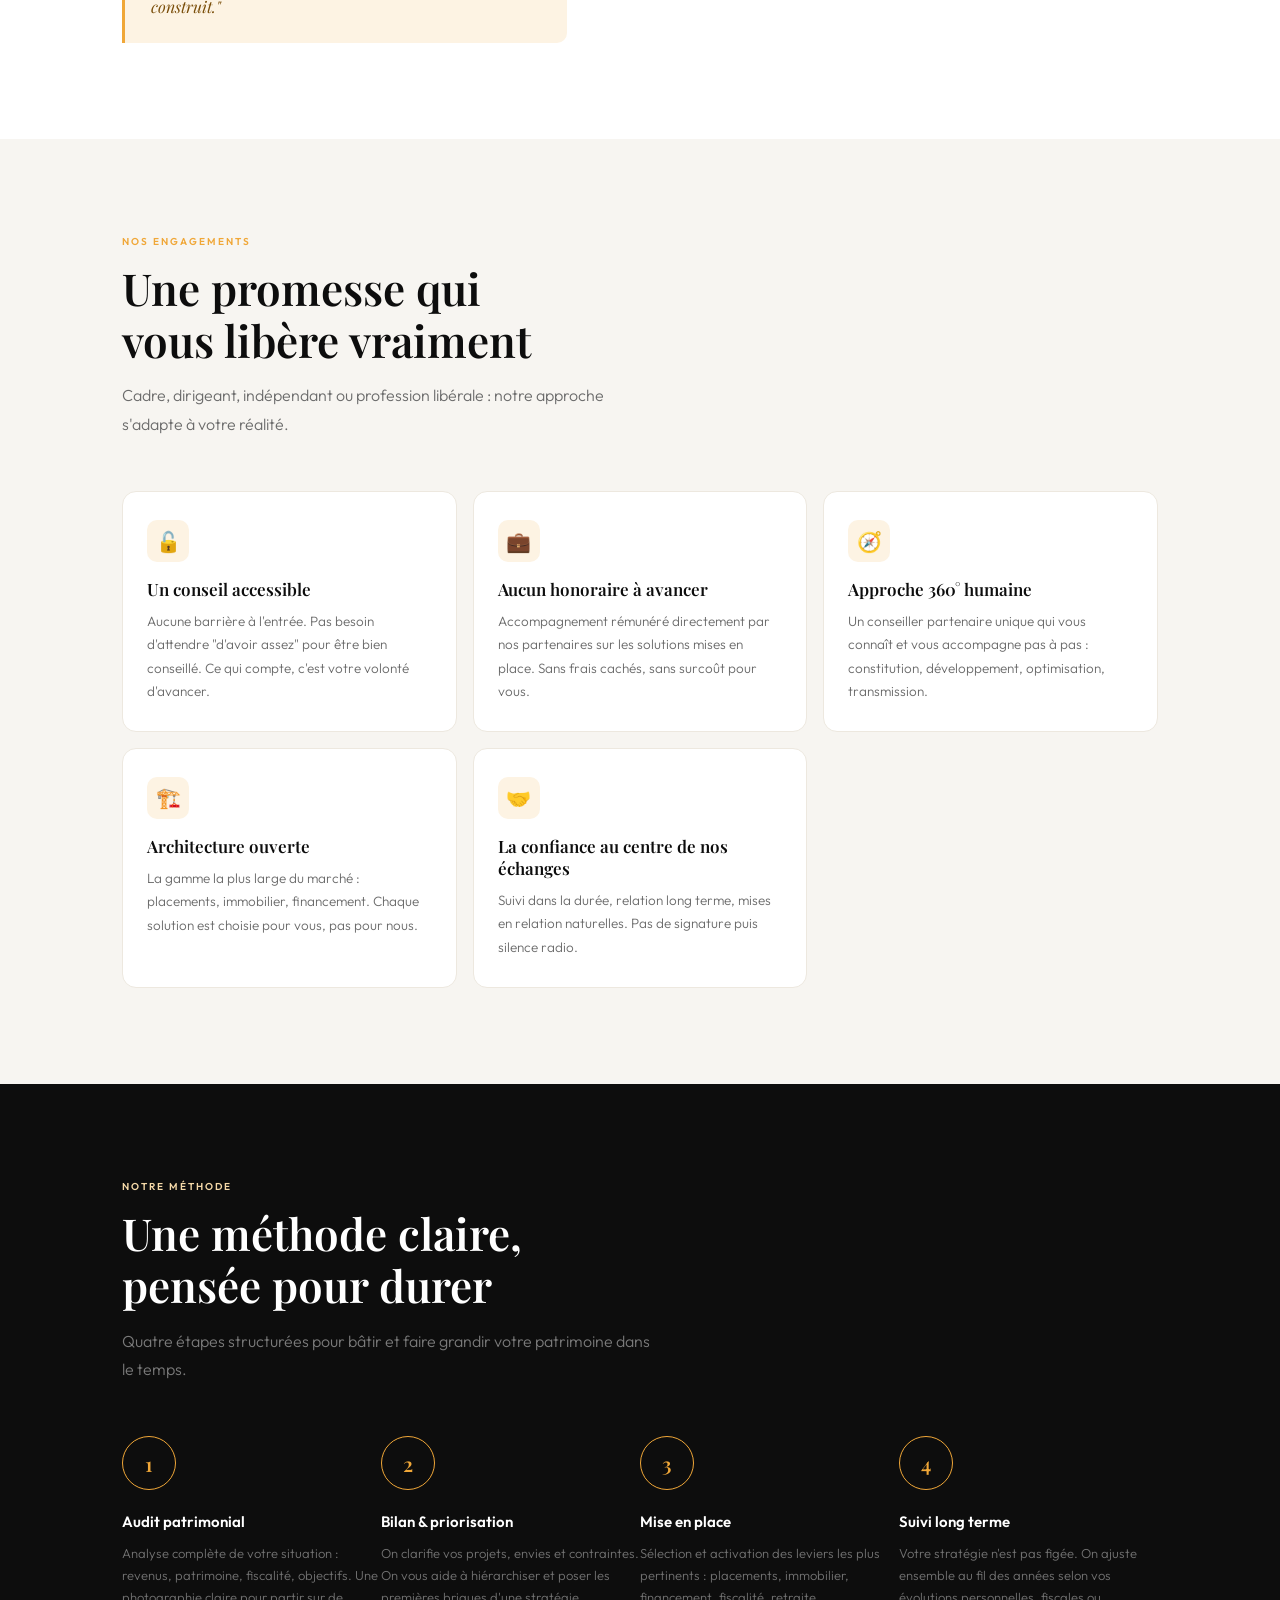
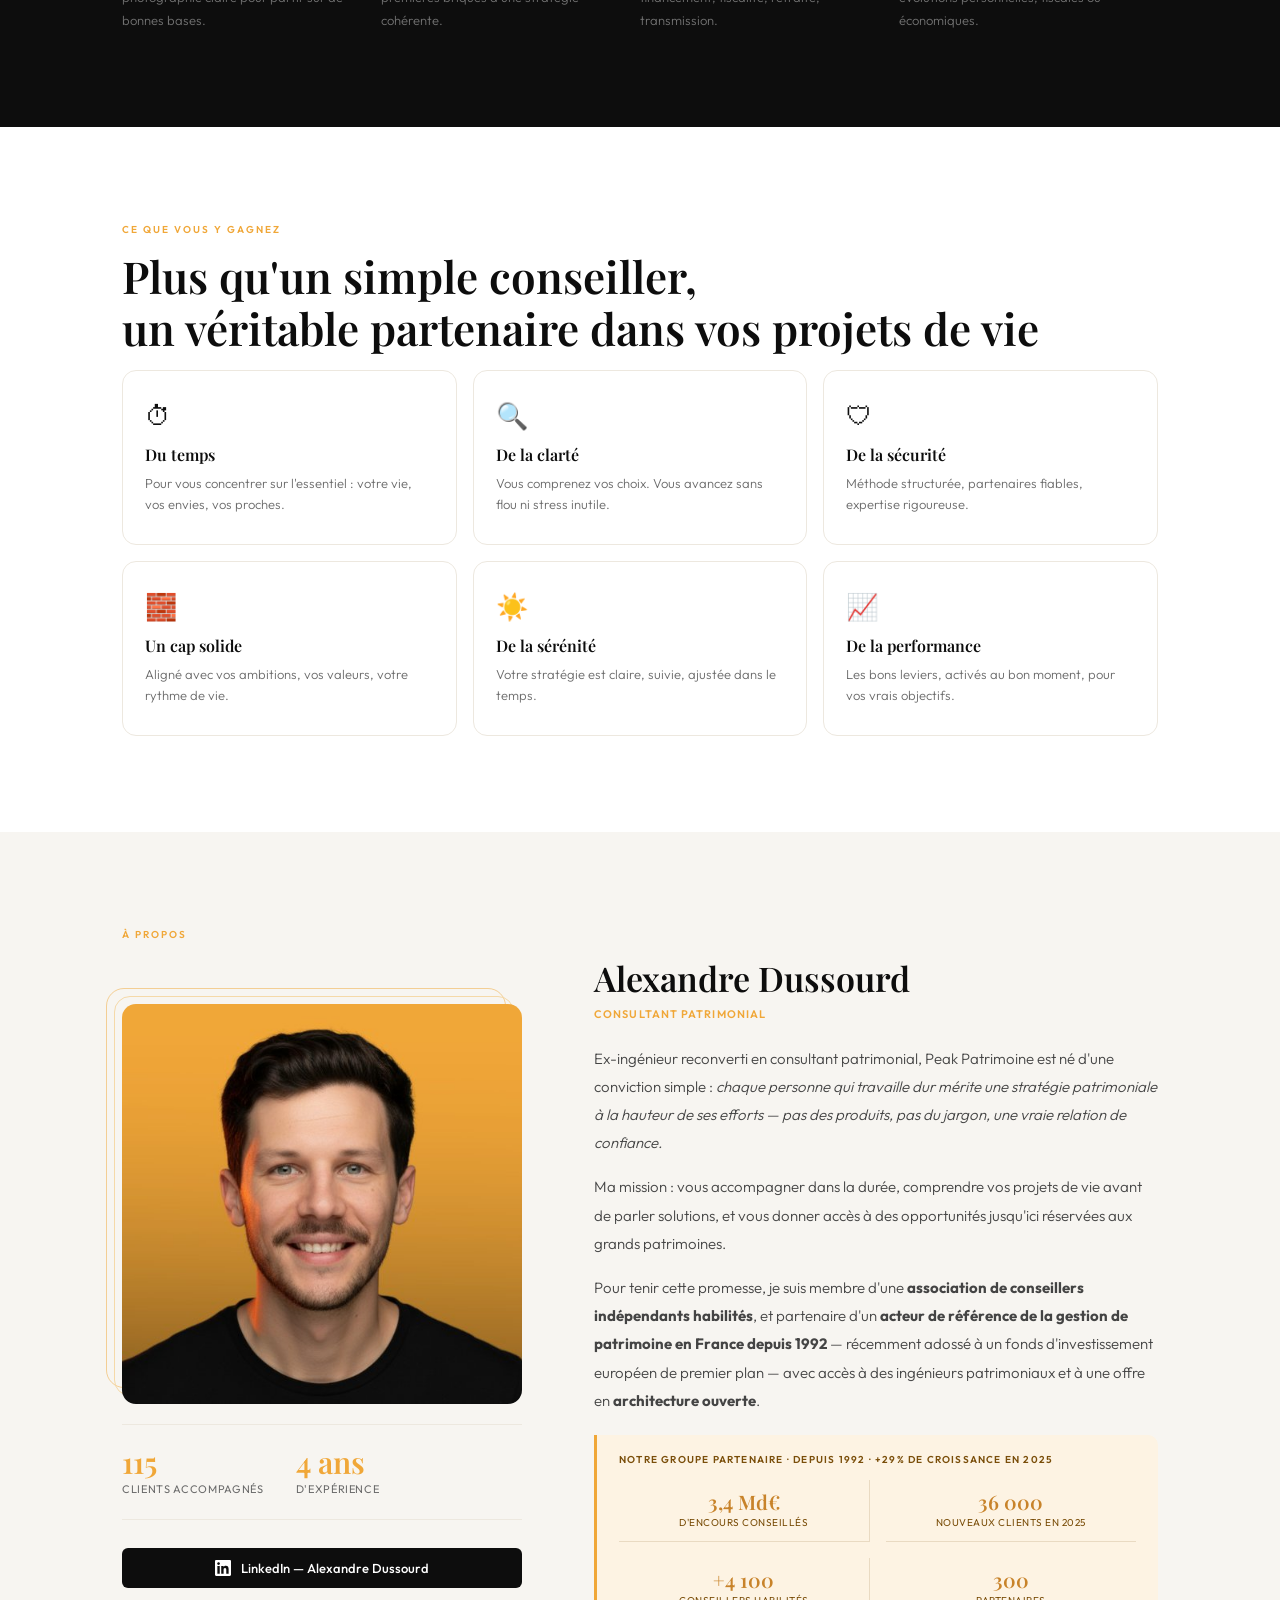
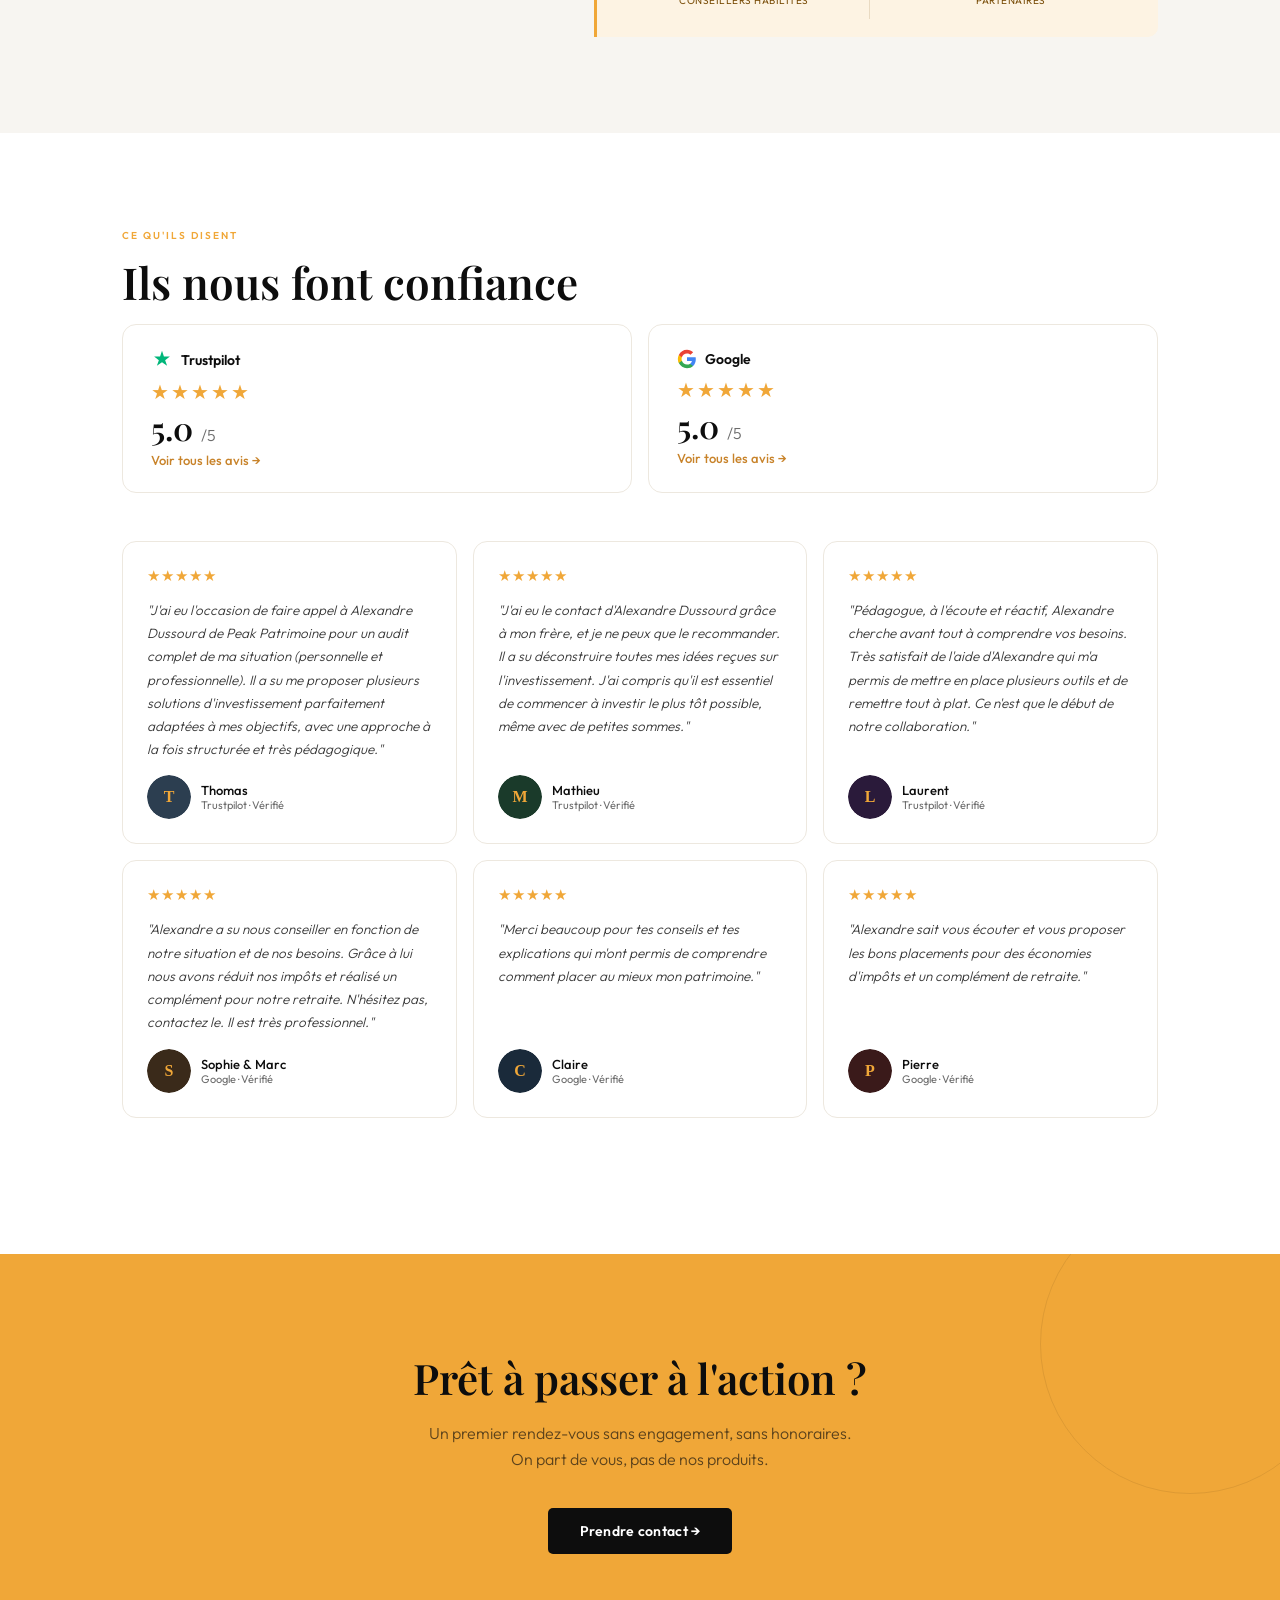
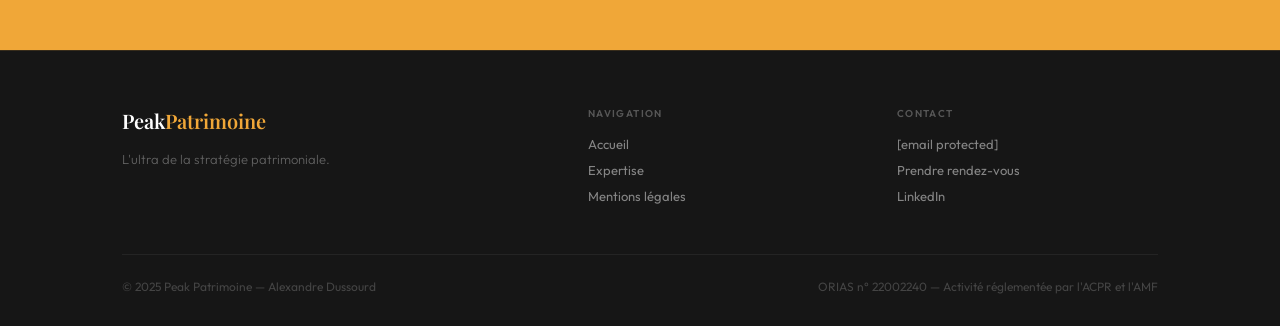
==== commit ad1cab6a: "Ajoute la section Articles avec la note d'analyse PEA 2026 Crée une page d'index /articles.html et l" ====
--- a/index.html
+++ b/index.html
@@ -242,6 +242,7 @@
     <div class="nav-links" id="nav-links">
       <a href="/" class="active">Accueil</a>
       <a href="/expertise.html">Expertise</a>
+      <a href="/articles.html">Articles</a>
       <a href="/rejoindre.html">Nous rejoindre</a>
       <a href="/mentions-legales.html">Mentions légales</a>
       <a href="https://calendar.app.google/mGV3SWbJjAqieRm79" target="_blank" rel="noopener" class="nav-cta">Prendre contact →</a>
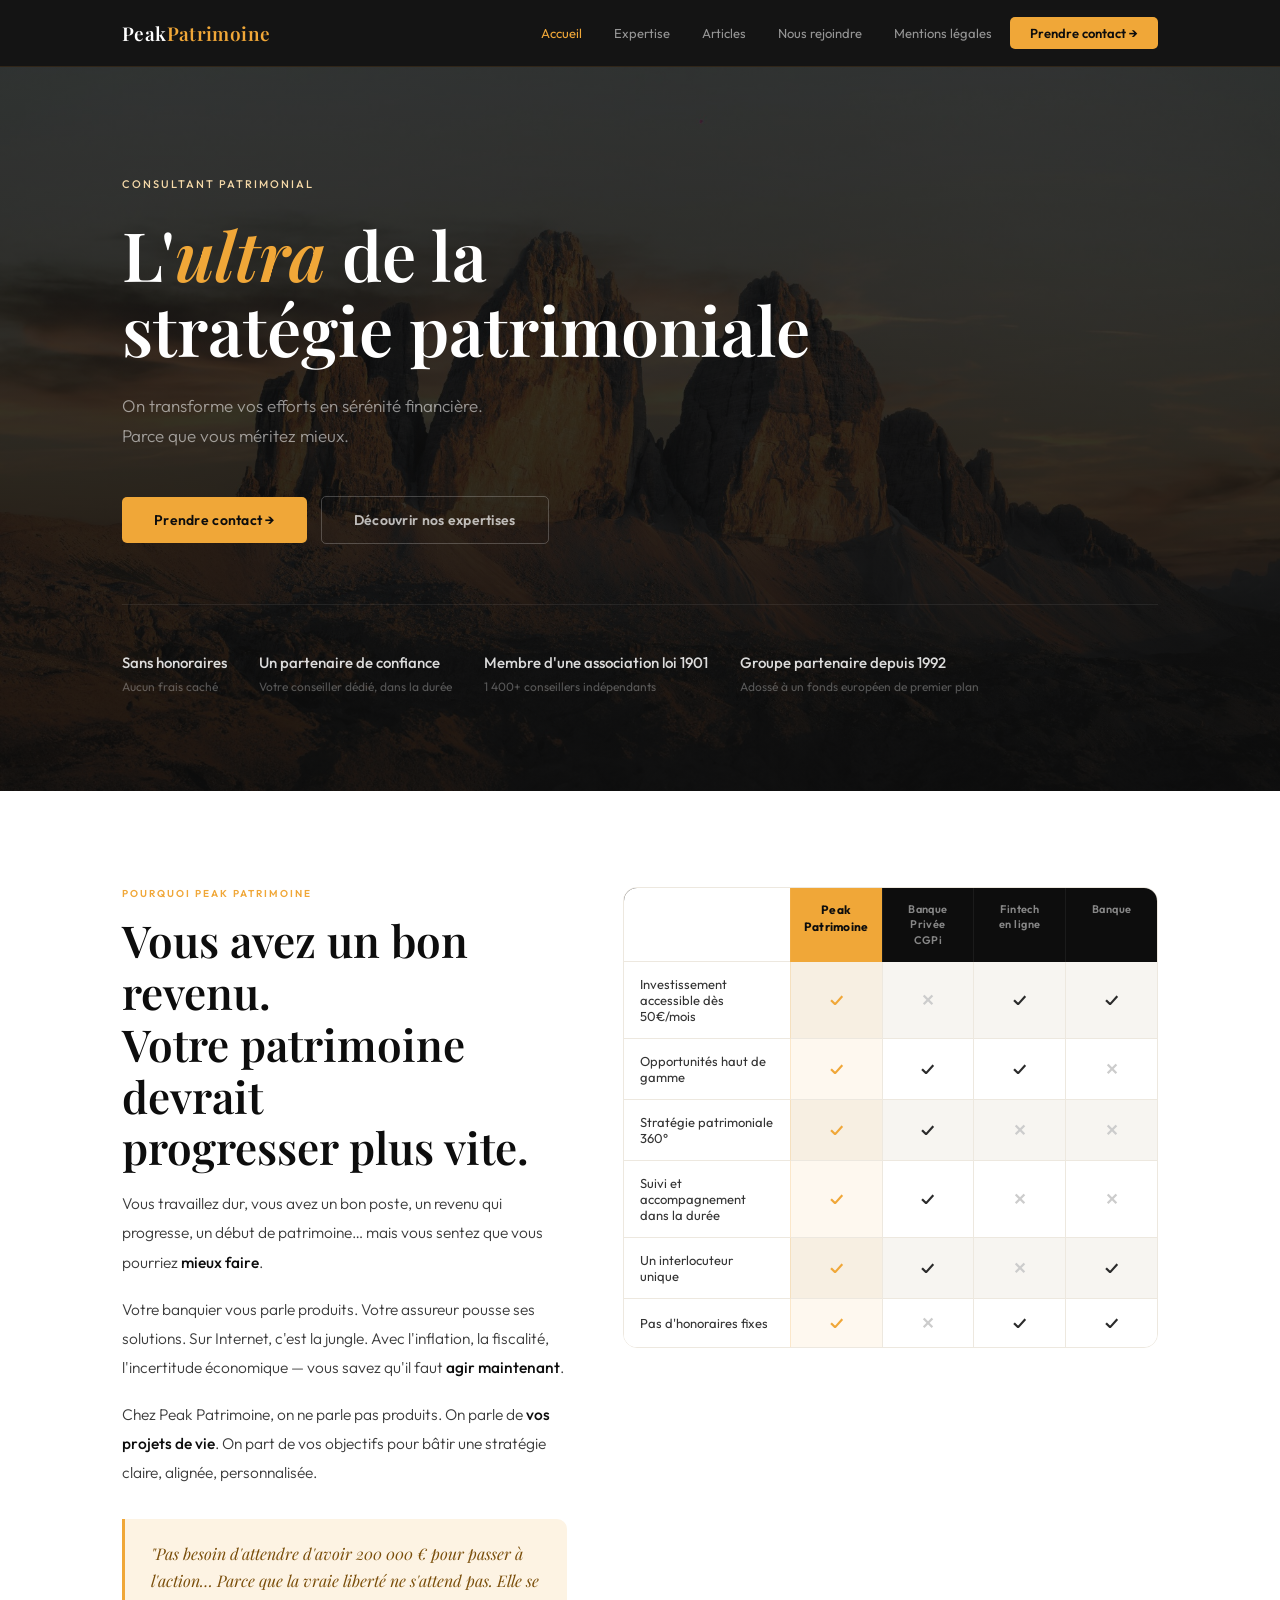
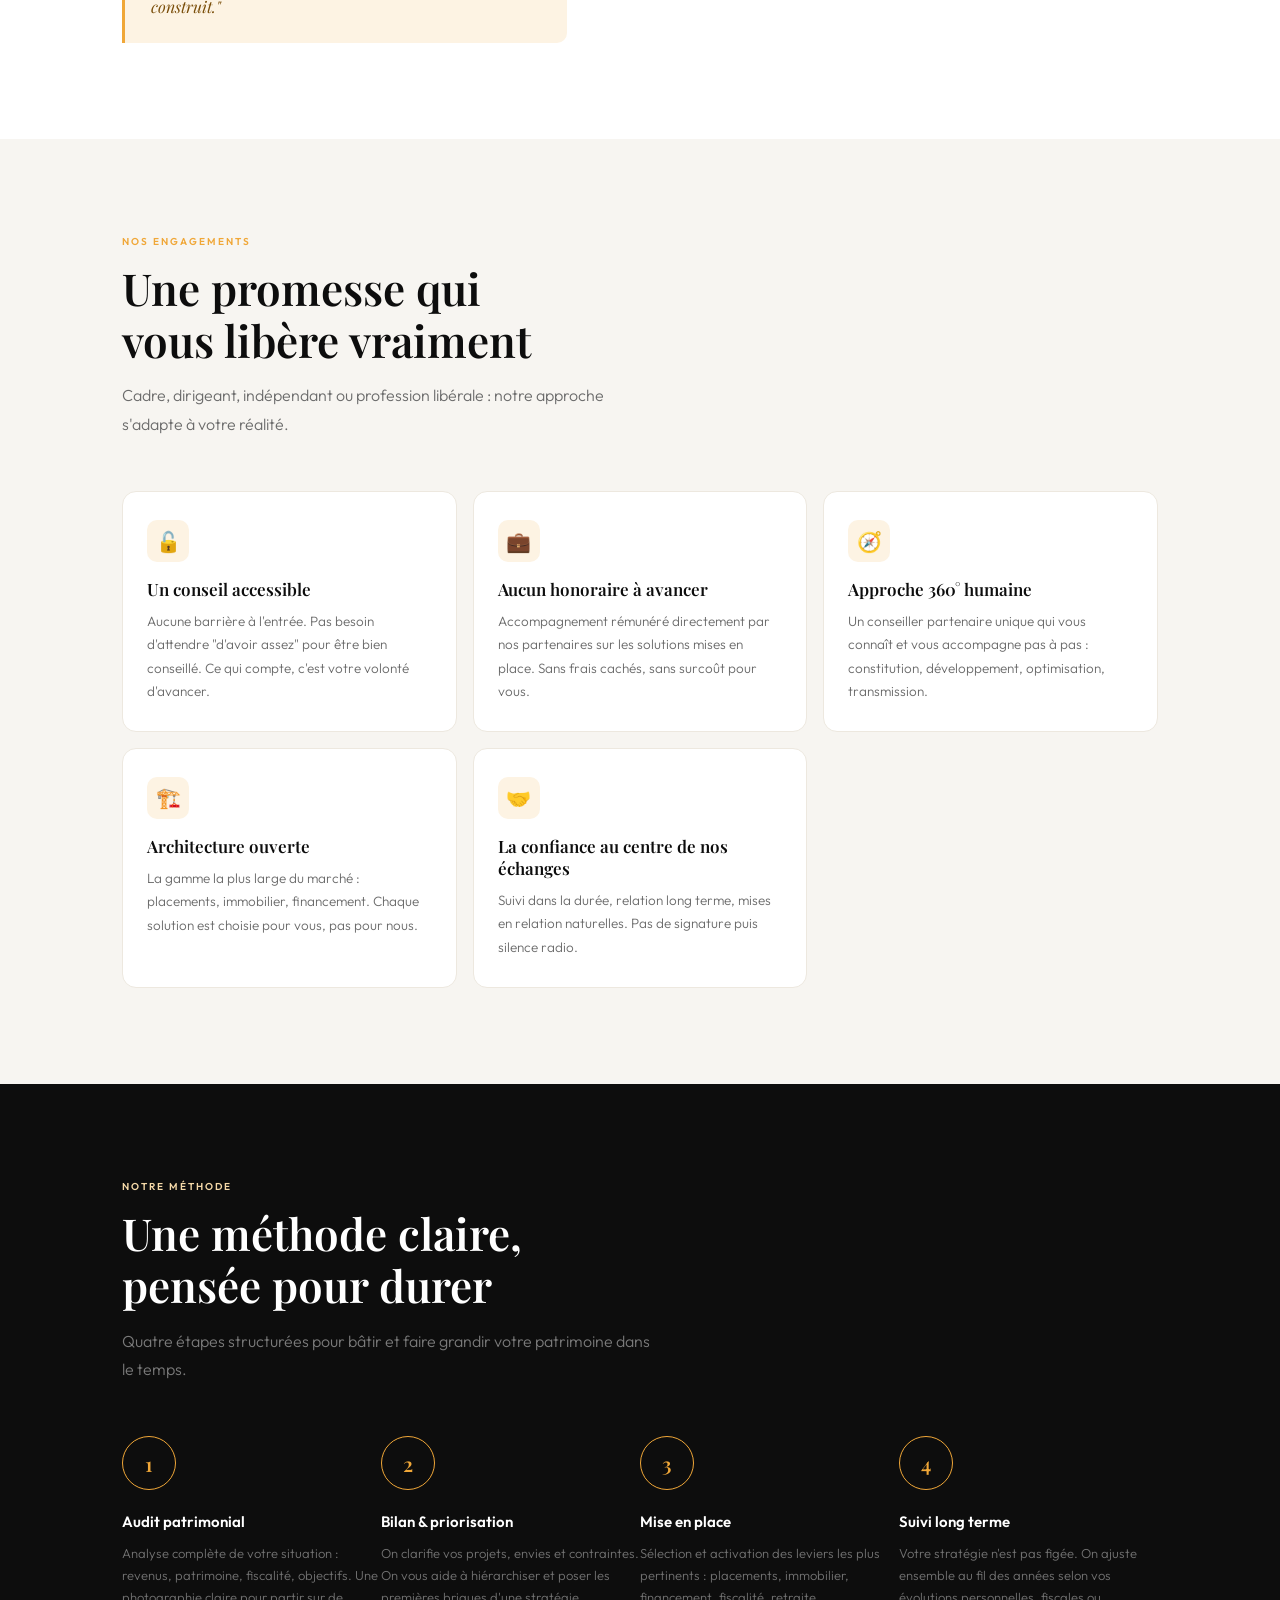
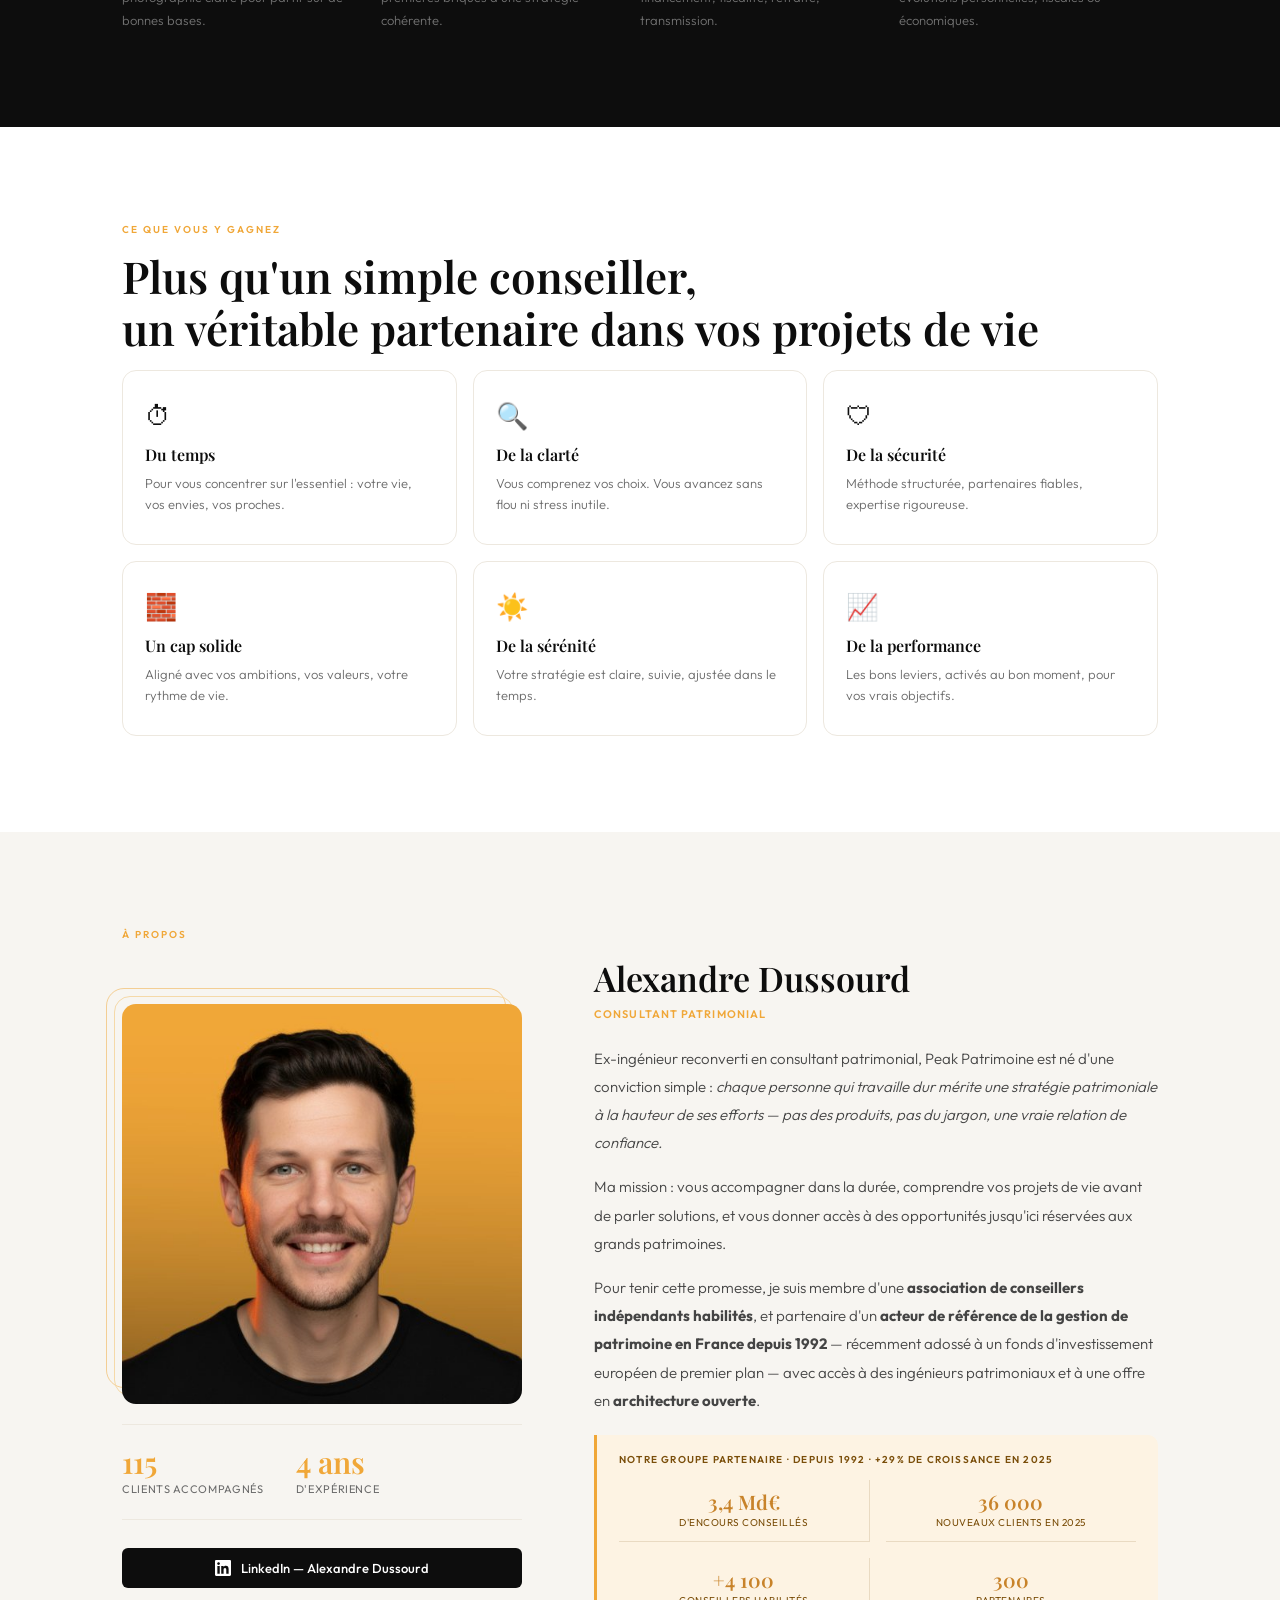
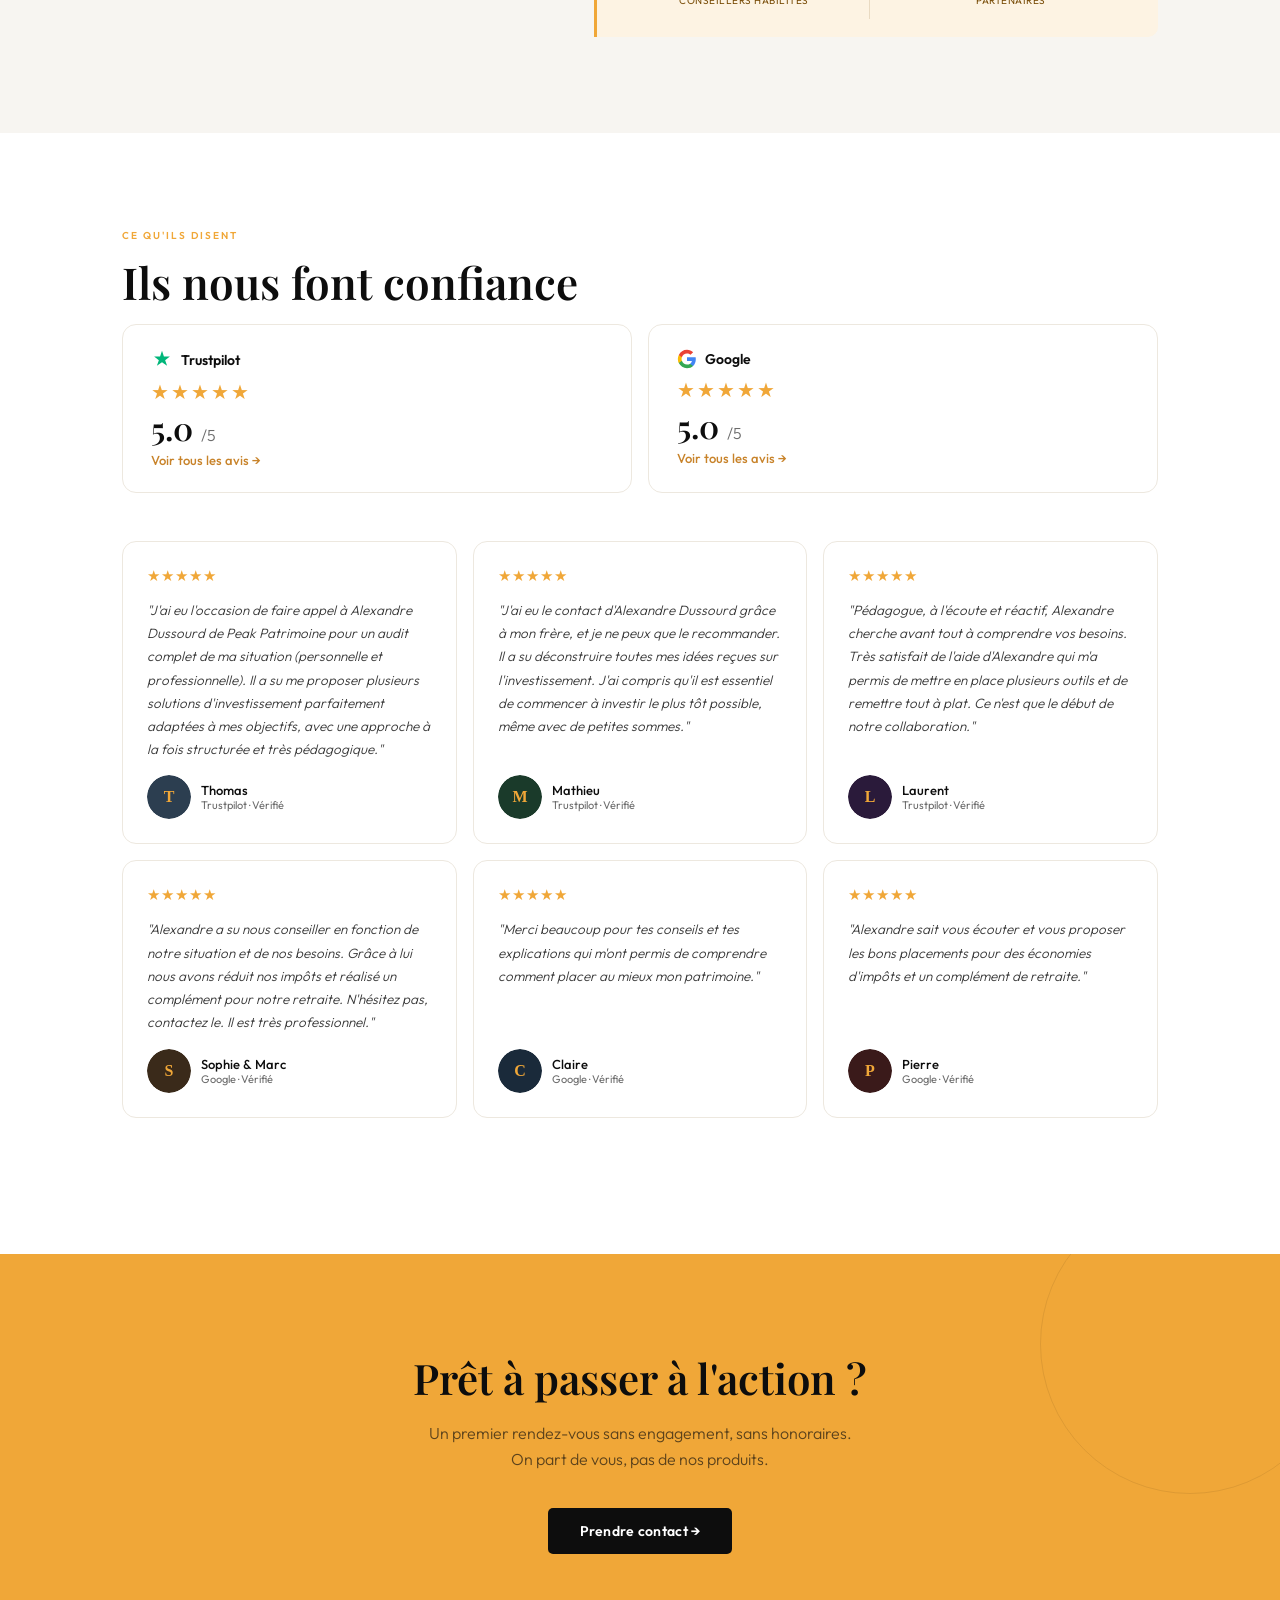
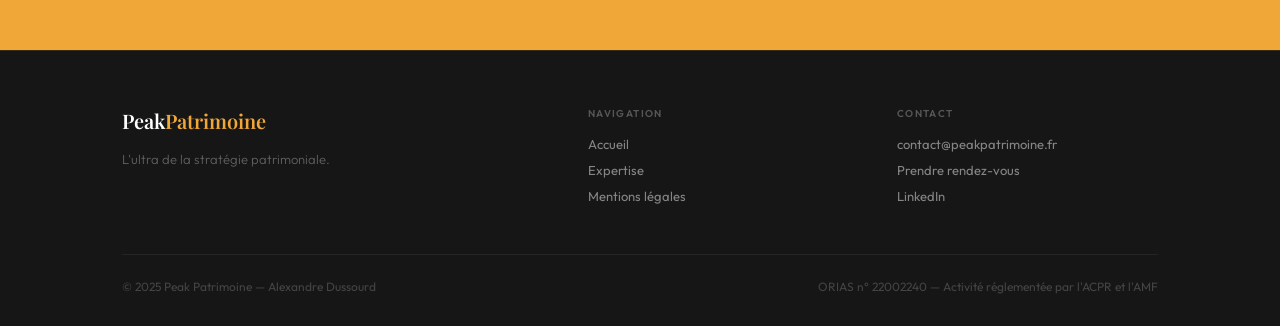
==== commit 847e95a2: "Optimise le SEO des articles + corrige deux coquilles SEO : - Meta enrichies (keywords, author, arti" ====
--- a/index.html
+++ b/index.html
@@ -527,7 +527,7 @@
       <div class="footer-col">
         <h4>Contact</h4>
         
-        <a href="/cdn-cgi/l/email-protection#9cfff3f2e8fdffe8dcecf9fdf7ecfde8eef5f1f3f5f2f9b2faee"><span class="__cf_email__" data-cfemail="4a2925243e2b293e0a3a2f2b213a2b3e3823272523242f642c38">[email&#160;protected]</span></a>
+        <a href="mailto:contact@peakpatrimoine.fr">contact@peakpatrimoine.fr</a>
         <a href="https://calendar.app.google/mGV3SWbJjAqieRm79" target="_blank" rel="noopener">Prendre rendez-vous</a>
         <a href="https://www.linkedin.com/in/alexdussourd/" target="_blank" rel="noopener">LinkedIn</a>
       </div>
